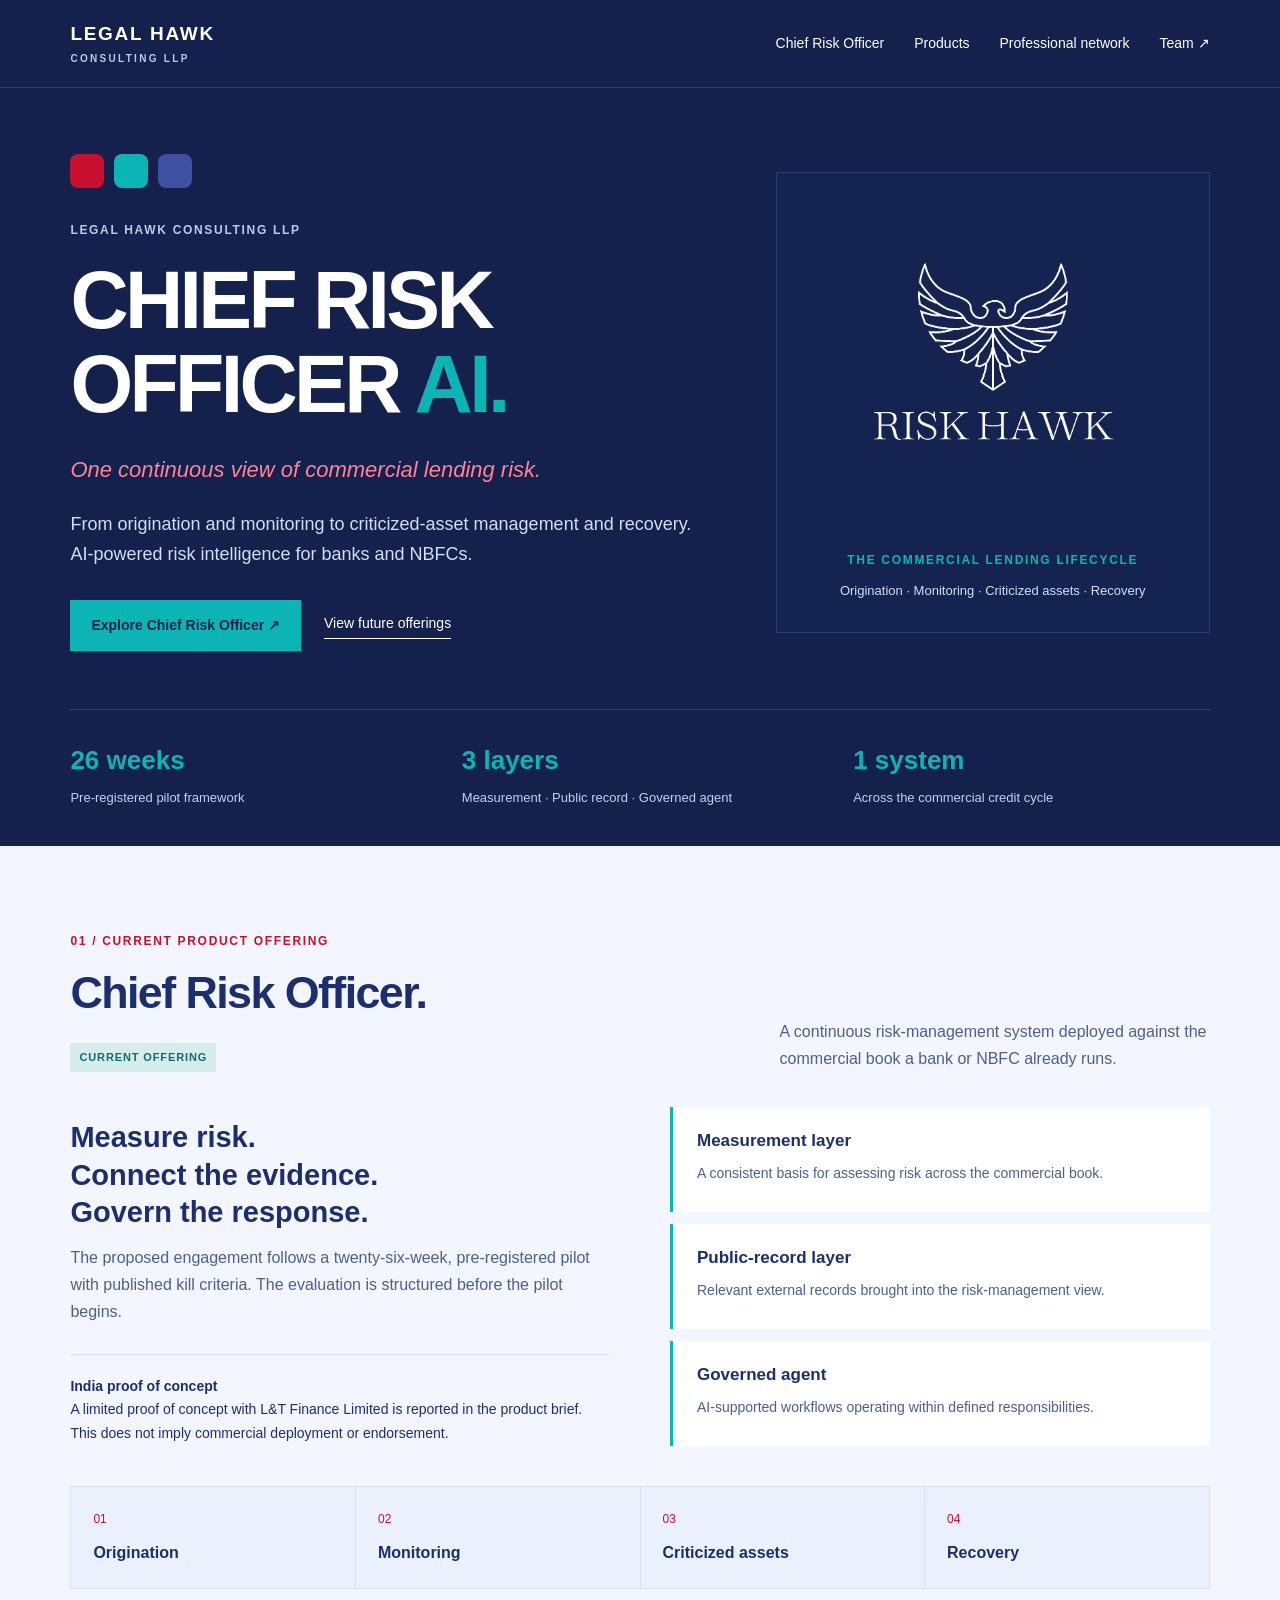
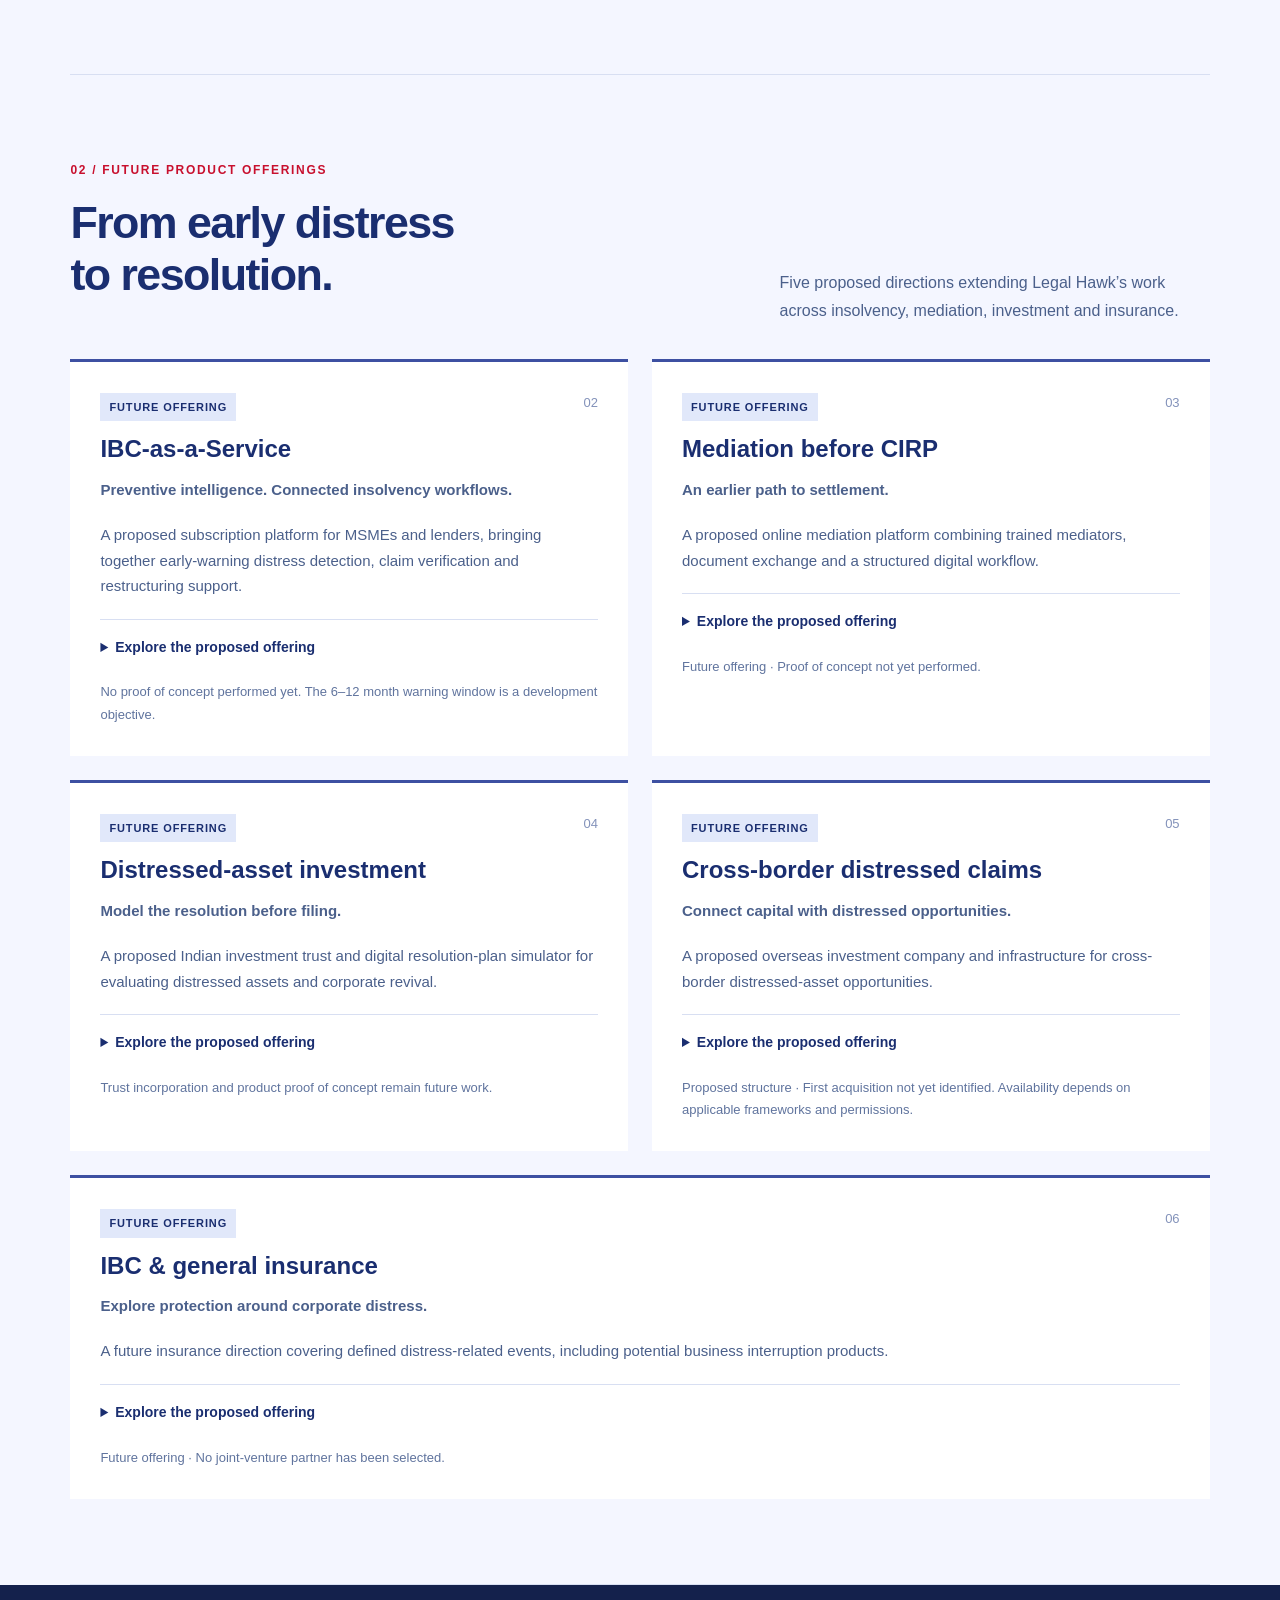
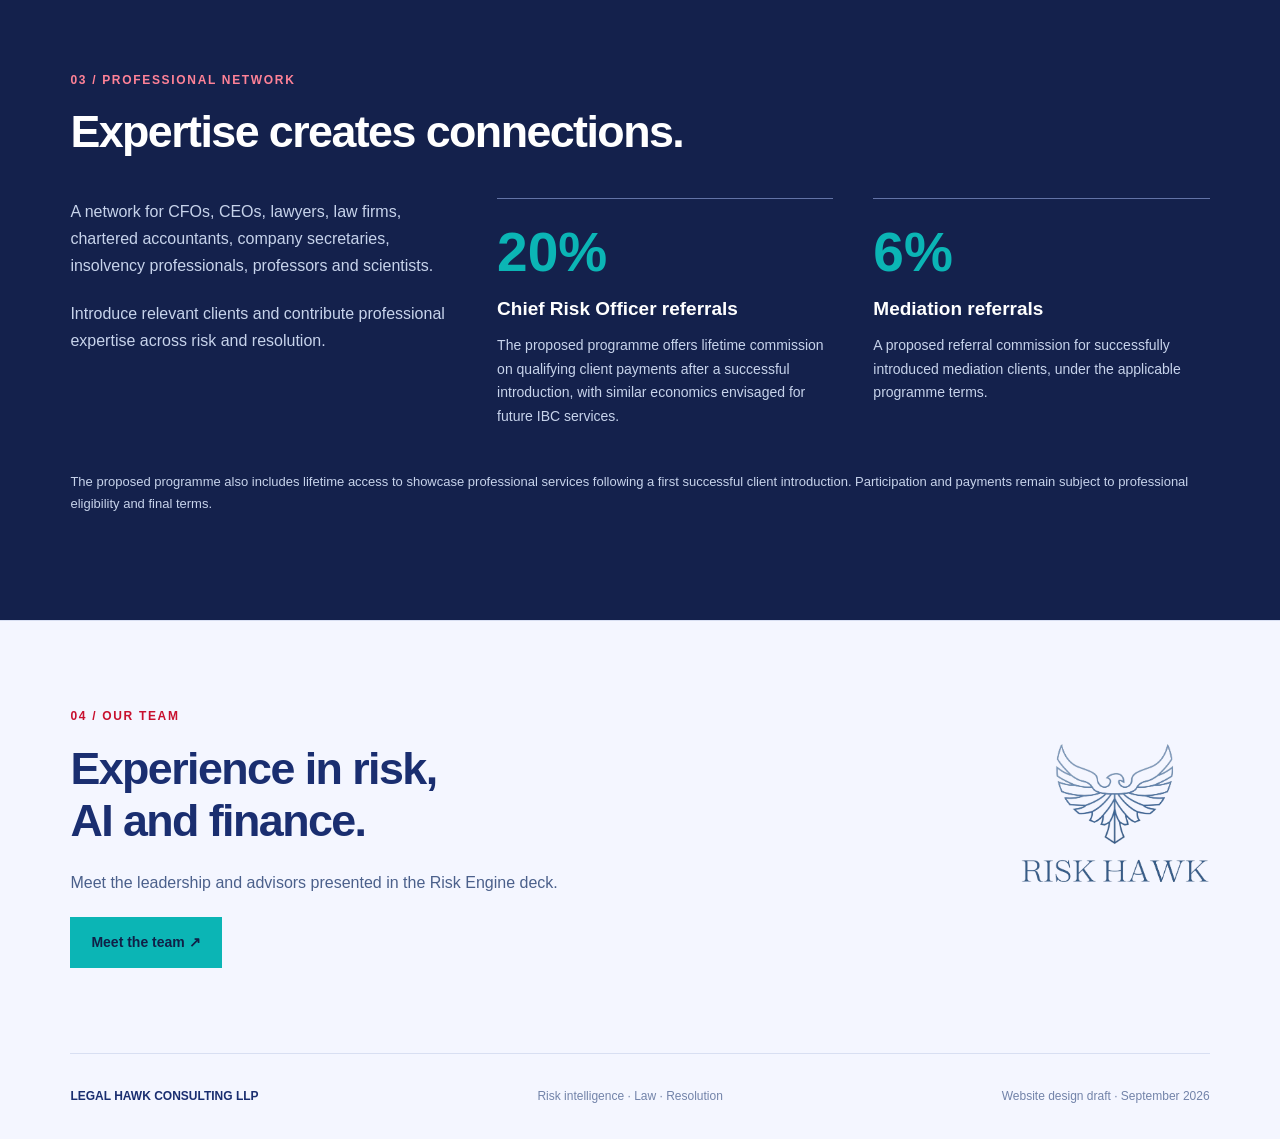
==== index.html @ fd09e492 "Add Legal Hawk website and team page for GitHub Pages" ====
<!doctype html><html lang="en"><head><meta charset="utf-8"><meta name="viewport" content="width=device-width,initial-scale=1"><title>Chief Risk Officer & Future Products | Legal Hawk Consulting LLP</title><meta name="description" content="Legal Hawk: commercial lending risk intelligence and future products across insolvency, mediation and distressed assets."><link rel="stylesheet" href="style.css"><link rel="icon" href="data:image/svg+xml,%3Csvg xmlns='http://www.w3.org/2000/svg' viewBox='0 0 32 32'%3E%3Crect width='32' height='32' rx='5' fill='%2314214c'/%3E%3Ctext x='7' y='24' fill='%230bb5b5' font-family='Arial' font-size='24' font-weight='bold'%3EL%3C/text%3E%3C/svg%3E"></head><body><header><a class="brand" href="index.html">LEGAL HAWK<small>CONSULTING LLP</small></a><nav aria-label="Main navigation"><a href="index.html#cro">Chief Risk Officer</a><a href="index.html#products">Products</a><a href="index.html#network">Professional network</a><a href="team.html" >Team ↗</a></nav></header><main><section class="hero"><div class="wrap"><div class="hero-inner"><div><div class="chips" aria-hidden="true"><i></i><i></i><i></i></div><div class="eyebrow">Legal Hawk Consulting LLP</div><h1>CHIEF RISK<br>OFFICER<span> AI.</span></h1><p class="lead">One continuous view of commercial lending risk.</p><p>From origination and monitoring to criticized-asset management and recovery. AI-powered risk intelligence for banks and NBFCs.</p><div class="actions"><a class="btn" href="#cro">Explore Chief Risk Officer ↗</a><a class="link" href="#products">View future offerings</a></div></div><div class="hero-art"><img src="assets/risk-hawk-white.webp" alt="Risk Hawk emblem from the source deck"><div class="eyebrow">The commercial lending lifecycle</div><p>Origination · Monitoring · Criticized assets · Recovery</p></div></div><div class="strip"><div><b>26 weeks</b><span>Pre-registered pilot framework</span></div><div><b>3 layers</b><span>Measurement · Public record · Governed agent</span></div><div><b>1 system</b><span>Across the commercial credit cycle</span></div></div></section><div class="wrap"><section class="section" id="cro"><div class="section-head"><div><div class="eyebrow">01 / Current product offering</div><h2>Chief Risk Officer.</h2><span class="status current">CURRENT OFFERING</span></div><p>A continuous risk-management system deployed against the commercial book a bank or NBFC already runs.</p></div><div class="product-main"><div><h3>Measure risk.<br>Connect the evidence.<br>Govern the response.</h3><p>The proposed engagement follows a twenty-six-week, pre-registered pilot with published kill criteria. The evaluation is structured before the pilot begins.</p><div class="evidence"><b>India proof of concept</b><br>A limited proof of concept with L&amp;T Finance Limited is reported in the product brief. This does not imply commercial deployment or endorsement.</div></div><div class="layers"><div class="layer"><b>Measurement layer</b><p>A consistent basis for assessing risk across the commercial book.</p></div><div class="layer"><b>Public-record layer</b><p>Relevant external records brought into the risk-management view.</p></div><div class="layer"><b>Governed agent</b><p>AI-supported workflows operating within defined responsibilities.</p></div></div></div><div class="workflow"><div><span>01</span><b>Origination</b></div><div><span>02</span><b>Monitoring</b></div><div><span>03</span><b>Criticized assets</b></div><div><span>04</span><b>Recovery</b></div></div></section><section class="section" id="products"><div class="section-head"><div><div class="eyebrow">02 / Future product offerings</div><h2>From early distress<br>to resolution.</h2></div><p>Five proposed directions extending Legal Hawk’s work across insolvency, mediation, investment and insurance.</p></div><div class="product-grid"><article class="product-card"><span class="status">FUTURE OFFERING</span><span class="num">02</span><h3>IBC-as-a-Service</h3><p><b>Preventive intelligence. Connected insolvency workflows.</b></p><p>A proposed subscription platform for MSMEs and lenders, bringing together early-warning distress detection, claim verification and restructuring support.</p><details><summary>Explore the proposed offering</summary><ul><li>Analyze GST filings, banking transaction patterns and EPFO data for potential distress signals.</li><li>Support online demand notices, claims and limitation alerts.</li><li>Explore cryptographic claim verification and time-stamped CoC voting.</li><li>Bring satellite imagery, drone surveys and IoT asset monitoring into RP and creditor workflows.</li></ul></details><div class="note">No proof of concept performed yet. The 6–12 month warning window is a development objective.</div></article><article class="product-card"><span class="status">FUTURE OFFERING</span><span class="num">03</span><h3>Mediation before CIRP</h3><p><b>An earlier path to settlement.</b></p><p>A proposed online mediation platform combining trained mediators, document exchange and a structured digital workflow.</p><details><summary>Explore the proposed offering</summary><ul><li>Work toward a 30-day online settlement process where appropriate; outcomes depend on the parties.</li><li>Develop a panel spanning law, finance, AI and sales.</li><li>Build an educational library of 60–80 Indian insolvency case stories to help explain the costs of delayed resolution.</li></ul></details><div class="note">Future offering · Proof of concept not yet performed.</div></article><article class="product-card"><span class="status">FUTURE OFFERING</span><span class="num">04</span><h3>Distressed-asset investment</h3><p><b>Model the resolution before filing.</b></p><p>A proposed Indian investment trust and digital resolution-plan simulator for evaluating distressed assets and corporate revival.</p><details><summary>Explore the proposed offering</summary><ul><li>Create a digital twin of a debtor’s balance sheet and operations.</li><li>Compare resolution plans, creditor waterfalls and changing market assumptions.</li><li>Support resolution professionals, applicants and creditor committees with clearer scenario analysis.</li></ul></details><div class="note">Trust incorporation and product proof of concept remain future work.</div></article><article class="product-card"><span class="status">FUTURE OFFERING</span><span class="num">05</span><h3>Cross-border distressed claims</h3><p><b>Connect capital with distressed opportunities.</b></p><p>A proposed overseas investment company and infrastructure for cross-border distressed-asset opportunities.</p><details><summary>Explore the proposed offering</summary><ul><li>Explore a market for admitted claims and creditor rights, including tokenization concepts.</li><li>Coordinate foreign representatives, virtual hearings and cross-jurisdiction asset tracing.</li><li>Develop acquisitions around a future global investment strategy.</li></ul></details><div class="note">Proposed structure · First acquisition not yet identified. Availability depends on applicable frameworks and permissions.</div></article><article class="product-card"><span class="status">FUTURE OFFERING</span><span class="num">06</span><h3>IBC & general insurance</h3><p><b>Explore protection around corporate distress.</b></p><p>A future insurance direction covering defined distress-related events, including potential business interruption products.</p><details><summary>Explore the proposed offering</summary><ul><li>Develop products with a suitable global insurance partner.</li><li>Bring together actuarial, insurance, finance, legal and technology expertise.</li><li>Define the offering, distribution approach and commercial framework with the prospective partner.</li></ul></details><div class="note">Future offering · No joint-venture partner has been selected.</div></article></div></section></div><section class="section referral" id="network"><div class="wrap"><div class="eyebrow">03 / Professional network</div><h2>Expertise creates connections.</h2><div class="ref-grid"><div><p>A network for CFOs, CEOs, lawyers, law firms, chartered accountants, company secretaries, insolvency professionals, professors and scientists.</p><p>Introduce relevant clients and contribute professional expertise across risk and resolution.</p></div><div class="reward"><strong>20%</strong><h3>Chief Risk Officer referrals</h3><p>The proposed programme offers lifetime commission on qualifying client payments after a successful introduction, with similar economics envisaged for future IBC services.</p></div><div class="reward"><strong>6%</strong><h3>Mediation referrals</h3><p>A proposed referral commission for successfully introduced mediation clients, under the applicable programme terms.</p></div></div><p class="note">The proposed programme also includes lifetime access to showcase professional services following a first successful client introduction. Participation and payments remain subject to professional eligibility and final terms.</p></div></section><div class="wrap"><section class="section team-banner"><div><div class="eyebrow">04 / Our team</div><h2>Experience in risk,<br>AI and finance.</h2><p>Meet the leadership and advisors presented in the Risk Engine deck.</p><a class="btn" href="team.html">Meet the team ↗</a></div><img src="assets/risk-hawk-blue.webp" alt="Risk Hawk emblem"></section></div></main><div class="wrap"><footer><b>LEGAL HAWK CONSULTING LLP</b><span>Risk intelligence · Law · Resolution</span><span>Website design draft · September 2026</span></footer></div></body></html>
---- style.css ----
:root{--navy:#14214c;--ink:#1a2e70;--teal:#0bb5b5;--red:#c8102e;--blue:#3d50a2;--pale:#f4f6ff;--line:#d8dff2;--body:#4b608b}*{box-sizing:border-box}html{scroll-behavior:smooth;scroll-padding-top:95px}body{margin:0;font:16px/1.7 Arial,sans-serif;color:var(--ink);background:var(--pale)}a{color:inherit;text-decoration:none}button{font:inherit}header{height:88px;padding:0 5.5%;display:flex;align-items:center;justify-content:space-between;border-bottom:1px solid #ffffff20;background:var(--navy);color:white;gap:25px}.brand{font-size:19px;font-weight:700;letter-spacing:.09em;line-height:1.25}.brand small{display:block;font-size:10px;letter-spacing:.23em;margin-top:7px;color:#bcc8e6}nav{display:flex;gap:30px;font-size:14px}nav a:hover,nav a[aria-current]{color:var(--teal)}.wrap{width:min(1230px,89%);margin:auto}.hero{background:var(--navy);color:white;overflow:hidden}.hero-inner{padding:66px 0 58px;display:grid;grid-template-columns:1.5fr 1fr;gap:55px;align-items:center}.chips{display:flex;gap:10px;margin-bottom:32px}.chips i{height:34px;width:34px;border-radius:8px;background:var(--red)}.chips i:nth-child(2){background:var(--teal)}.chips i:nth-child(3){background:var(--blue)}.eyebrow{font-size:12px;font-weight:700;letter-spacing:.14em;text-transform:uppercase;color:var(--red)}.hero .eyebrow{color:#bdc9e8}h1{font-size:clamp(48px,6.3vw,83px);line-height:1.04;letter-spacing:-.045em;margin:19px 0 24px}h1 span{color:var(--teal)}h2{font-size:clamp(32px,3.5vw,48px);line-height:1.16;letter-spacing:-.035em;margin:16px 0 23px}h3{font-size:24px;line-height:1.3;margin:12px 0}p{color:var(--body);margin:0 0 20px}.hero p{color:#d4def2;max-width:640px;font-size:18px}.hero .lead{font-size:22px;color:#ff8297;font-style:italic}.hero-art{text-align:center;border:1px solid #52639a66;padding:25px 25px 30px;background:#1b2c602f;position:relative}.hero-art img{display:block;width:100%;margin:-20px auto -10px}.hero-art .eyebrow{color:var(--teal)}.hero-art p{font-size:13px;margin:10px 0 0}.actions{display:flex;gap:23px;align-items:center;flex-wrap:wrap;margin-top:30px}.btn{background:var(--teal);color:#102047;padding:14px 21px;display:inline-block;font-weight:700;font-size:14px}.link{font-size:14px;border-bottom:1px solid currentColor;padding-bottom:3px}.strip{display:grid;grid-template-columns:repeat(3,1fr);border-top:1px solid #52639a77;padding:28px 0 36px;gap:35px}.strip b{display:block;color:var(--teal);font-size:26px}.strip span{font-size:13px;color:#c4d1eb}.section{padding:85px 0;border-bottom:1px solid var(--line)}.section-head{display:flex;justify-content:space-between;align-items:end;gap:50px;margin-bottom:35px}.section-head p{max-width:430px;margin:0}.status{display:inline-block;background:#e1e8fa;color:var(--ink);font-size:11px;letter-spacing:.08em;padding:5px 9px;font-weight:700}.status.current{background:#d5eeec;color:#136b70}.product-main{display:grid;grid-template-columns:1fr 1fr;gap:60px}.product-main h3{font-size:29px}.layers{display:grid;gap:12px}.layer{background:white;border-left:3px solid var(--teal);padding:20px 24px}.layer b{font-size:17px}.layer p{font-size:14px;margin:6px 0 0}.workflow{display:grid;grid-template-columns:repeat(4,1fr);margin:40px 0 0;gap:1px;background:var(--line);border:1px solid var(--line)}.workflow div{background:#eaf0fc;padding:22px}.workflow span{display:block;font-size:12px;color:var(--red);margin-bottom:10px}.evidence{margin-top:28px;border-top:1px solid var(--line);padding-top:20px;font-size:14px}.evidence b{color:var(--ink)}.product-grid{display:grid;grid-template-columns:repeat(2,1fr);gap:24px}.product-card{padding:30px;background:white;border-top:3px solid var(--blue)}.product-card:last-child{grid-column:1/-1}.product-card .num{float:right;color:#8392ba;font-size:13px}.product-card p{font-size:15px}.product-card details{border-top:1px solid var(--line);padding-top:16px;margin-top:20px}.product-card summary{cursor:pointer;font-size:14px;font-weight:700}.product-card ul{font-size:14px;color:var(--body);padding-left:20px;line-height:1.85}.note{font-size:13px;color:#60749e;margin-top:22px}.referral{background:var(--navy);color:white}.referral p{color:#c7d3eb}.referral .eyebrow{color:#ff8297}.ref-grid{display:grid;grid-template-columns:1.15fr 1fr 1fr;gap:40px;margin-top:40px}.reward{border-top:1px solid #6373a6;padding-top:20px}.reward strong{font-size:55px;line-height:1.2;color:var(--teal)}.reward h3{font-size:19px}.reward p{font-size:14px}.team-banner{display:flex;align-items:center;justify-content:space-between;gap:40px}.team-banner img{width:190px;height:190px;object-fit:contain}.team-hero{padding:65px 0 50px;border-bottom:1px solid var(--line);position:relative}.team-hero h1{font-size:clamp(40px,5vw,64px);max-width:850px}.team-hero p{max-width:650px}.team-hero img{position:absolute;right:0;top:45px;width:150px;opacity:.8}.team-grid{display:grid;grid-template-columns:1fr 1fr;gap:0 75px;position:relative;padding:10px 0 65px}.team-grid:before{content:'';position:absolute;inset:0;background:url('assets/hawk-watermark.webp') center/90% auto no-repeat;pointer-events:none}.person{position:relative;padding:35px 0;border-bottom:1px solid var(--line)}.person h2{font-size:25px;letter-spacing:-.02em;margin:0 0 3px}.role{color:var(--red);font-weight:700}.education{color:#008d91;font-weight:700;margin:3px 0 12px}.person p{font-size:15px;max-width:520px;margin:0}.team-foot{font-size:13px;padding-bottom:40px}footer{padding:32px 0;font-size:12px;display:flex;justify-content:space-between;gap:20px;color:#7283a9}footer b{color:var(--ink)}a:focus-visible,summary:focus-visible{outline:3px solid var(--teal);outline-offset:6px}@media(max-width:800px){header{height:auto;min-height:85px;padding:18px 5.5%;flex-wrap:wrap}nav{gap:20px;font-size:13px}.hero-inner{grid-template-columns:1fr;gap:30px;padding-top:40px}.hero-art{max-width:380px;width:100%;margin:auto}.hero-art img{width:260px}.section{padding:55px 0}.section-head{display:block}.section-head p{margin-top:20px}.product-main{grid-template-columns:1fr;gap:25px}.ref-grid{grid-template-columns:1fr 1fr}.ref-grid>div:first-child{grid-column:1/-1}.team-grid{gap:0 35px}.team-hero img{display:none}.strip{gap:18px}.strip b{font-size:22px}}@media(max-width:520px){h1{font-size:49px}.hero p{font-size:16px}.hero .lead{font-size:19px}.strip{grid-template-columns:1fr;gap:13px}.strip b{display:inline;margin-right:12px;font-size:21px}.product-grid,.team-grid,.ref-grid{grid-template-columns:1fr}.product-card{padding:23px}.workflow{grid-template-columns:1fr 1fr}.team-banner img{display:none}.team-banner{display:block}.team-grid:before{background-size:150%}.reward strong{font-size:46px}footer{display:block}.brand{font-size:17px}}@media(prefers-reduced-motion:reduce){html{scroll-behavior:auto}}
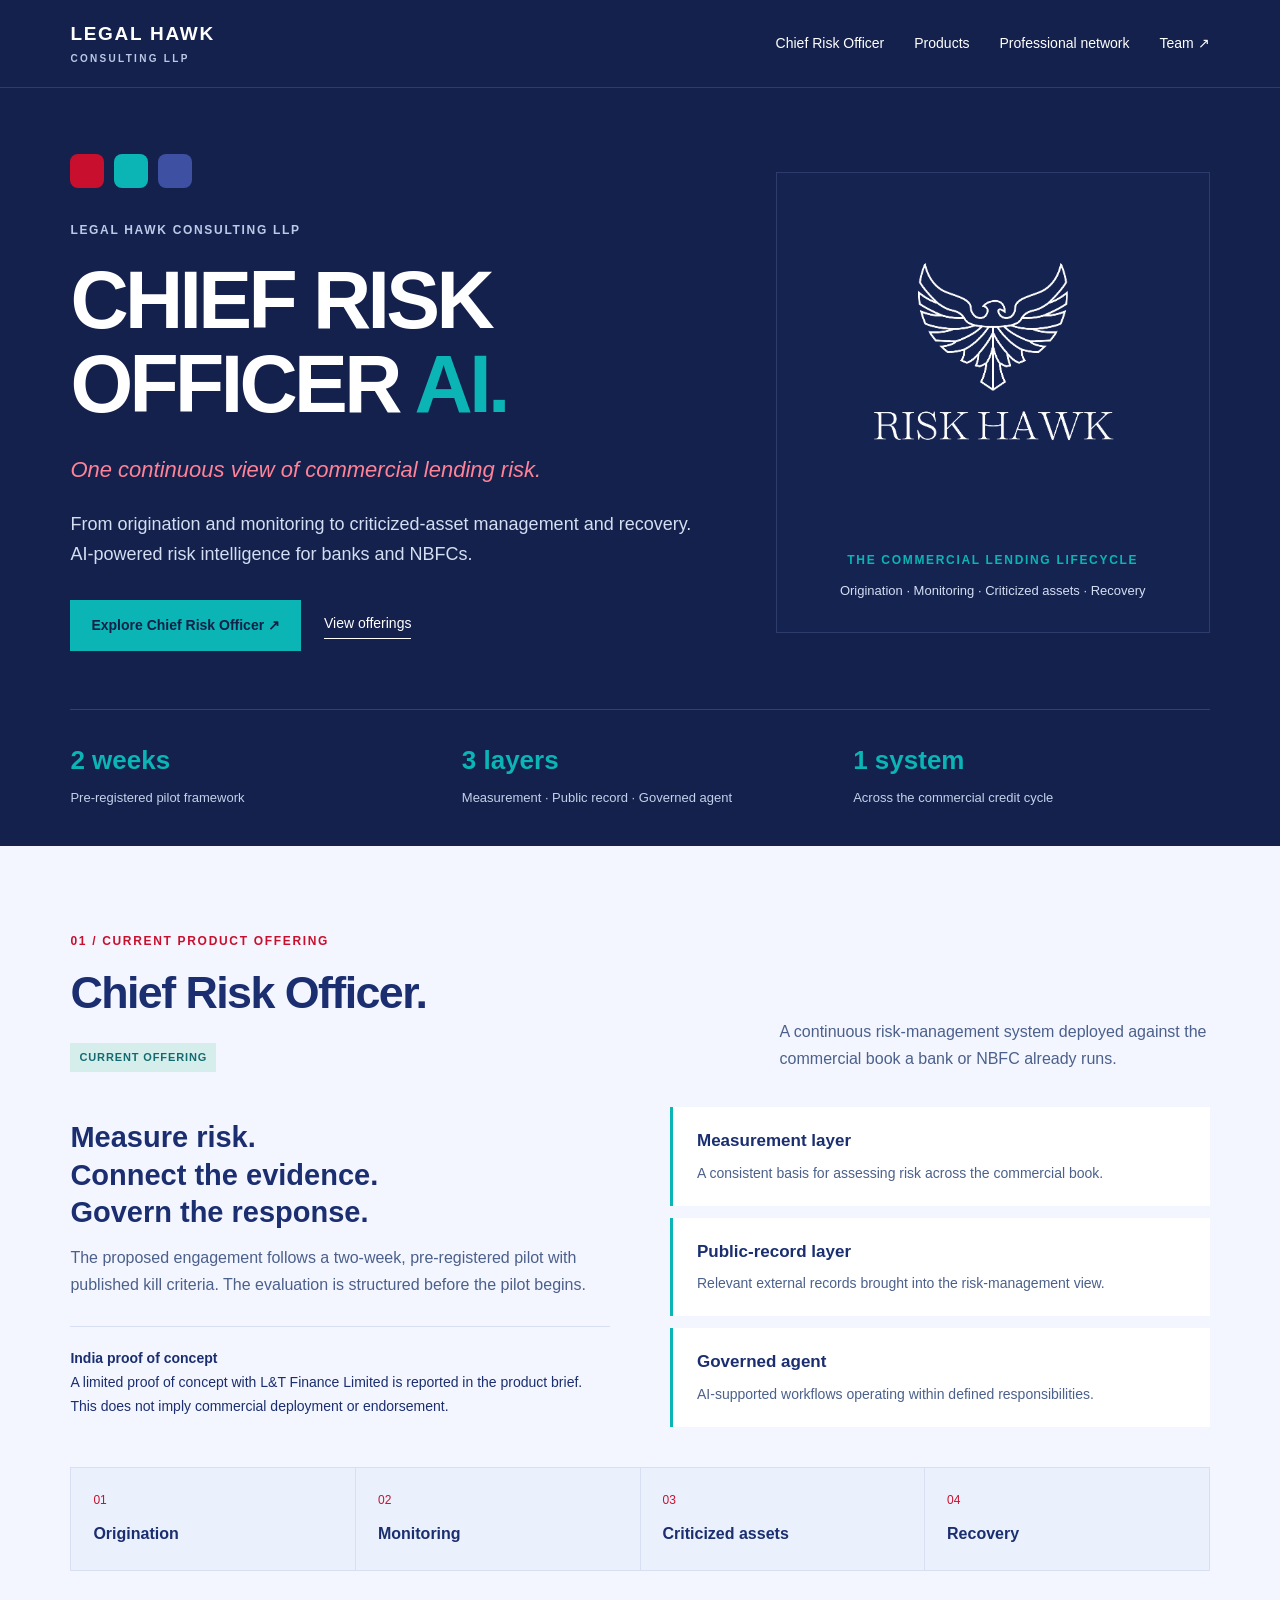
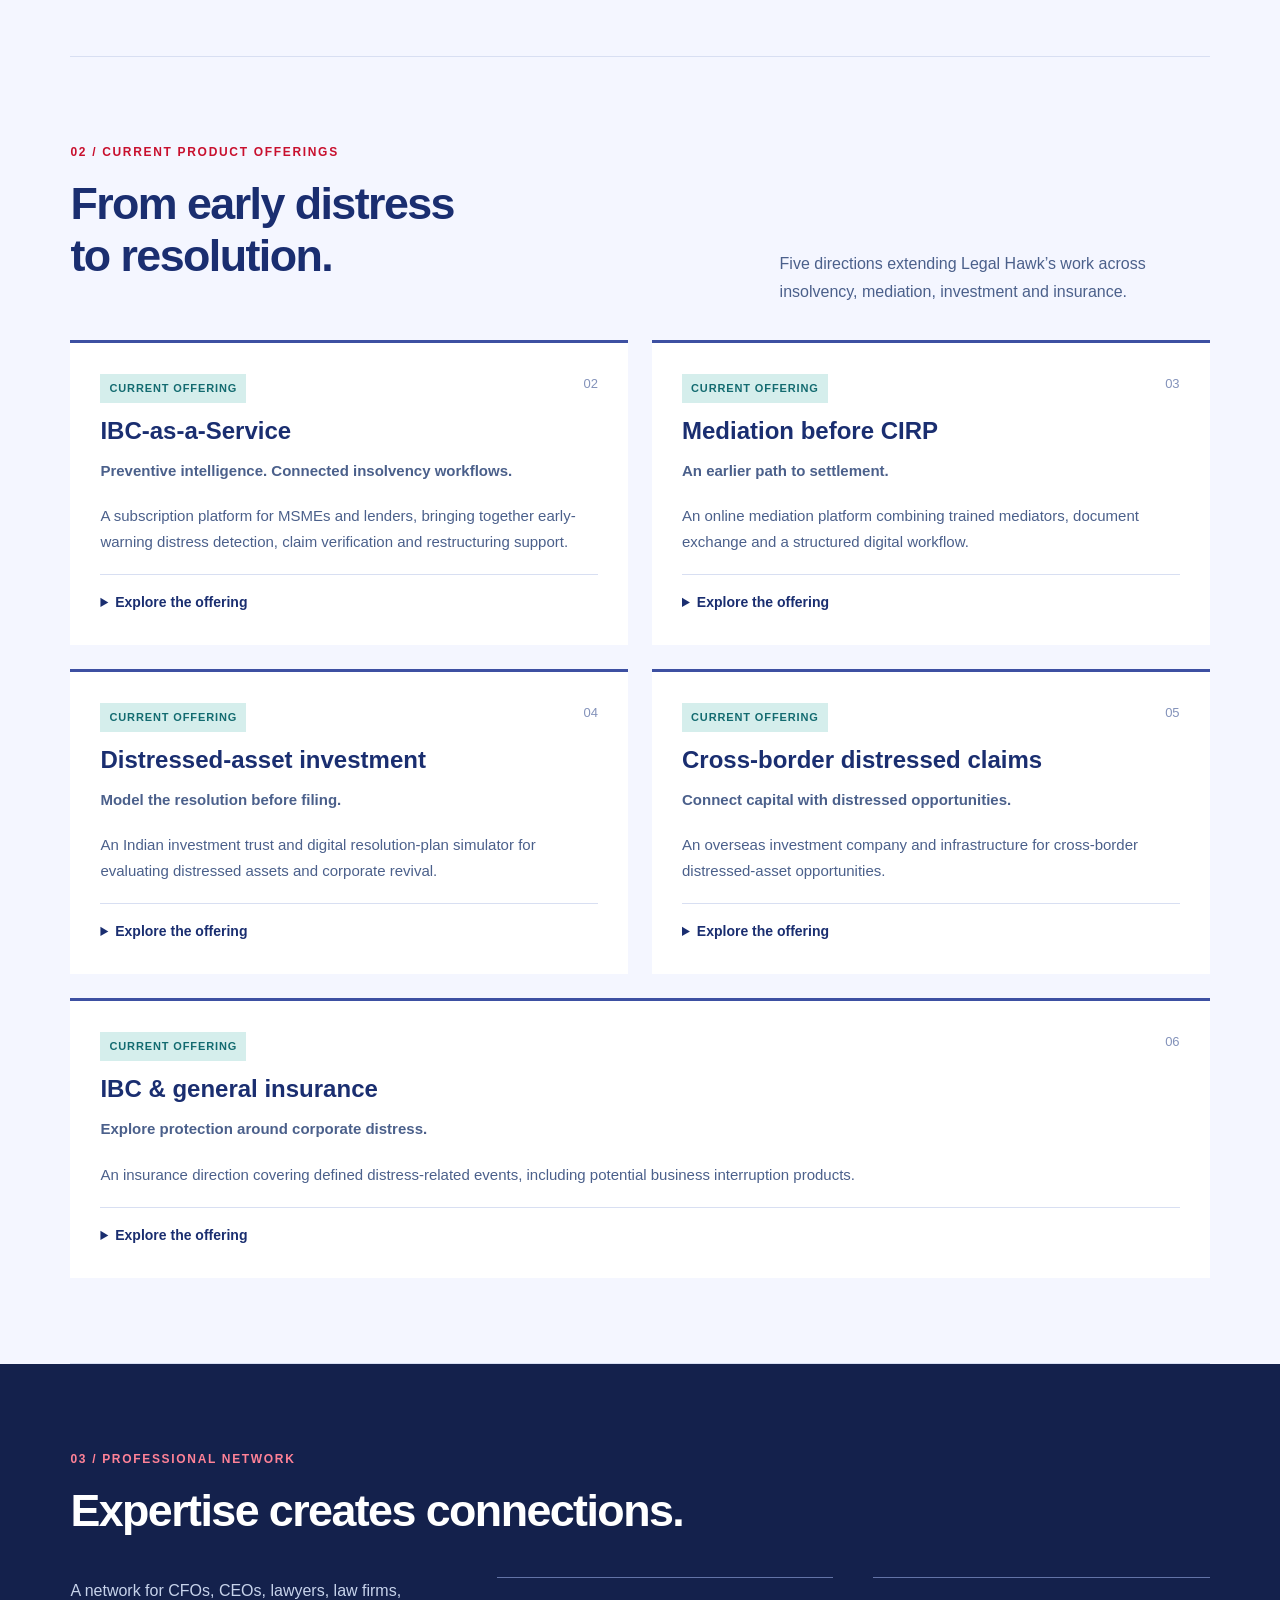
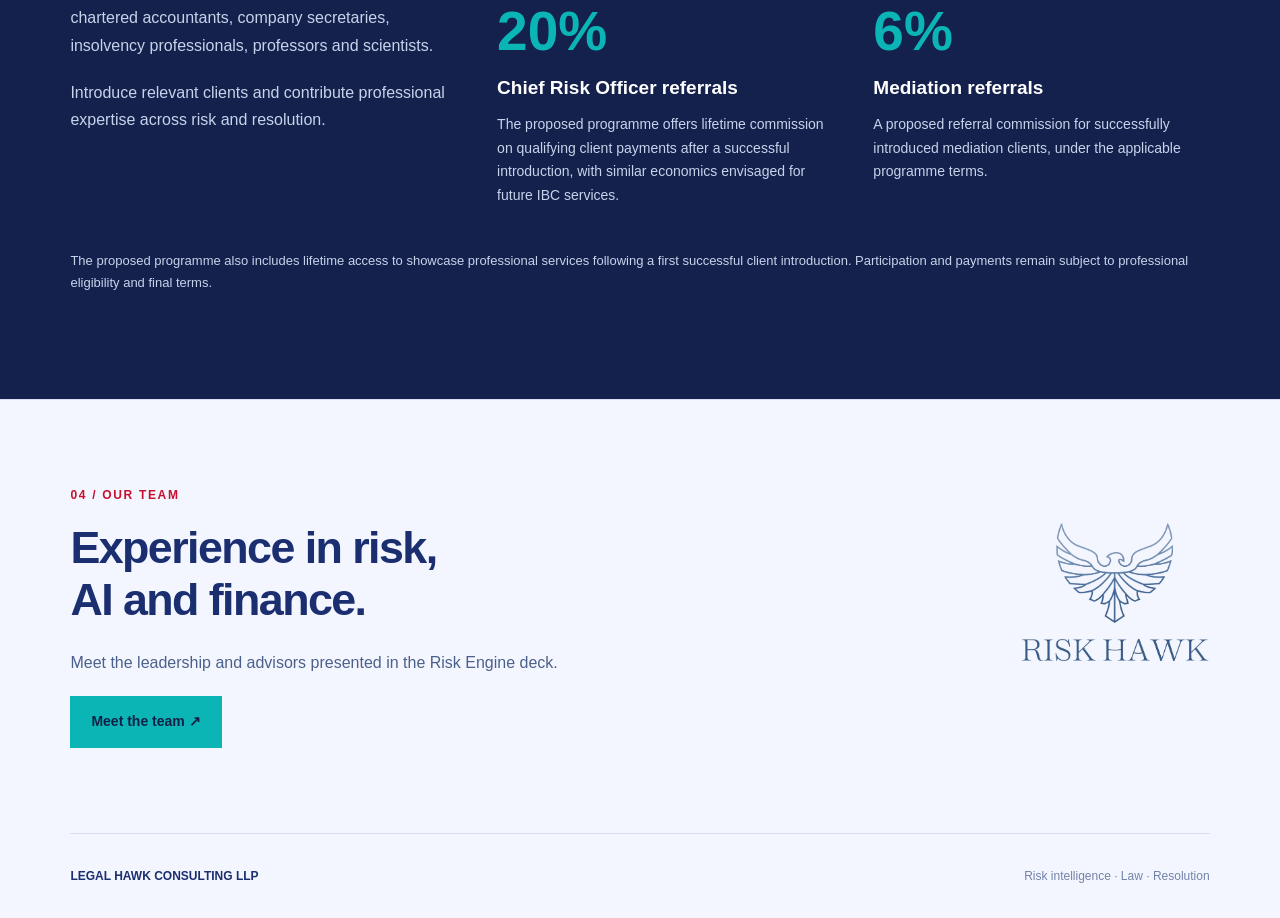
==== commit 0ca53627: "Show the five product lines as current offerings Update the officer titles, replace future-offering " ====
--- a/index.html
+++ b/index.html
@@ -1 +1 @@
-<!doctype html><html lang="en"><head><meta charset="utf-8"><meta name="viewport" content="width=device-width,initial-scale=1"><title>Chief Risk Officer & Future Products | Legal Hawk Consulting LLP</title><meta name="description" content="Legal Hawk: commercial lending risk intelligence and future products across insolvency, mediation and distressed assets."><link rel="stylesheet" href="style.css"><link rel="icon" href="data:image/svg+xml,%3Csvg xmlns='http://www.w3.org/2000/svg' viewBox='0 0 32 32'%3E%3Crect width='32' height='32' rx='5' fill='%2314214c'/%3E%3Ctext x='7' y='24' fill='%230bb5b5' font-family='Arial' font-size='24' font-weight='bold'%3EL%3C/text%3E%3C/svg%3E"></head><body><header><a class="brand" href="index.html">LEGAL HAWK<small>CONSULTING LLP</small></a><nav aria-label="Main navigation"><a href="index.html#cro">Chief Risk Officer</a><a href="index.html#products">Products</a><a href="index.html#network">Professional network</a><a href="team.html" >Team ↗</a></nav></header><main><section class="hero"><div class="wrap"><div class="hero-inner"><div><div class="chips" aria-hidden="true"><i></i><i></i><i></i></div><div class="eyebrow">Legal Hawk Consulting LLP</div><h1>CHIEF RISK<br>OFFICER<span> AI.</span></h1><p class="lead">One continuous view of commercial lending risk.</p><p>From origination and monitoring to criticized-asset management and recovery. AI-powered risk intelligence for banks and NBFCs.</p><div class="actions"><a class="btn" href="#cro">Explore Chief Risk Officer ↗</a><a class="link" href="#products">View future offerings</a></div></div><div class="hero-art"><img src="assets/risk-hawk-white.webp" alt="Risk Hawk emblem from the source deck"><div class="eyebrow">The commercial lending lifecycle</div><p>Origination · Monitoring · Criticized assets · Recovery</p></div></div><div class="strip"><div><b>26 weeks</b><span>Pre-registered pilot framework</span></div><div><b>3 layers</b><span>Measurement · Public record · Governed agent</span></div><div><b>1 system</b><span>Across the commercial credit cycle</span></div></div></section><div class="wrap"><section class="section" id="cro"><div class="section-head"><div><div class="eyebrow">01 / Current product offering</div><h2>Chief Risk Officer.</h2><span class="status current">CURRENT OFFERING</span></div><p>A continuous risk-management system deployed against the commercial book a bank or NBFC already runs.</p></div><div class="product-main"><div><h3>Measure risk.<br>Connect the evidence.<br>Govern the response.</h3><p>The proposed engagement follows a twenty-six-week, pre-registered pilot with published kill criteria. The evaluation is structured before the pilot begins.</p><div class="evidence"><b>India proof of concept</b><br>A limited proof of concept with L&amp;T Finance Limited is reported in the product brief. This does not imply commercial deployment or endorsement.</div></div><div class="layers"><div class="layer"><b>Measurement layer</b><p>A consistent basis for assessing risk across the commercial book.</p></div><div class="layer"><b>Public-record layer</b><p>Relevant external records brought into the risk-management view.</p></div><div class="layer"><b>Governed agent</b><p>AI-supported workflows operating within defined responsibilities.</p></div></div></div><div class="workflow"><div><span>01</span><b>Origination</b></div><div><span>02</span><b>Monitoring</b></div><div><span>03</span><b>Criticized assets</b></div><div><span>04</span><b>Recovery</b></div></div></section><section class="section" id="products"><div class="section-head"><div><div class="eyebrow">02 / Future product offerings</div><h2>From early distress<br>to resolution.</h2></div><p>Five proposed directions extending Legal Hawk’s work across insolvency, mediation, investment and insurance.</p></div><div class="product-grid"><article class="product-card"><span class="status">FUTURE OFFERING</span><span class="num">02</span><h3>IBC-as-a-Service</h3><p><b>Preventive intelligence. Connected insolvency workflows.</b></p><p>A proposed subscription platform for MSMEs and lenders, bringing together early-warning distress detection, claim verification and restructuring support.</p><details><summary>Explore the proposed offering</summary><ul><li>Analyze GST filings, banking transaction patterns and EPFO data for potential distress signals.</li><li>Support online demand notices, claims and limitation alerts.</li><li>Explore cryptographic claim verification and time-stamped CoC voting.</li><li>Bring satellite imagery, drone surveys and IoT asset monitoring into RP and creditor workflows.</li></ul></details><div class="note">No proof of concept performed yet. The 6–12 month warning window is a development objective.</div></article><article class="product-card"><span class="status">FUTURE OFFERING</span><span class="num">03</span><h3>Mediation before CIRP</h3><p><b>An earlier path to settlement.</b></p><p>A proposed online mediation platform combining trained mediators, document exchange and a structured digital workflow.</p><details><summary>Explore the proposed offering</summary><ul><li>Work toward a 30-day online settlement process where appropriate; outcomes depend on the parties.</li><li>Develop a panel spanning law, finance, AI and sales.</li><li>Build an educational library of 60–80 Indian insolvency case stories to help explain the costs of delayed resolution.</li></ul></details><div class="note">Future offering · Proof of concept not yet performed.</div></article><article class="product-card"><span class="status">FUTURE OFFERING</span><span class="num">04</span><h3>Distressed-asset investment</h3><p><b>Model the resolution before filing.</b></p><p>A proposed Indian investment trust and digital resolution-plan simulator for evaluating distressed assets and corporate revival.</p><details><summary>Explore the proposed offering</summary><ul><li>Create a digital twin of a debtor’s balance sheet and operations.</li><li>Compare resolution plans, creditor waterfalls and changing market assumptions.</li><li>Support resolution professionals, applicants and creditor committees with clearer scenario analysis.</li></ul></details><div class="note">Trust incorporation and product proof of concept remain future work.</div></article><article class="product-card"><span class="status">FUTURE OFFERING</span><span class="num">05</span><h3>Cross-border distressed claims</h3><p><b>Connect capital with distressed opportunities.</b></p><p>A proposed overseas investment company and infrastructure for cross-border distressed-asset opportunities.</p><details><summary>Explore the proposed offering</summary><ul><li>Explore a market for admitted claims and creditor rights, including tokenization concepts.</li><li>Coordinate foreign representatives, virtual hearings and cross-jurisdiction asset tracing.</li><li>Develop acquisitions around a future global investment strategy.</li></ul></details><div class="note">Proposed structure · First acquisition not yet identified. Availability depends on applicable frameworks and permissions.</div></article><article class="product-card"><span class="status">FUTURE OFFERING</span><span class="num">06</span><h3>IBC & general insurance</h3><p><b>Explore protection around corporate distress.</b></p><p>A future insurance direction covering defined distress-related events, including potential business interruption products.</p><details><summary>Explore the proposed offering</summary><ul><li>Develop products with a suitable global insurance partner.</li><li>Bring together actuarial, insurance, finance, legal and technology expertise.</li><li>Define the offering, distribution approach and commercial framework with the prospective partner.</li></ul></details><div class="note">Future offering · No joint-venture partner has been selected.</div></article></div></section></div><section class="section referral" id="network"><div class="wrap"><div class="eyebrow">03 / Professional network</div><h2>Expertise creates connections.</h2><div class="ref-grid"><div><p>A network for CFOs, CEOs, lawyers, law firms, chartered accountants, company secretaries, insolvency professionals, professors and scientists.</p><p>Introduce relevant clients and contribute professional expertise across risk and resolution.</p></div><div class="reward"><strong>20%</strong><h3>Chief Risk Officer referrals</h3><p>The proposed programme offers lifetime commission on qualifying client payments after a successful introduction, with similar economics envisaged for future IBC services.</p></div><div class="reward"><strong>6%</strong><h3>Mediation referrals</h3><p>A proposed referral commission for successfully introduced mediation clients, under the applicable programme terms.</p></div></div><p class="note">The proposed programme also includes lifetime access to showcase professional services following a first successful client introduction. Participation and payments remain subject to professional eligibility and final terms.</p></div></section><div class="wrap"><section class="section team-banner"><div><div class="eyebrow">04 / Our team</div><h2>Experience in risk,<br>AI and finance.</h2><p>Meet the leadership and advisors presented in the Risk Engine deck.</p><a class="btn" href="team.html">Meet the team ↗</a></div><img src="assets/risk-hawk-blue.webp" alt="Risk Hawk emblem"></section></div></main><div class="wrap"><footer><b>LEGAL HAWK CONSULTING LLP</b><span>Risk intelligence · Law · Resolution</span><span>Website design draft · September 2026</span></footer></div></body></html>+<!doctype html><html lang="en"><head><meta charset="utf-8"><meta name="viewport" content="width=device-width,initial-scale=1"><title>Chief Risk Officer & Future Products | Legal Hawk Consulting LLP</title><meta name="description" content="Legal Hawk: commercial lending risk intelligence and future products across insolvency, mediation and distressed assets."><link rel="stylesheet" href="style.css"><link rel="icon" href="data:image/svg+xml,%3Csvg xmlns='http://www.w3.org/2000/svg' viewBox='0 0 32 32'%3E%3Crect width='32' height='32' rx='5' fill='%2314214c'/%3E%3Ctext x='7' y='24' fill='%230bb5b5' font-family='Arial' font-size='24' font-weight='bold'%3EL%3C/text%3E%3C/svg%3E"></head><body><header><a class="brand" href="index.html">LEGAL HAWK<small>CONSULTING LLP</small></a><nav aria-label="Main navigation"><a href="index.html#cro">Chief Risk Officer</a><a href="index.html#products">Products</a><a href="index.html#network">Professional network</a><a href="team.html" >Team ↗</a></nav></header><main><section class="hero"><div class="wrap"><div class="hero-inner"><div><div class="chips" aria-hidden="true"><i></i><i></i><i></i></div><div class="eyebrow">Legal Hawk Consulting LLP</div><h1>CHIEF RISK<br>OFFICER<span> AI.</span></h1><p class="lead">One continuous view of commercial lending risk.</p><p>From origination and monitoring to criticized-asset management and recovery. AI-powered risk intelligence for banks and NBFCs.</p><div class="actions"><a class="btn" href="#cro">Explore Chief Risk Officer ↗</a><a class="link" href="#products">View offerings</a></div></div><div class="hero-art"><img src="assets/risk-hawk-white.webp" alt="Risk Hawk emblem from the source deck"><div class="eyebrow">The commercial lending lifecycle</div><p>Origination · Monitoring · Criticized assets · Recovery</p></div></div><div class="strip"><div><b>2 weeks</b><span>Pre-registered pilot framework</span></div><div><b>3 layers</b><span>Measurement · Public record · Governed agent</span></div><div><b>1 system</b><span>Across the commercial credit cycle</span></div></div></section><div class="wrap"><section class="section" id="cro"><div class="section-head"><div><div class="eyebrow">01 / Current product offering</div><h2>Chief Risk Officer.</h2><span class="status current">CURRENT OFFERING</span></div><p>A continuous risk-management system deployed against the commercial book a bank or NBFC already runs.</p></div><div class="product-main"><div><h3>Measure risk.<br>Connect the evidence.<br>Govern the response.</h3><p>The proposed engagement follows a two-week, pre-registered pilot with published kill criteria. The evaluation is structured before the pilot begins.</p><div class="evidence"><b>India proof of concept</b><br>A limited proof of concept with L&amp;T Finance Limited is reported in the product brief. This does not imply commercial deployment or endorsement.</div></div><div class="layers"><div class="layer"><b>Measurement layer</b><p>A consistent basis for assessing risk across the commercial book.</p></div><div class="layer"><b>Public-record layer</b><p>Relevant external records brought into the risk-management view.</p></div><div class="layer"><b>Governed agent</b><p>AI-supported workflows operating within defined responsibilities.</p></div></div></div><div class="workflow"><div><span>01</span><b>Origination</b></div><div><span>02</span><b>Monitoring</b></div><div><span>03</span><b>Criticized assets</b></div><div><span>04</span><b>Recovery</b></div></div></section><section class="section" id="products"><div class="section-head"><div><div class="eyebrow">02 / Current product offerings</div><h2>From early distress<br>to resolution.</h2></div><p>Five directions extending Legal Hawk’s work across insolvency, mediation, investment and insurance.</p></div><div class="product-grid"><article class="product-card"><span class="status current">CURRENT OFFERING</span><span class="num">02</span><h3>IBC-as-a-Service</h3><p><b>Preventive intelligence. Connected insolvency workflows.</b></p><p>A subscription platform for MSMEs and lenders, bringing together early-warning distress detection, claim verification and restructuring support.</p><details><summary>Explore the offering</summary><ul><li>Analyze GST filings, banking transaction patterns, legal cum tax filings &amp; individual data for potential distress signals.</li><li>Support online demand notices, claims and limitation alerts.</li><li>Explore cryptographic claim verification and time-stamped CoC voting.</li><li>Bring satellite imagery, drone surveys and IoT asset monitoring into RP and creditor workflows.</li></ul></details></article><article class="product-card"><span class="status current">CURRENT OFFERING</span><span class="num">03</span><h3>Mediation before CIRP</h3><p><b>An earlier path to settlement.</b></p><p>An online mediation platform combining trained mediators, document exchange and a structured digital workflow.</p><details><summary>Explore the offering</summary><ul><li>Work toward a 30-day online settlement process where appropriate; outcomes depend on the parties.</li><li>Develop a panel spanning law, finance, AI and sales.</li><li>Build an educational library of 60–80 Indian insolvency case stories to help explain the costs of delayed resolution.</li></ul></details></article><article class="product-card"><span class="status current">CURRENT OFFERING</span><span class="num">04</span><h3>Distressed-asset investment</h3><p><b>Model the resolution before filing.</b></p><p>An Indian investment trust and digital resolution-plan simulator for evaluating distressed assets and corporate revival.</p><details><summary>Explore the offering</summary><ul><li>Create a digital twin of a debtor’s balance sheet and operations.</li><li>Compare resolution plans, creditor waterfalls and changing market assumptions.</li><li>Support resolution professionals, applicants and creditor committees with clearer scenario analysis.</li></ul></details></article><article class="product-card"><span class="status current">CURRENT OFFERING</span><span class="num">05</span><h3>Cross-border distressed claims</h3><p><b>Connect capital with distressed opportunities.</b></p><p>An overseas investment company and infrastructure for cross-border distressed-asset opportunities.</p><details><summary>Explore the offering</summary><ul><li>Explore a market for admitted claims and creditor rights, including tokenization concepts.</li><li>Coordinate foreign representatives, virtual hearings and cross-jurisdiction asset tracing.</li><li>Develop acquisitions around a global investment strategy.</li></ul></details></article><article class="product-card"><span class="status current">CURRENT OFFERING</span><span class="num">06</span><h3>IBC & general insurance</h3><p><b>Explore protection around corporate distress.</b></p><p>An insurance direction covering defined distress-related events, including potential business interruption products.</p><details><summary>Explore the offering</summary><ul><li>Develop products with a suitable global insurance partner.</li><li>Bring together actuarial, insurance, finance, legal and technology expertise.</li><li>Define the offering, distribution approach and commercial framework with the prospective partner.</li></ul></details></article></div></section></div><section class="section referral" id="network"><div class="wrap"><div class="eyebrow">03 / Professional network</div><h2>Expertise creates connections.</h2><div class="ref-grid"><div><p>A network for CFOs, CEOs, lawyers, law firms, chartered accountants, company secretaries, insolvency professionals, professors and scientists.</p><p>Introduce relevant clients and contribute professional expertise across risk and resolution.</p></div><div class="reward"><strong>20%</strong><h3>Chief Risk Officer referrals</h3><p>The proposed programme offers lifetime commission on qualifying client payments after a successful introduction, with similar economics envisaged for future IBC services.</p></div><div class="reward"><strong>6%</strong><h3>Mediation referrals</h3><p>A proposed referral commission for successfully introduced mediation clients, under the applicable programme terms.</p></div></div><p class="note">The proposed programme also includes lifetime access to showcase professional services following a first successful client introduction. Participation and payments remain subject to professional eligibility and final terms.</p></div></section><div class="wrap"><section class="section team-banner"><div><div class="eyebrow">04 / Our team</div><h2>Experience in risk,<br>AI and finance.</h2><p>Meet the leadership and advisors presented in the Risk Engine deck.</p><a class="btn" href="team.html">Meet the team ↗</a></div><img src="assets/risk-hawk-blue.webp" alt="Risk Hawk emblem"></section></div></main><div class="wrap"><footer><b>LEGAL HAWK CONSULTING LLP</b><span>Risk intelligence · Law · Resolution</span></footer></div></body></html>
--- a/style.css
+++ b/style.css
@@ -1,2 +1,2 @@
 
-:root{--navy:#14214c;--ink:#1a2e70;--teal:#0bb5b5;--red:#c8102e;--blue:#3d50a2;--pale:#f4f6ff;--line:#d8dff2;--body:#4b608b}*{box-sizing:border-box}html{scroll-behavior:smooth;scroll-padding-top:95px}body{margin:0;font:16px/1.7 Arial,sans-serif;color:var(--ink);background:var(--pale)}a{color:inherit;text-decoration:none}button{font:inherit}header{height:88px;padding:0 5.5%;display:flex;align-items:center;justify-content:space-between;border-bottom:1px solid #ffffff20;background:var(--navy);color:white;gap:25px}.brand{font-size:19px;font-weight:700;letter-spacing:.09em;line-height:1.25}.brand small{display:block;font-size:10px;letter-spacing:.23em;margin-top:7px;color:#bcc8e6}nav{display:flex;gap:30px;font-size:14px}nav a:hover,nav a[aria-current]{color:var(--teal)}.wrap{width:min(1230px,89%);margin:auto}.hero{background:var(--navy);color:white;overflow:hidden}.hero-inner{padding:66px 0 58px;display:grid;grid-template-columns:1.5fr 1fr;gap:55px;align-items:center}.chips{display:flex;gap:10px;margin-bottom:32px}.chips i{height:34px;width:34px;border-radius:8px;background:var(--red)}.chips i:nth-child(2){background:var(--teal)}.chips i:nth-child(3){background:var(--blue)}.eyebrow{font-size:12px;font-weight:700;letter-spacing:.14em;text-transform:uppercase;color:var(--red)}.hero .eyebrow{color:#bdc9e8}h1{font-size:clamp(48px,6.3vw,83px);line-height:1.04;letter-spacing:-.045em;margin:19px 0 24px}h1 span{color:var(--teal)}h2{font-size:clamp(32px,3.5vw,48px);line-height:1.16;letter-spacing:-.035em;margin:16px 0 23px}h3{font-size:24px;line-height:1.3;margin:12px 0}p{color:var(--body);margin:0 0 20px}.hero p{color:#d4def2;max-width:640px;font-size:18px}.hero .lead{font-size:22px;color:#ff8297;font-style:italic}.hero-art{text-align:center;border:1px solid #52639a66;padding:25px 25px 30px;background:#1b2c602f;position:relative}.hero-art img{display:block;width:100%;margin:-20px auto -10px}.hero-art .eyebrow{color:var(--teal)}.hero-art p{font-size:13px;margin:10px 0 0}.actions{display:flex;gap:23px;align-items:center;flex-wrap:wrap;margin-top:30px}.btn{background:var(--teal);color:#102047;padding:14px 21px;display:inline-block;font-weight:700;font-size:14px}.link{font-size:14px;border-bottom:1px solid currentColor;padding-bottom:3px}.strip{display:grid;grid-template-columns:repeat(3,1fr);border-top:1px solid #52639a77;padding:28px 0 36px;gap:35px}.strip b{display:block;color:var(--teal);font-size:26px}.strip span{font-size:13px;color:#c4d1eb}.section{padding:85px 0;border-bottom:1px solid var(--line)}.section-head{display:flex;justify-content:space-between;align-items:end;gap:50px;margin-bottom:35px}.section-head p{max-width:430px;margin:0}.status{display:inline-block;background:#e1e8fa;color:var(--ink);font-size:11px;letter-spacing:.08em;padding:5px 9px;font-weight:700}.status.current{background:#d5eeec;color:#136b70}.product-main{display:grid;grid-template-columns:1fr 1fr;gap:60px}.product-main h3{font-size:29px}.layers{display:grid;gap:12px}.layer{background:white;border-left:3px solid var(--teal);padding:20px 24px}.layer b{font-size:17px}.layer p{font-size:14px;margin:6px 0 0}.workflow{display:grid;grid-template-columns:repeat(4,1fr);margin:40px 0 0;gap:1px;background:var(--line);border:1px solid var(--line)}.workflow div{background:#eaf0fc;padding:22px}.workflow span{display:block;font-size:12px;color:var(--red);margin-bottom:10px}.evidence{margin-top:28px;border-top:1px solid var(--line);padding-top:20px;font-size:14px}.evidence b{color:var(--ink)}.product-grid{display:grid;grid-template-columns:repeat(2,1fr);gap:24px}.product-card{padding:30px;background:white;border-top:3px solid var(--blue)}.product-card:last-child{grid-column:1/-1}.product-card .num{float:right;color:#8392ba;font-size:13px}.product-card p{font-size:15px}.product-card details{border-top:1px solid var(--line);padding-top:16px;margin-top:20px}.product-card summary{cursor:pointer;font-size:14px;font-weight:700}.product-card ul{font-size:14px;color:var(--body);padding-left:20px;line-height:1.85}.note{font-size:13px;color:#60749e;margin-top:22px}.referral{background:var(--navy);color:white}.referral p{color:#c7d3eb}.referral .eyebrow{color:#ff8297}.ref-grid{display:grid;grid-template-columns:1.15fr 1fr 1fr;gap:40px;margin-top:40px}.reward{border-top:1px solid #6373a6;padding-top:20px}.reward strong{font-size:55px;line-height:1.2;color:var(--teal)}.reward h3{font-size:19px}.reward p{font-size:14px}.team-banner{display:flex;align-items:center;justify-content:space-between;gap:40px}.team-banner img{width:190px;height:190px;object-fit:contain}.team-hero{padding:65px 0 50px;border-bottom:1px solid var(--line);position:relative}.team-hero h1{font-size:clamp(40px,5vw,64px);max-width:850px}.team-hero p{max-width:650px}.team-hero img{position:absolute;right:0;top:45px;width:150px;opacity:.8}.team-grid{display:grid;grid-template-columns:1fr 1fr;gap:0 75px;position:relative;padding:10px 0 65px}.team-grid:before{content:'';position:absolute;inset:0;background:url('assets/hawk-watermark.webp') center/90% auto no-repeat;pointer-events:none}.person{position:relative;padding:35px 0;border-bottom:1px solid var(--line)}.person h2{font-size:25px;letter-spacing:-.02em;margin:0 0 3px}.role{color:var(--red);font-weight:700}.education{color:#008d91;font-weight:700;margin:3px 0 12px}.person p{font-size:15px;max-width:520px;margin:0}.team-foot{font-size:13px;padding-bottom:40px}footer{padding:32px 0;font-size:12px;display:flex;justify-content:space-between;gap:20px;color:#7283a9}footer b{color:var(--ink)}a:focus-visible,summary:focus-visible{outline:3px solid var(--teal);outline-offset:6px}@media(max-width:800px){header{height:auto;min-height:85px;padding:18px 5.5%;flex-wrap:wrap}nav{gap:20px;font-size:13px}.hero-inner{grid-template-columns:1fr;gap:30px;padding-top:40px}.hero-art{max-width:380px;width:100%;margin:auto}.hero-art img{width:260px}.section{padding:55px 0}.section-head{display:block}.section-head p{margin-top:20px}.product-main{grid-template-columns:1fr;gap:25px}.ref-grid{grid-template-columns:1fr 1fr}.ref-grid>div:first-child{grid-column:1/-1}.team-grid{gap:0 35px}.team-hero img{display:none}.strip{gap:18px}.strip b{font-size:22px}}@media(max-width:520px){h1{font-size:49px}.hero p{font-size:16px}.hero .lead{font-size:19px}.strip{grid-template-columns:1fr;gap:13px}.strip b{display:inline;margin-right:12px;font-size:21px}.product-grid,.team-grid,.ref-grid{grid-template-columns:1fr}.product-card{padding:23px}.workflow{grid-template-columns:1fr 1fr}.team-banner img{display:none}.team-banner{display:block}.team-grid:before{background-size:150%}.reward strong{font-size:46px}footer{display:block}.brand{font-size:17px}}@media(prefers-reduced-motion:reduce){html{scroll-behavior:auto}}
+:root{--navy:#14214c;--ink:#1a2e70;--teal:#0bb5b5;--red:#c8102e;--blue:#3d50a2;--pale:#f4f6ff;--line:#d8dff2;--body:#4b608b}*{box-sizing:border-box}html{scroll-behavior:smooth;scroll-padding-top:95px}body{margin:0;font:16px/1.7 Arial,sans-serif;color:var(--ink);background:var(--pale)}a{color:inherit;text-decoration:none}button{font:inherit}header{height:88px;padding:0 5.5%;display:flex;align-items:center;justify-content:space-between;border-bottom:1px solid #ffffff20;background:var(--navy);color:white;gap:25px}.brand{font-size:19px;font-weight:700;letter-spacing:.09em;line-height:1.25}.brand small{display:block;font-size:10px;letter-spacing:.23em;margin-top:7px;color:#bcc8e6}nav{display:flex;gap:30px;font-size:14px}nav a:hover,nav a[aria-current]{color:var(--teal)}.wrap{width:min(1230px,89%);margin:auto}.hero{background:var(--navy);color:white;overflow:hidden}.hero-inner{padding:66px 0 58px;display:grid;grid-template-columns:1.5fr 1fr;gap:55px;align-items:center}.chips{display:flex;gap:10px;margin-bottom:32px}.chips i{height:34px;width:34px;border-radius:8px;background:var(--red)}.chips i:nth-child(2){background:var(--teal)}.chips i:nth-child(3){background:var(--blue)}.eyebrow{font-size:12px;font-weight:700;letter-spacing:.14em;text-transform:uppercase;color:var(--red)}.hero .eyebrow{color:#bdc9e8}h1{font-size:clamp(48px,6.3vw,83px);line-height:1.04;letter-spacing:-.045em;margin:19px 0 24px}h1 span{color:var(--teal)}h2{font-size:clamp(32px,3.5vw,48px);line-height:1.16;letter-spacing:-.035em;margin:16px 0 23px}h3{font-size:24px;line-height:1.3;margin:12px 0}p{color:var(--body);margin:0 0 20px}.hero p{color:#d4def2;max-width:640px;font-size:18px}.hero .lead{font-size:22px;color:#ff8297;font-style:italic}.hero-art{text-align:center;border:1px solid #52639a66;padding:25px 25px 30px;background:#1b2c602f;position:relative}.hero-art img{display:block;width:100%;margin:-20px auto -10px}.hero-art .eyebrow{color:var(--teal)}.hero-art p{font-size:13px;margin:10px 0 0}.actions{display:flex;gap:23px;align-items:center;flex-wrap:wrap;margin-top:30px}.btn{background:var(--teal);color:#102047;padding:14px 21px;display:inline-block;font-weight:700;font-size:14px}.link{font-size:14px;border-bottom:1px solid currentColor;padding-bottom:3px}.strip{display:grid;grid-template-columns:repeat(3,1fr);border-top:1px solid #52639a77;padding:28px 0 36px;gap:35px}.strip b{display:block;color:var(--teal);font-size:26px}.strip span{font-size:13px;color:#c4d1eb}.section{padding:85px 0;border-bottom:1px solid var(--line)}.section-head{display:flex;justify-content:space-between;align-items:end;gap:50px;margin-bottom:35px}.section-head p{max-width:430px;margin:0}.status{display:inline-block;background:#e1e8fa;color:var(--ink);font-size:11px;letter-spacing:.08em;padding:5px 9px;font-weight:700}.status.current{background:#d5eeec;color:#136b70}.product-main{display:grid;grid-template-columns:1fr 1fr;gap:60px}.product-main h3{font-size:29px}.layers{display:grid;gap:12px}.layer{background:white;border-left:3px solid var(--teal);padding:20px 24px}.layer b{font-size:17px}.layer p{font-size:14px;margin:6px 0 0}.workflow{display:grid;grid-template-columns:repeat(4,1fr);margin:40px 0 0;gap:1px;background:var(--line);border:1px solid var(--line)}.workflow div{background:#eaf0fc;padding:22px}.workflow span{display:block;font-size:12px;color:var(--red);margin-bottom:10px}.evidence{margin-top:28px;border-top:1px solid var(--line);padding-top:20px;font-size:14px}.evidence b{color:var(--ink)}.product-grid{display:grid;grid-template-columns:repeat(2,1fr);gap:24px}.product-card{padding:30px;background:white;border-top:3px solid var(--blue)}.product-card:last-child{grid-column:1/-1}.product-card .num{float:right;color:#8392ba;font-size:13px}.product-card p{font-size:15px}.product-card details{border-top:1px solid var(--line);padding-top:16px;margin-top:20px}.product-card summary{cursor:pointer;font-size:14px;font-weight:700}.product-card ul{font-size:14px;color:var(--body);padding-left:20px;line-height:1.85}.note{font-size:13px;color:#60749e;margin-top:22px}.referral{background:var(--navy);color:white}.referral p{color:#c7d3eb}.referral .eyebrow{color:#ff8297}.ref-grid{display:grid;grid-template-columns:1.15fr 1fr 1fr;gap:40px;margin-top:40px}.reward{border-top:1px solid #6373a6;padding-top:20px}.reward strong{font-size:55px;line-height:1.2;color:var(--teal)}.reward h3{font-size:19px}.reward p{font-size:14px}.team-banner{display:flex;align-items:center;justify-content:space-between;gap:40px}.team-banner img{width:190px;height:190px;object-fit:contain}.team-hero{padding:65px 0 50px;border-bottom:1px solid var(--line);position:relative}.team-hero h1{font-size:clamp(40px,5vw,64px);max-width:850px}.team-hero p{max-width:650px}.team-hero img{position:absolute;right:0;top:45px;width:150px;opacity:.8}.team-grid{display:grid;grid-template-columns:1fr 1fr;gap:0 75px;position:relative;padding:10px 0 65px}.team-grid:before{content:'';position:absolute;inset:0;background:url('assets/hawk-watermark.webp') center/90% auto no-repeat;pointer-events:none}.person{position:relative;padding:35px 0;border-bottom:1px solid var(--line)}.person h2{font-size:25px;letter-spacing:-.02em;margin:0 0 3px}.role{color:var(--red);font-weight:700}.education{color:#008d91;font-weight:700;margin:3px 0 12px}.person p{font-size:15px;max-width:520px;margin:0}.team-foot{font-size:13px;padding-bottom:40px}footer{padding:32px 0;font-size:12px;display:flex;justify-content:space-between;gap:20px;color:#7283a9}footer b{color:var(--ink)}a:focus-visible,summary:focus-visible{outline:3px solid var(--teal);outline-offset:6px}@media(max-width:800px){header{height:auto;min-height:85px;padding:18px 5.5%;flex-wrap:wrap}nav{gap:20px;font-size:13px}.hero-inner{grid-template-columns:1fr;gap:30px;padding-top:40px}.hero-art{max-width:380px;width:100%;margin:auto}.hero-art img{width:260px}.section{padding:55px 0}.section-head{display:block}.section-head p{margin-top:20px}.product-main{grid-template-columns:1fr;gap:25px}.ref-grid{grid-template-columns:1fr 1fr}.ref-grid>div:first-child{grid-column:1/-1}.team-grid{gap:0 35px}.team-hero img{display:none}.strip{gap:18px}.strip b{font-size:22px}}@media(max-width:520px){h1{font-size:49px}.hero p{font-size:16px}.hero .lead{font-size:19px}.strip{grid-template-columns:1fr;gap:13px}.strip b{display:inline;margin-right:12px;font-size:21px}.product-grid,.team-grid,.ref-grid{grid-template-columns:1fr}.product-card{padding:23px}.workflow{grid-template-columns:1fr 1fr}.team-banner img{display:none}.team-banner{display:block}.team-grid:before{background-size:150%}.reward strong{font-size:46px}footer{display:block}footer b,footer span{display:block}.brand{font-size:17px}}@media(prefers-reduced-motion:reduce){html{scroll-behavior:auto}}
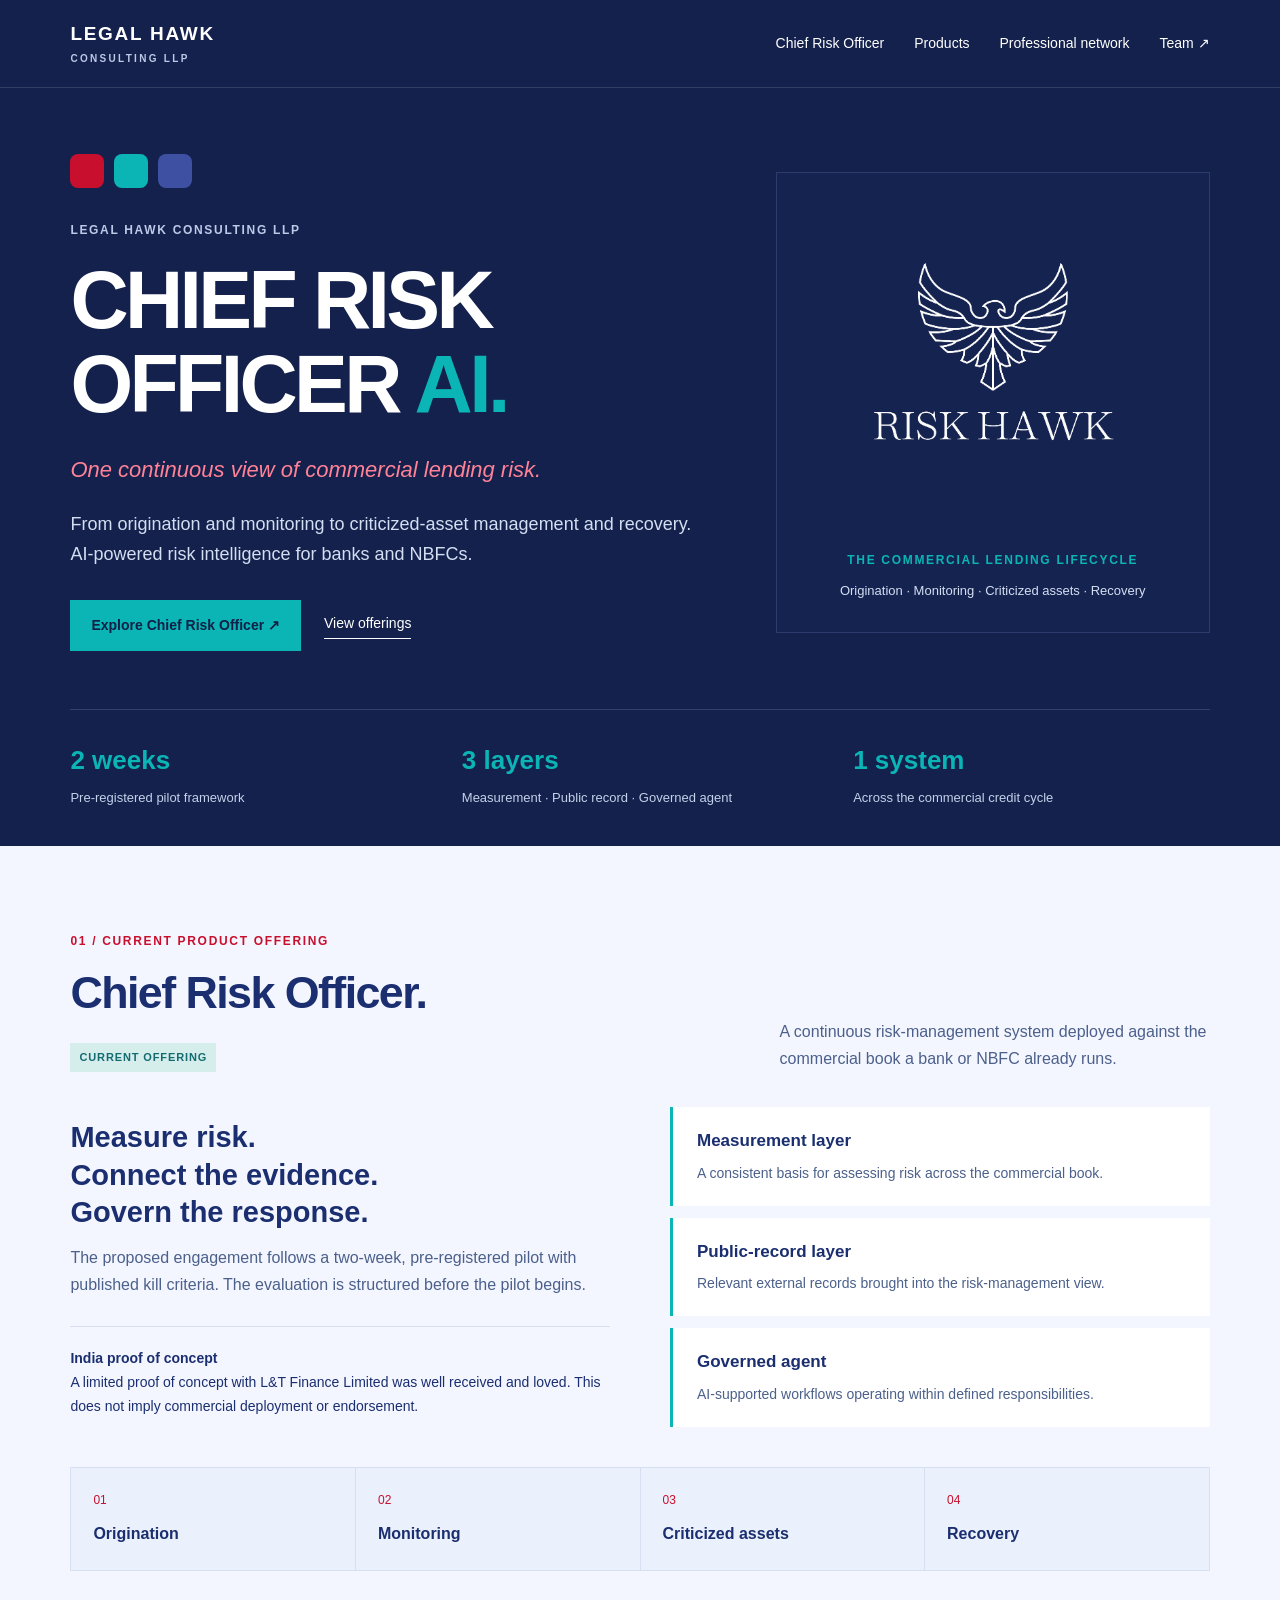
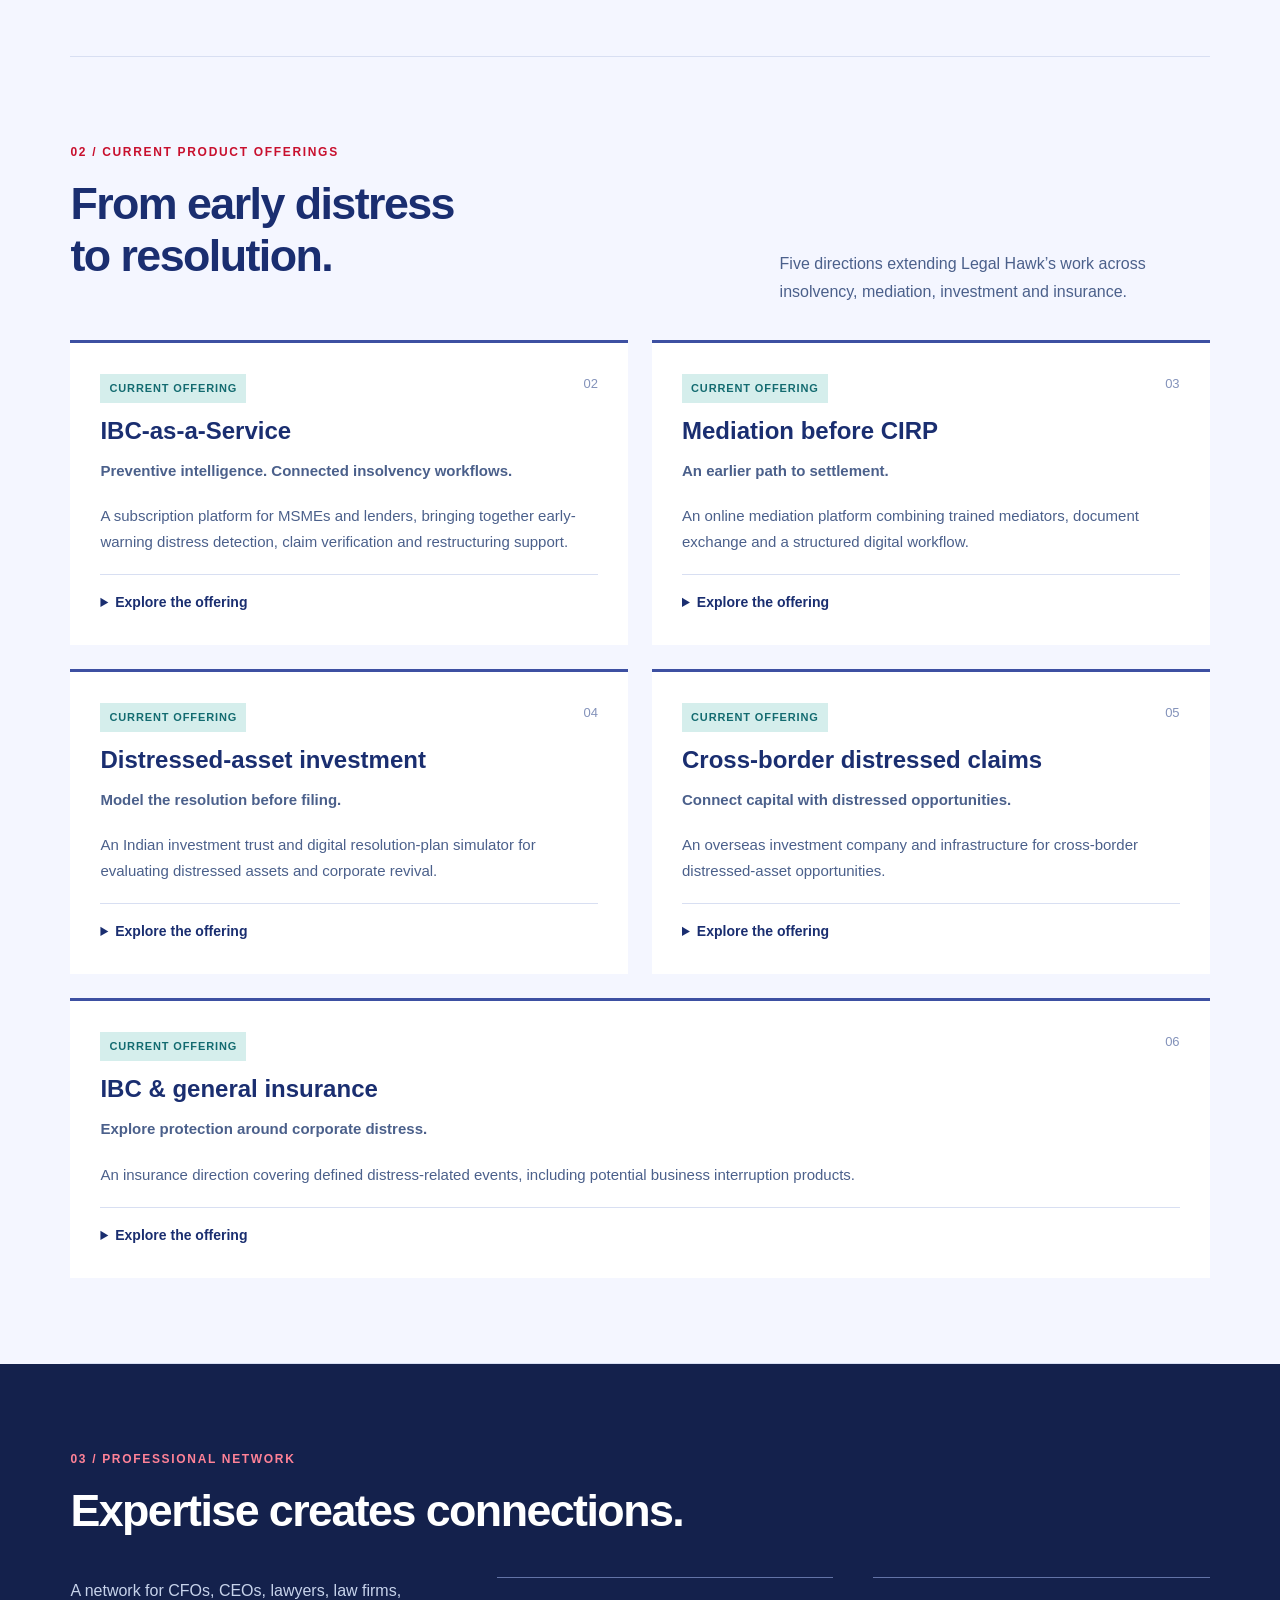
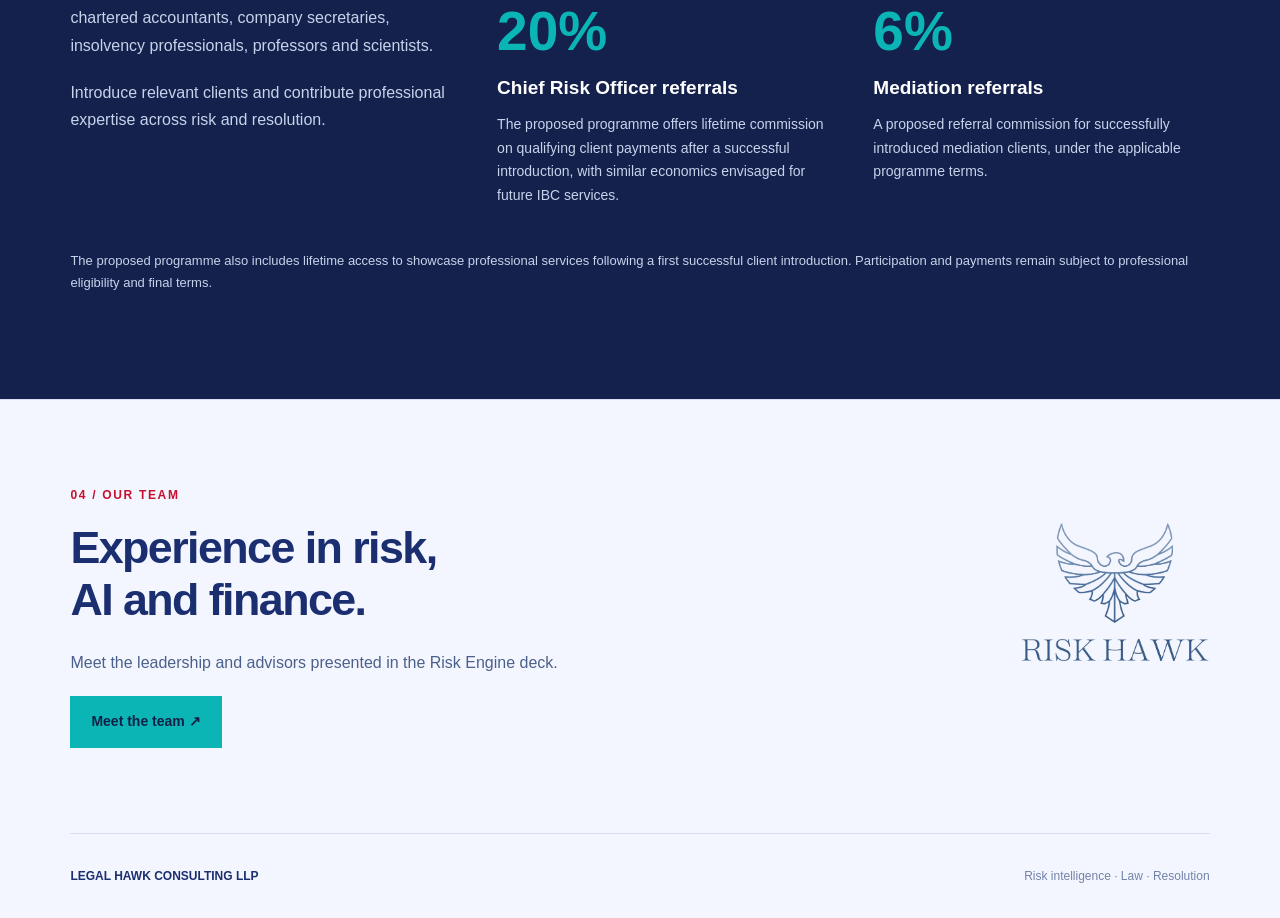
==== commit f180897e: "Update the India proof-of-concept sentence Say the L&T Finance proof of concept was well received an" ====
--- a/index.html
+++ b/index.html
@@ -1 +1 @@
-<!doctype html><html lang="en"><head><meta charset="utf-8"><meta name="viewport" content="width=device-width,initial-scale=1"><title>Chief Risk Officer & Future Products | Legal Hawk Consulting LLP</title><meta name="description" content="Legal Hawk: commercial lending risk intelligence and future products across insolvency, mediation and distressed assets."><link rel="stylesheet" href="style.css"><link rel="icon" href="data:image/svg+xml,%3Csvg xmlns='http://www.w3.org/2000/svg' viewBox='0 0 32 32'%3E%3Crect width='32' height='32' rx='5' fill='%2314214c'/%3E%3Ctext x='7' y='24' fill='%230bb5b5' font-family='Arial' font-size='24' font-weight='bold'%3EL%3C/text%3E%3C/svg%3E"></head><body><header><a class="brand" href="index.html">LEGAL HAWK<small>CONSULTING LLP</small></a><nav aria-label="Main navigation"><a href="index.html#cro">Chief Risk Officer</a><a href="index.html#products">Products</a><a href="index.html#network">Professional network</a><a href="team.html" >Team ↗</a></nav></header><main><section class="hero"><div class="wrap"><div class="hero-inner"><div><div class="chips" aria-hidden="true"><i></i><i></i><i></i></div><div class="eyebrow">Legal Hawk Consulting LLP</div><h1>CHIEF RISK<br>OFFICER<span> AI.</span></h1><p class="lead">One continuous view of commercial lending risk.</p><p>From origination and monitoring to criticized-asset management and recovery. AI-powered risk intelligence for banks and NBFCs.</p><div class="actions"><a class="btn" href="#cro">Explore Chief Risk Officer ↗</a><a class="link" href="#products">View offerings</a></div></div><div class="hero-art"><img src="assets/risk-hawk-white.webp" alt="Risk Hawk emblem from the source deck"><div class="eyebrow">The commercial lending lifecycle</div><p>Origination · Monitoring · Criticized assets · Recovery</p></div></div><div class="strip"><div><b>2 weeks</b><span>Pre-registered pilot framework</span></div><div><b>3 layers</b><span>Measurement · Public record · Governed agent</span></div><div><b>1 system</b><span>Across the commercial credit cycle</span></div></div></section><div class="wrap"><section class="section" id="cro"><div class="section-head"><div><div class="eyebrow">01 / Current product offering</div><h2>Chief Risk Officer.</h2><span class="status current">CURRENT OFFERING</span></div><p>A continuous risk-management system deployed against the commercial book a bank or NBFC already runs.</p></div><div class="product-main"><div><h3>Measure risk.<br>Connect the evidence.<br>Govern the response.</h3><p>The proposed engagement follows a two-week, pre-registered pilot with published kill criteria. The evaluation is structured before the pilot begins.</p><div class="evidence"><b>India proof of concept</b><br>A limited proof of concept with L&amp;T Finance Limited is reported in the product brief. This does not imply commercial deployment or endorsement.</div></div><div class="layers"><div class="layer"><b>Measurement layer</b><p>A consistent basis for assessing risk across the commercial book.</p></div><div class="layer"><b>Public-record layer</b><p>Relevant external records brought into the risk-management view.</p></div><div class="layer"><b>Governed agent</b><p>AI-supported workflows operating within defined responsibilities.</p></div></div></div><div class="workflow"><div><span>01</span><b>Origination</b></div><div><span>02</span><b>Monitoring</b></div><div><span>03</span><b>Criticized assets</b></div><div><span>04</span><b>Recovery</b></div></div></section><section class="section" id="products"><div class="section-head"><div><div class="eyebrow">02 / Current product offerings</div><h2>From early distress<br>to resolution.</h2></div><p>Five directions extending Legal Hawk’s work across insolvency, mediation, investment and insurance.</p></div><div class="product-grid"><article class="product-card"><span class="status current">CURRENT OFFERING</span><span class="num">02</span><h3>IBC-as-a-Service</h3><p><b>Preventive intelligence. Connected insolvency workflows.</b></p><p>A subscription platform for MSMEs and lenders, bringing together early-warning distress detection, claim verification and restructuring support.</p><details><summary>Explore the offering</summary><ul><li>Analyze GST filings, banking transaction patterns, legal cum tax filings &amp; individual data for potential distress signals.</li><li>Support online demand notices, claims and limitation alerts.</li><li>Explore cryptographic claim verification and time-stamped CoC voting.</li><li>Bring satellite imagery, drone surveys and IoT asset monitoring into RP and creditor workflows.</li></ul></details></article><article class="product-card"><span class="status current">CURRENT OFFERING</span><span class="num">03</span><h3>Mediation before CIRP</h3><p><b>An earlier path to settlement.</b></p><p>An online mediation platform combining trained mediators, document exchange and a structured digital workflow.</p><details><summary>Explore the offering</summary><ul><li>Work toward a 30-day online settlement process where appropriate; outcomes depend on the parties.</li><li>Develop a panel spanning law, finance, AI and sales.</li><li>Build an educational library of 60–80 Indian insolvency case stories to help explain the costs of delayed resolution.</li></ul></details></article><article class="product-card"><span class="status current">CURRENT OFFERING</span><span class="num">04</span><h3>Distressed-asset investment</h3><p><b>Model the resolution before filing.</b></p><p>An Indian investment trust and digital resolution-plan simulator for evaluating distressed assets and corporate revival.</p><details><summary>Explore the offering</summary><ul><li>Create a digital twin of a debtor’s balance sheet and operations.</li><li>Compare resolution plans, creditor waterfalls and changing market assumptions.</li><li>Support resolution professionals, applicants and creditor committees with clearer scenario analysis.</li></ul></details></article><article class="product-card"><span class="status current">CURRENT OFFERING</span><span class="num">05</span><h3>Cross-border distressed claims</h3><p><b>Connect capital with distressed opportunities.</b></p><p>An overseas investment company and infrastructure for cross-border distressed-asset opportunities.</p><details><summary>Explore the offering</summary><ul><li>Explore a market for admitted claims and creditor rights, including tokenization concepts.</li><li>Coordinate foreign representatives, virtual hearings and cross-jurisdiction asset tracing.</li><li>Develop acquisitions around a global investment strategy.</li></ul></details></article><article class="product-card"><span class="status current">CURRENT OFFERING</span><span class="num">06</span><h3>IBC & general insurance</h3><p><b>Explore protection around corporate distress.</b></p><p>An insurance direction covering defined distress-related events, including potential business interruption products.</p><details><summary>Explore the offering</summary><ul><li>Develop products with a suitable global insurance partner.</li><li>Bring together actuarial, insurance, finance, legal and technology expertise.</li><li>Define the offering, distribution approach and commercial framework with the prospective partner.</li></ul></details></article></div></section></div><section class="section referral" id="network"><div class="wrap"><div class="eyebrow">03 / Professional network</div><h2>Expertise creates connections.</h2><div class="ref-grid"><div><p>A network for CFOs, CEOs, lawyers, law firms, chartered accountants, company secretaries, insolvency professionals, professors and scientists.</p><p>Introduce relevant clients and contribute professional expertise across risk and resolution.</p></div><div class="reward"><strong>20%</strong><h3>Chief Risk Officer referrals</h3><p>The proposed programme offers lifetime commission on qualifying client payments after a successful introduction, with similar economics envisaged for future IBC services.</p></div><div class="reward"><strong>6%</strong><h3>Mediation referrals</h3><p>A proposed referral commission for successfully introduced mediation clients, under the applicable programme terms.</p></div></div><p class="note">The proposed programme also includes lifetime access to showcase professional services following a first successful client introduction. Participation and payments remain subject to professional eligibility and final terms.</p></div></section><div class="wrap"><section class="section team-banner"><div><div class="eyebrow">04 / Our team</div><h2>Experience in risk,<br>AI and finance.</h2><p>Meet the leadership and advisors presented in the Risk Engine deck.</p><a class="btn" href="team.html">Meet the team ↗</a></div><img src="assets/risk-hawk-blue.webp" alt="Risk Hawk emblem"></section></div></main><div class="wrap"><footer><b>LEGAL HAWK CONSULTING LLP</b><span>Risk intelligence · Law · Resolution</span></footer></div></body></html>+<!doctype html><html lang="en"><head><meta charset="utf-8"><meta name="viewport" content="width=device-width,initial-scale=1"><title>Chief Risk Officer & Future Products | Legal Hawk Consulting LLP</title><meta name="description" content="Legal Hawk: commercial lending risk intelligence and future products across insolvency, mediation and distressed assets."><link rel="stylesheet" href="style.css"><link rel="icon" href="data:image/svg+xml,%3Csvg xmlns='http://www.w3.org/2000/svg' viewBox='0 0 32 32'%3E%3Crect width='32' height='32' rx='5' fill='%2314214c'/%3E%3Ctext x='7' y='24' fill='%230bb5b5' font-family='Arial' font-size='24' font-weight='bold'%3EL%3C/text%3E%3C/svg%3E"></head><body><header><a class="brand" href="index.html">LEGAL HAWK<small>CONSULTING LLP</small></a><nav aria-label="Main navigation"><a href="index.html#cro">Chief Risk Officer</a><a href="index.html#products">Products</a><a href="index.html#network">Professional network</a><a href="team.html" >Team ↗</a></nav></header><main><section class="hero"><div class="wrap"><div class="hero-inner"><div><div class="chips" aria-hidden="true"><i></i><i></i><i></i></div><div class="eyebrow">Legal Hawk Consulting LLP</div><h1>CHIEF RISK<br>OFFICER<span> AI.</span></h1><p class="lead">One continuous view of commercial lending risk.</p><p>From origination and monitoring to criticized-asset management and recovery. AI-powered risk intelligence for banks and NBFCs.</p><div class="actions"><a class="btn" href="#cro">Explore Chief Risk Officer ↗</a><a class="link" href="#products">View offerings</a></div></div><div class="hero-art"><img src="assets/risk-hawk-white.webp" alt="Risk Hawk emblem from the source deck"><div class="eyebrow">The commercial lending lifecycle</div><p>Origination · Monitoring · Criticized assets · Recovery</p></div></div><div class="strip"><div><b>2 weeks</b><span>Pre-registered pilot framework</span></div><div><b>3 layers</b><span>Measurement · Public record · Governed agent</span></div><div><b>1 system</b><span>Across the commercial credit cycle</span></div></div></section><div class="wrap"><section class="section" id="cro"><div class="section-head"><div><div class="eyebrow">01 / Current product offering</div><h2>Chief Risk Officer.</h2><span class="status current">CURRENT OFFERING</span></div><p>A continuous risk-management system deployed against the commercial book a bank or NBFC already runs.</p></div><div class="product-main"><div><h3>Measure risk.<br>Connect the evidence.<br>Govern the response.</h3><p>The proposed engagement follows a two-week, pre-registered pilot with published kill criteria. The evaluation is structured before the pilot begins.</p><div class="evidence"><b>India proof of concept</b><br>A limited proof of concept with L&amp;T Finance Limited was well received and loved. This does not imply commercial deployment or endorsement.</div></div><div class="layers"><div class="layer"><b>Measurement layer</b><p>A consistent basis for assessing risk across the commercial book.</p></div><div class="layer"><b>Public-record layer</b><p>Relevant external records brought into the risk-management view.</p></div><div class="layer"><b>Governed agent</b><p>AI-supported workflows operating within defined responsibilities.</p></div></div></div><div class="workflow"><div><span>01</span><b>Origination</b></div><div><span>02</span><b>Monitoring</b></div><div><span>03</span><b>Criticized assets</b></div><div><span>04</span><b>Recovery</b></div></div></section><section class="section" id="products"><div class="section-head"><div><div class="eyebrow">02 / Current product offerings</div><h2>From early distress<br>to resolution.</h2></div><p>Five directions extending Legal Hawk’s work across insolvency, mediation, investment and insurance.</p></div><div class="product-grid"><article class="product-card"><span class="status current">CURRENT OFFERING</span><span class="num">02</span><h3>IBC-as-a-Service</h3><p><b>Preventive intelligence. Connected insolvency workflows.</b></p><p>A subscription platform for MSMEs and lenders, bringing together early-warning distress detection, claim verification and restructuring support.</p><details><summary>Explore the offering</summary><ul><li>Analyze GST filings, banking transaction patterns, legal cum tax filings &amp; individual data for potential distress signals.</li><li>Support online demand notices, claims and limitation alerts.</li><li>Explore cryptographic claim verification and time-stamped CoC voting.</li><li>Bring satellite imagery, drone surveys and IoT asset monitoring into RP and creditor workflows.</li></ul></details></article><article class="product-card"><span class="status current">CURRENT OFFERING</span><span class="num">03</span><h3>Mediation before CIRP</h3><p><b>An earlier path to settlement.</b></p><p>An online mediation platform combining trained mediators, document exchange and a structured digital workflow.</p><details><summary>Explore the offering</summary><ul><li>Work toward a 30-day online settlement process where appropriate; outcomes depend on the parties.</li><li>Develop a panel spanning law, finance, AI and sales.</li><li>Build an educational library of 60–80 Indian insolvency case stories to help explain the costs of delayed resolution.</li></ul></details></article><article class="product-card"><span class="status current">CURRENT OFFERING</span><span class="num">04</span><h3>Distressed-asset investment</h3><p><b>Model the resolution before filing.</b></p><p>An Indian investment trust and digital resolution-plan simulator for evaluating distressed assets and corporate revival.</p><details><summary>Explore the offering</summary><ul><li>Create a digital twin of a debtor’s balance sheet and operations.</li><li>Compare resolution plans, creditor waterfalls and changing market assumptions.</li><li>Support resolution professionals, applicants and creditor committees with clearer scenario analysis.</li></ul></details></article><article class="product-card"><span class="status current">CURRENT OFFERING</span><span class="num">05</span><h3>Cross-border distressed claims</h3><p><b>Connect capital with distressed opportunities.</b></p><p>An overseas investment company and infrastructure for cross-border distressed-asset opportunities.</p><details><summary>Explore the offering</summary><ul><li>Explore a market for admitted claims and creditor rights, including tokenization concepts.</li><li>Coordinate foreign representatives, virtual hearings and cross-jurisdiction asset tracing.</li><li>Develop acquisitions around a global investment strategy.</li></ul></details></article><article class="product-card"><span class="status current">CURRENT OFFERING</span><span class="num">06</span><h3>IBC & general insurance</h3><p><b>Explore protection around corporate distress.</b></p><p>An insurance direction covering defined distress-related events, including potential business interruption products.</p><details><summary>Explore the offering</summary><ul><li>Develop products with a suitable global insurance partner.</li><li>Bring together actuarial, insurance, finance, legal and technology expertise.</li><li>Define the offering, distribution approach and commercial framework with the prospective partner.</li></ul></details></article></div></section></div><section class="section referral" id="network"><div class="wrap"><div class="eyebrow">03 / Professional network</div><h2>Expertise creates connections.</h2><div class="ref-grid"><div><p>A network for CFOs, CEOs, lawyers, law firms, chartered accountants, company secretaries, insolvency professionals, professors and scientists.</p><p>Introduce relevant clients and contribute professional expertise across risk and resolution.</p></div><div class="reward"><strong>20%</strong><h3>Chief Risk Officer referrals</h3><p>The proposed programme offers lifetime commission on qualifying client payments after a successful introduction, with similar economics envisaged for future IBC services.</p></div><div class="reward"><strong>6%</strong><h3>Mediation referrals</h3><p>A proposed referral commission for successfully introduced mediation clients, under the applicable programme terms.</p></div></div><p class="note">The proposed programme also includes lifetime access to showcase professional services following a first successful client introduction. Participation and payments remain subject to professional eligibility and final terms.</p></div></section><div class="wrap"><section class="section team-banner"><div><div class="eyebrow">04 / Our team</div><h2>Experience in risk,<br>AI and finance.</h2><p>Meet the leadership and advisors presented in the Risk Engine deck.</p><a class="btn" href="team.html">Meet the team ↗</a></div><img src="assets/risk-hawk-blue.webp" alt="Risk Hawk emblem"></section></div></main><div class="wrap"><footer><b>LEGAL HAWK CONSULTING LLP</b><span>Risk intelligence · Law · Resolution</span></footer></div></body></html>
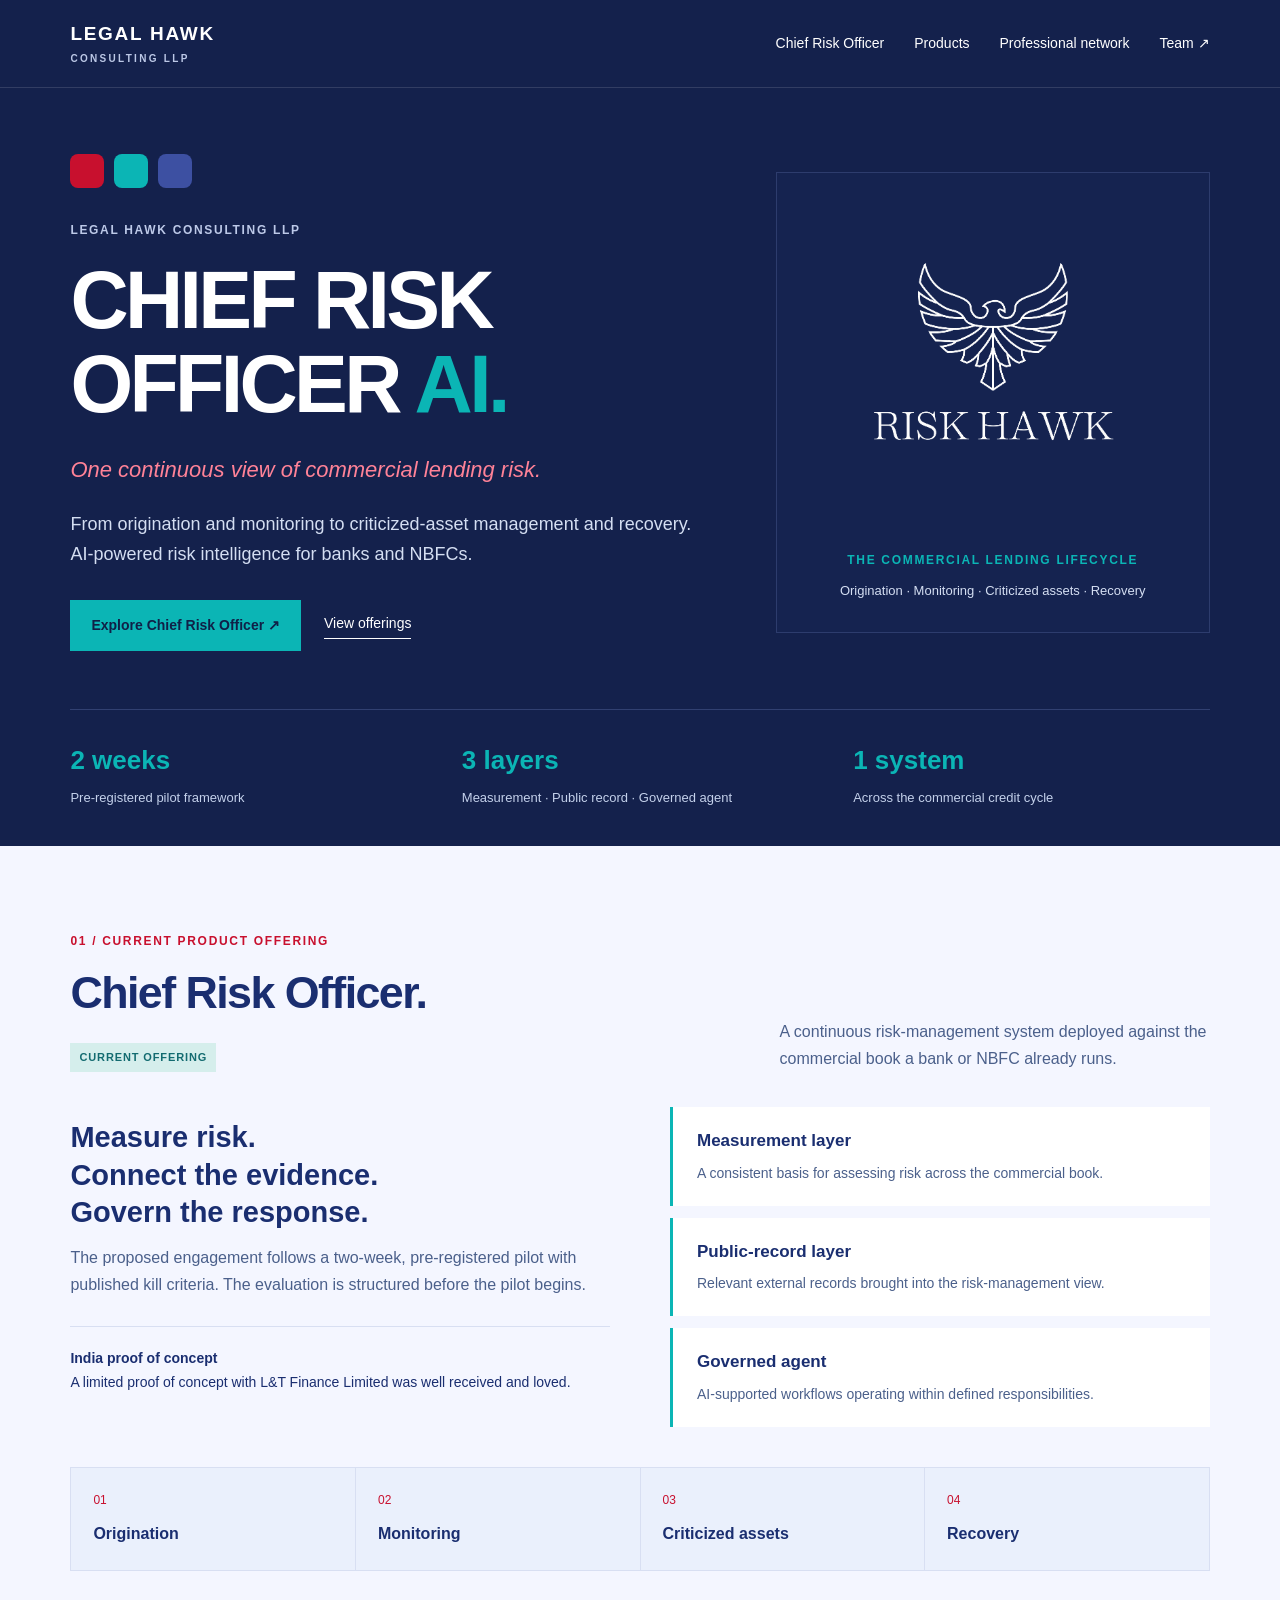
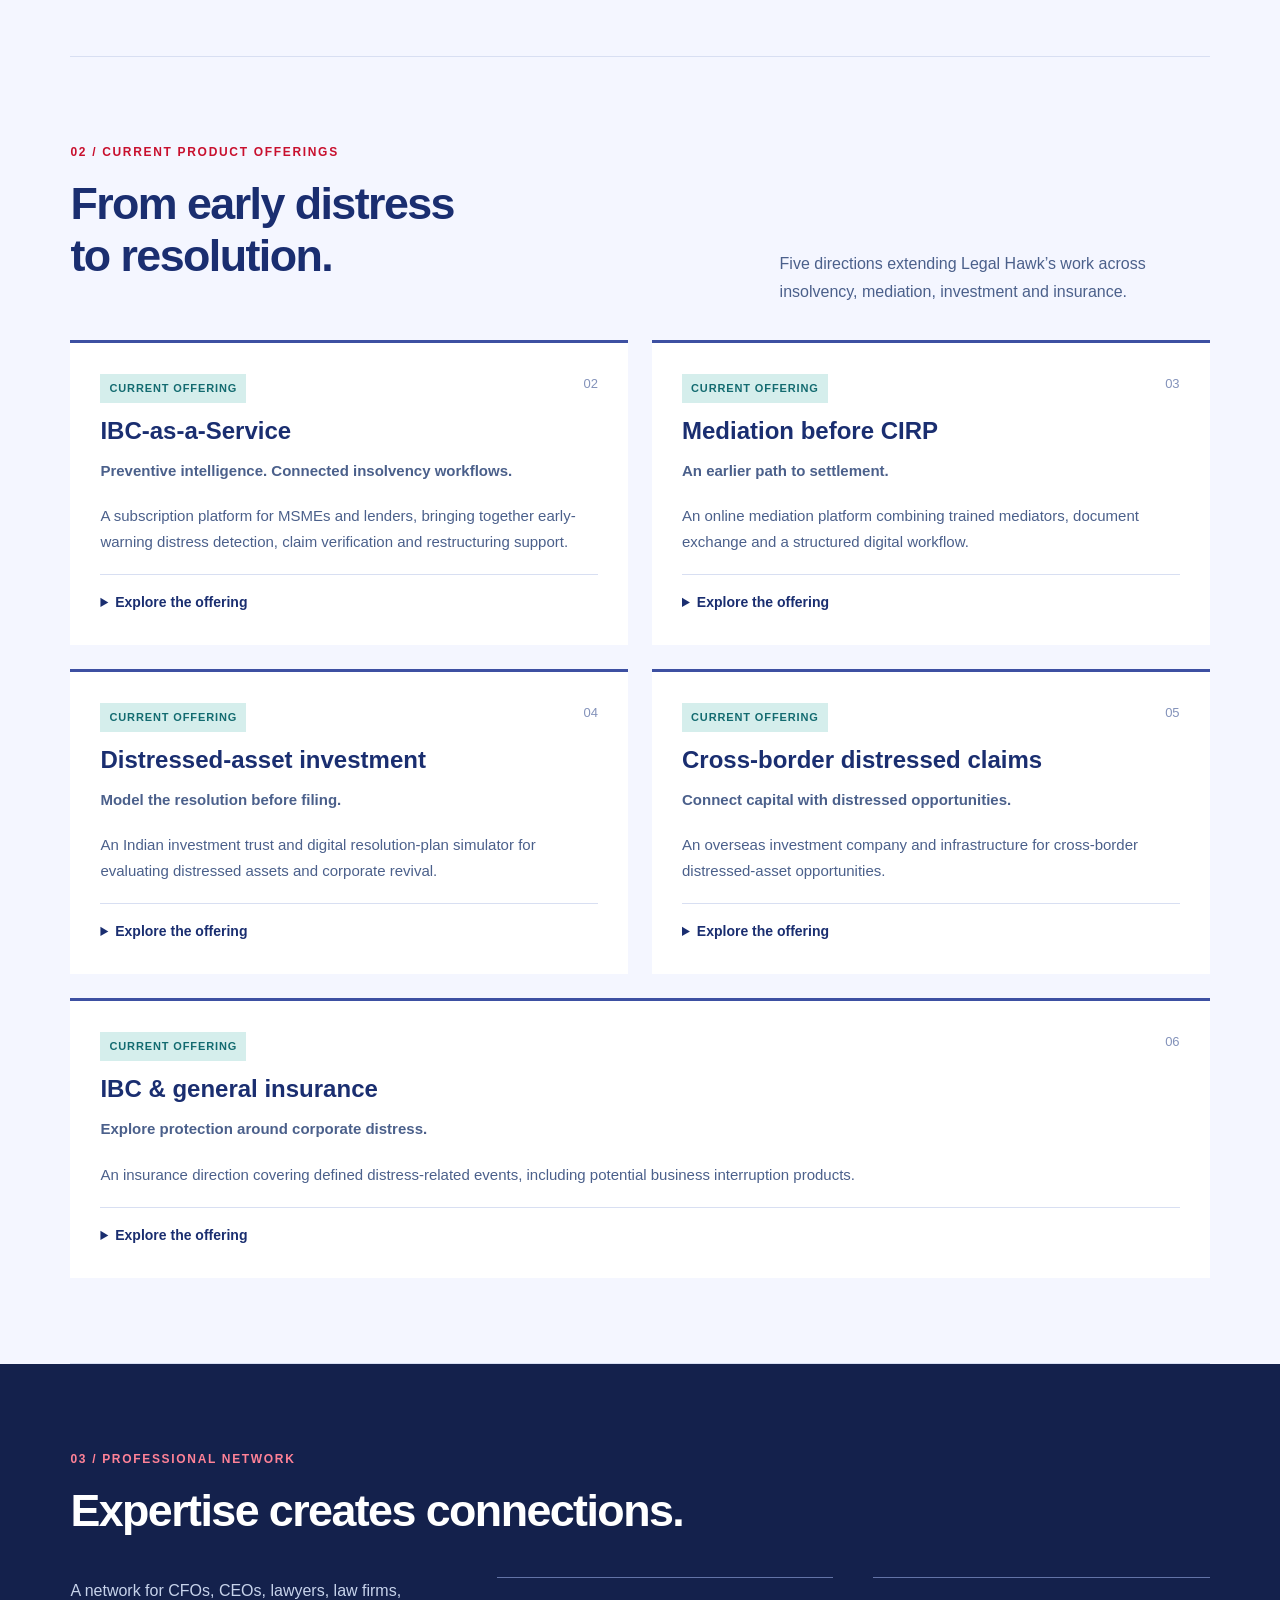
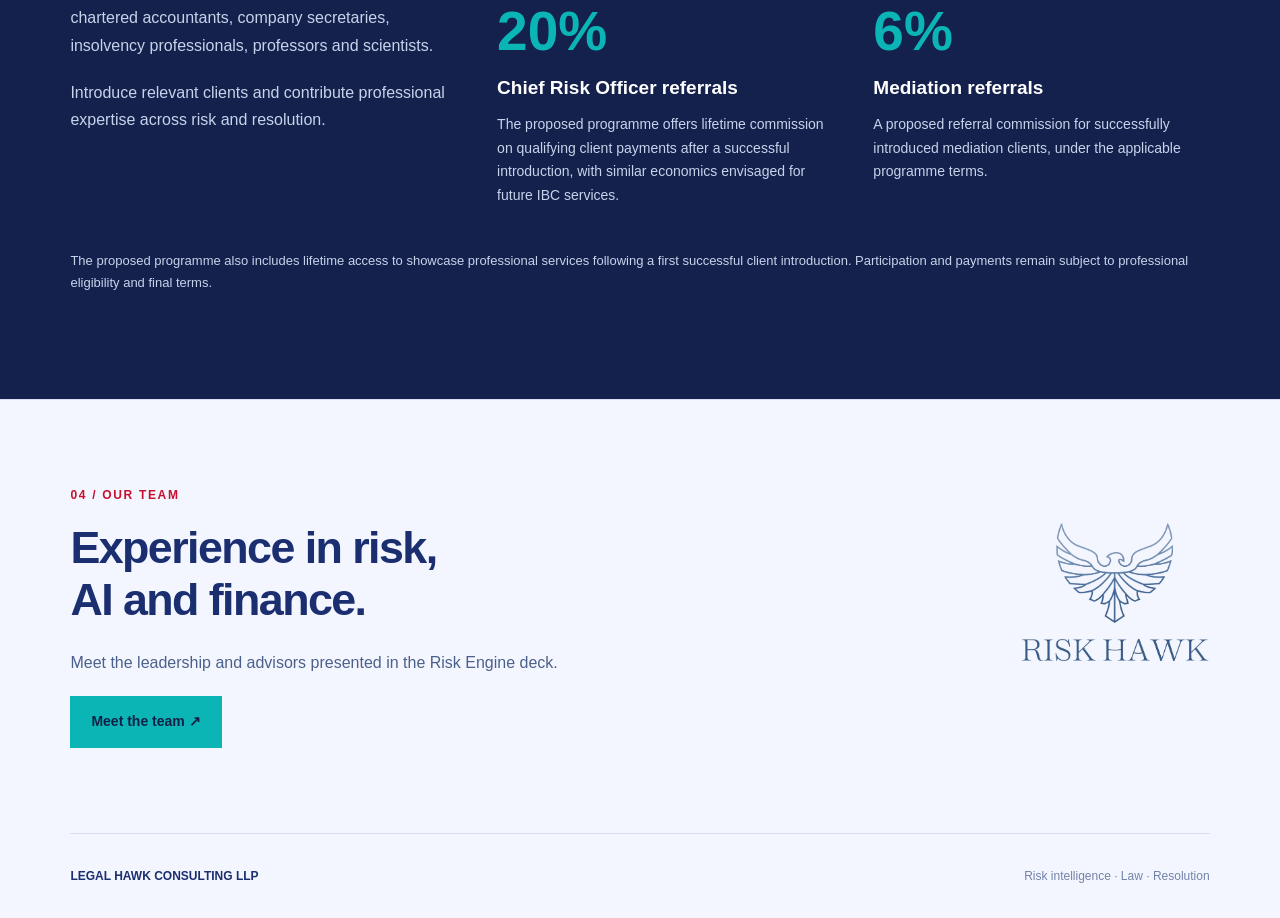
==== commit b6e0287f: "Remove the endorsement sentence from the India proof of concept Leave the box as the heading and the" ====
--- a/index.html
+++ b/index.html
@@ -1 +1 @@
-<!doctype html><html lang="en"><head><meta charset="utf-8"><meta name="viewport" content="width=device-width,initial-scale=1"><title>Chief Risk Officer & Future Products | Legal Hawk Consulting LLP</title><meta name="description" content="Legal Hawk: commercial lending risk intelligence and future products across insolvency, mediation and distressed assets."><link rel="stylesheet" href="style.css"><link rel="icon" href="data:image/svg+xml,%3Csvg xmlns='http://www.w3.org/2000/svg' viewBox='0 0 32 32'%3E%3Crect width='32' height='32' rx='5' fill='%2314214c'/%3E%3Ctext x='7' y='24' fill='%230bb5b5' font-family='Arial' font-size='24' font-weight='bold'%3EL%3C/text%3E%3C/svg%3E"></head><body><header><a class="brand" href="index.html">LEGAL HAWK<small>CONSULTING LLP</small></a><nav aria-label="Main navigation"><a href="index.html#cro">Chief Risk Officer</a><a href="index.html#products">Products</a><a href="index.html#network">Professional network</a><a href="team.html" >Team ↗</a></nav></header><main><section class="hero"><div class="wrap"><div class="hero-inner"><div><div class="chips" aria-hidden="true"><i></i><i></i><i></i></div><div class="eyebrow">Legal Hawk Consulting LLP</div><h1>CHIEF RISK<br>OFFICER<span> AI.</span></h1><p class="lead">One continuous view of commercial lending risk.</p><p>From origination and monitoring to criticized-asset management and recovery. AI-powered risk intelligence for banks and NBFCs.</p><div class="actions"><a class="btn" href="#cro">Explore Chief Risk Officer ↗</a><a class="link" href="#products">View offerings</a></div></div><div class="hero-art"><img src="assets/risk-hawk-white.webp" alt="Risk Hawk emblem from the source deck"><div class="eyebrow">The commercial lending lifecycle</div><p>Origination · Monitoring · Criticized assets · Recovery</p></div></div><div class="strip"><div><b>2 weeks</b><span>Pre-registered pilot framework</span></div><div><b>3 layers</b><span>Measurement · Public record · Governed agent</span></div><div><b>1 system</b><span>Across the commercial credit cycle</span></div></div></section><div class="wrap"><section class="section" id="cro"><div class="section-head"><div><div class="eyebrow">01 / Current product offering</div><h2>Chief Risk Officer.</h2><span class="status current">CURRENT OFFERING</span></div><p>A continuous risk-management system deployed against the commercial book a bank or NBFC already runs.</p></div><div class="product-main"><div><h3>Measure risk.<br>Connect the evidence.<br>Govern the response.</h3><p>The proposed engagement follows a two-week, pre-registered pilot with published kill criteria. The evaluation is structured before the pilot begins.</p><div class="evidence"><b>India proof of concept</b><br>A limited proof of concept with L&amp;T Finance Limited was well received and loved. This does not imply commercial deployment or endorsement.</div></div><div class="layers"><div class="layer"><b>Measurement layer</b><p>A consistent basis for assessing risk across the commercial book.</p></div><div class="layer"><b>Public-record layer</b><p>Relevant external records brought into the risk-management view.</p></div><div class="layer"><b>Governed agent</b><p>AI-supported workflows operating within defined responsibilities.</p></div></div></div><div class="workflow"><div><span>01</span><b>Origination</b></div><div><span>02</span><b>Monitoring</b></div><div><span>03</span><b>Criticized assets</b></div><div><span>04</span><b>Recovery</b></div></div></section><section class="section" id="products"><div class="section-head"><div><div class="eyebrow">02 / Current product offerings</div><h2>From early distress<br>to resolution.</h2></div><p>Five directions extending Legal Hawk’s work across insolvency, mediation, investment and insurance.</p></div><div class="product-grid"><article class="product-card"><span class="status current">CURRENT OFFERING</span><span class="num">02</span><h3>IBC-as-a-Service</h3><p><b>Preventive intelligence. Connected insolvency workflows.</b></p><p>A subscription platform for MSMEs and lenders, bringing together early-warning distress detection, claim verification and restructuring support.</p><details><summary>Explore the offering</summary><ul><li>Analyze GST filings, banking transaction patterns, legal cum tax filings &amp; individual data for potential distress signals.</li><li>Support online demand notices, claims and limitation alerts.</li><li>Explore cryptographic claim verification and time-stamped CoC voting.</li><li>Bring satellite imagery, drone surveys and IoT asset monitoring into RP and creditor workflows.</li></ul></details></article><article class="product-card"><span class="status current">CURRENT OFFERING</span><span class="num">03</span><h3>Mediation before CIRP</h3><p><b>An earlier path to settlement.</b></p><p>An online mediation platform combining trained mediators, document exchange and a structured digital workflow.</p><details><summary>Explore the offering</summary><ul><li>Work toward a 30-day online settlement process where appropriate; outcomes depend on the parties.</li><li>Develop a panel spanning law, finance, AI and sales.</li><li>Build an educational library of 60–80 Indian insolvency case stories to help explain the costs of delayed resolution.</li></ul></details></article><article class="product-card"><span class="status current">CURRENT OFFERING</span><span class="num">04</span><h3>Distressed-asset investment</h3><p><b>Model the resolution before filing.</b></p><p>An Indian investment trust and digital resolution-plan simulator for evaluating distressed assets and corporate revival.</p><details><summary>Explore the offering</summary><ul><li>Create a digital twin of a debtor’s balance sheet and operations.</li><li>Compare resolution plans, creditor waterfalls and changing market assumptions.</li><li>Support resolution professionals, applicants and creditor committees with clearer scenario analysis.</li></ul></details></article><article class="product-card"><span class="status current">CURRENT OFFERING</span><span class="num">05</span><h3>Cross-border distressed claims</h3><p><b>Connect capital with distressed opportunities.</b></p><p>An overseas investment company and infrastructure for cross-border distressed-asset opportunities.</p><details><summary>Explore the offering</summary><ul><li>Explore a market for admitted claims and creditor rights, including tokenization concepts.</li><li>Coordinate foreign representatives, virtual hearings and cross-jurisdiction asset tracing.</li><li>Develop acquisitions around a global investment strategy.</li></ul></details></article><article class="product-card"><span class="status current">CURRENT OFFERING</span><span class="num">06</span><h3>IBC & general insurance</h3><p><b>Explore protection around corporate distress.</b></p><p>An insurance direction covering defined distress-related events, including potential business interruption products.</p><details><summary>Explore the offering</summary><ul><li>Develop products with a suitable global insurance partner.</li><li>Bring together actuarial, insurance, finance, legal and technology expertise.</li><li>Define the offering, distribution approach and commercial framework with the prospective partner.</li></ul></details></article></div></section></div><section class="section referral" id="network"><div class="wrap"><div class="eyebrow">03 / Professional network</div><h2>Expertise creates connections.</h2><div class="ref-grid"><div><p>A network for CFOs, CEOs, lawyers, law firms, chartered accountants, company secretaries, insolvency professionals, professors and scientists.</p><p>Introduce relevant clients and contribute professional expertise across risk and resolution.</p></div><div class="reward"><strong>20%</strong><h3>Chief Risk Officer referrals</h3><p>The proposed programme offers lifetime commission on qualifying client payments after a successful introduction, with similar economics envisaged for future IBC services.</p></div><div class="reward"><strong>6%</strong><h3>Mediation referrals</h3><p>A proposed referral commission for successfully introduced mediation clients, under the applicable programme terms.</p></div></div><p class="note">The proposed programme also includes lifetime access to showcase professional services following a first successful client introduction. Participation and payments remain subject to professional eligibility and final terms.</p></div></section><div class="wrap"><section class="section team-banner"><div><div class="eyebrow">04 / Our team</div><h2>Experience in risk,<br>AI and finance.</h2><p>Meet the leadership and advisors presented in the Risk Engine deck.</p><a class="btn" href="team.html">Meet the team ↗</a></div><img src="assets/risk-hawk-blue.webp" alt="Risk Hawk emblem"></section></div></main><div class="wrap"><footer><b>LEGAL HAWK CONSULTING LLP</b><span>Risk intelligence · Law · Resolution</span></footer></div></body></html>+<!doctype html><html lang="en"><head><meta charset="utf-8"><meta name="viewport" content="width=device-width,initial-scale=1"><title>Chief Risk Officer & Future Products | Legal Hawk Consulting LLP</title><meta name="description" content="Legal Hawk: commercial lending risk intelligence and future products across insolvency, mediation and distressed assets."><link rel="stylesheet" href="style.css"><link rel="icon" href="data:image/svg+xml,%3Csvg xmlns='http://www.w3.org/2000/svg' viewBox='0 0 32 32'%3E%3Crect width='32' height='32' rx='5' fill='%2314214c'/%3E%3Ctext x='7' y='24' fill='%230bb5b5' font-family='Arial' font-size='24' font-weight='bold'%3EL%3C/text%3E%3C/svg%3E"></head><body><header><a class="brand" href="index.html">LEGAL HAWK<small>CONSULTING LLP</small></a><nav aria-label="Main navigation"><a href="index.html#cro">Chief Risk Officer</a><a href="index.html#products">Products</a><a href="index.html#network">Professional network</a><a href="team.html" >Team ↗</a></nav></header><main><section class="hero"><div class="wrap"><div class="hero-inner"><div><div class="chips" aria-hidden="true"><i></i><i></i><i></i></div><div class="eyebrow">Legal Hawk Consulting LLP</div><h1>CHIEF RISK<br>OFFICER<span> AI.</span></h1><p class="lead">One continuous view of commercial lending risk.</p><p>From origination and monitoring to criticized-asset management and recovery. AI-powered risk intelligence for banks and NBFCs.</p><div class="actions"><a class="btn" href="#cro">Explore Chief Risk Officer ↗</a><a class="link" href="#products">View offerings</a></div></div><div class="hero-art"><img src="assets/risk-hawk-white.webp" alt="Risk Hawk emblem from the source deck"><div class="eyebrow">The commercial lending lifecycle</div><p>Origination · Monitoring · Criticized assets · Recovery</p></div></div><div class="strip"><div><b>2 weeks</b><span>Pre-registered pilot framework</span></div><div><b>3 layers</b><span>Measurement · Public record · Governed agent</span></div><div><b>1 system</b><span>Across the commercial credit cycle</span></div></div></section><div class="wrap"><section class="section" id="cro"><div class="section-head"><div><div class="eyebrow">01 / Current product offering</div><h2>Chief Risk Officer.</h2><span class="status current">CURRENT OFFERING</span></div><p>A continuous risk-management system deployed against the commercial book a bank or NBFC already runs.</p></div><div class="product-main"><div><h3>Measure risk.<br>Connect the evidence.<br>Govern the response.</h3><p>The proposed engagement follows a two-week, pre-registered pilot with published kill criteria. The evaluation is structured before the pilot begins.</p><div class="evidence"><b>India proof of concept</b><br>A limited proof of concept with L&amp;T Finance Limited was well received and loved.</div></div><div class="layers"><div class="layer"><b>Measurement layer</b><p>A consistent basis for assessing risk across the commercial book.</p></div><div class="layer"><b>Public-record layer</b><p>Relevant external records brought into the risk-management view.</p></div><div class="layer"><b>Governed agent</b><p>AI-supported workflows operating within defined responsibilities.</p></div></div></div><div class="workflow"><div><span>01</span><b>Origination</b></div><div><span>02</span><b>Monitoring</b></div><div><span>03</span><b>Criticized assets</b></div><div><span>04</span><b>Recovery</b></div></div></section><section class="section" id="products"><div class="section-head"><div><div class="eyebrow">02 / Current product offerings</div><h2>From early distress<br>to resolution.</h2></div><p>Five directions extending Legal Hawk’s work across insolvency, mediation, investment and insurance.</p></div><div class="product-grid"><article class="product-card"><span class="status current">CURRENT OFFERING</span><span class="num">02</span><h3>IBC-as-a-Service</h3><p><b>Preventive intelligence. Connected insolvency workflows.</b></p><p>A subscription platform for MSMEs and lenders, bringing together early-warning distress detection, claim verification and restructuring support.</p><details><summary>Explore the offering</summary><ul><li>Analyze GST filings, banking transaction patterns, legal cum tax filings &amp; individual data for potential distress signals.</li><li>Support online demand notices, claims and limitation alerts.</li><li>Explore cryptographic claim verification and time-stamped CoC voting.</li><li>Bring satellite imagery, drone surveys and IoT asset monitoring into RP and creditor workflows.</li></ul></details></article><article class="product-card"><span class="status current">CURRENT OFFERING</span><span class="num">03</span><h3>Mediation before CIRP</h3><p><b>An earlier path to settlement.</b></p><p>An online mediation platform combining trained mediators, document exchange and a structured digital workflow.</p><details><summary>Explore the offering</summary><ul><li>Work toward a 30-day online settlement process where appropriate; outcomes depend on the parties.</li><li>Develop a panel spanning law, finance, AI and sales.</li><li>Build an educational library of 60–80 Indian insolvency case stories to help explain the costs of delayed resolution.</li></ul></details></article><article class="product-card"><span class="status current">CURRENT OFFERING</span><span class="num">04</span><h3>Distressed-asset investment</h3><p><b>Model the resolution before filing.</b></p><p>An Indian investment trust and digital resolution-plan simulator for evaluating distressed assets and corporate revival.</p><details><summary>Explore the offering</summary><ul><li>Create a digital twin of a debtor’s balance sheet and operations.</li><li>Compare resolution plans, creditor waterfalls and changing market assumptions.</li><li>Support resolution professionals, applicants and creditor committees with clearer scenario analysis.</li></ul></details></article><article class="product-card"><span class="status current">CURRENT OFFERING</span><span class="num">05</span><h3>Cross-border distressed claims</h3><p><b>Connect capital with distressed opportunities.</b></p><p>An overseas investment company and infrastructure for cross-border distressed-asset opportunities.</p><details><summary>Explore the offering</summary><ul><li>Explore a market for admitted claims and creditor rights, including tokenization concepts.</li><li>Coordinate foreign representatives, virtual hearings and cross-jurisdiction asset tracing.</li><li>Develop acquisitions around a global investment strategy.</li></ul></details></article><article class="product-card"><span class="status current">CURRENT OFFERING</span><span class="num">06</span><h3>IBC & general insurance</h3><p><b>Explore protection around corporate distress.</b></p><p>An insurance direction covering defined distress-related events, including potential business interruption products.</p><details><summary>Explore the offering</summary><ul><li>Develop products with a suitable global insurance partner.</li><li>Bring together actuarial, insurance, finance, legal and technology expertise.</li><li>Define the offering, distribution approach and commercial framework with the prospective partner.</li></ul></details></article></div></section></div><section class="section referral" id="network"><div class="wrap"><div class="eyebrow">03 / Professional network</div><h2>Expertise creates connections.</h2><div class="ref-grid"><div><p>A network for CFOs, CEOs, lawyers, law firms, chartered accountants, company secretaries, insolvency professionals, professors and scientists.</p><p>Introduce relevant clients and contribute professional expertise across risk and resolution.</p></div><div class="reward"><strong>20%</strong><h3>Chief Risk Officer referrals</h3><p>The proposed programme offers lifetime commission on qualifying client payments after a successful introduction, with similar economics envisaged for future IBC services.</p></div><div class="reward"><strong>6%</strong><h3>Mediation referrals</h3><p>A proposed referral commission for successfully introduced mediation clients, under the applicable programme terms.</p></div></div><p class="note">The proposed programme also includes lifetime access to showcase professional services following a first successful client introduction. Participation and payments remain subject to professional eligibility and final terms.</p></div></section><div class="wrap"><section class="section team-banner"><div><div class="eyebrow">04 / Our team</div><h2>Experience in risk,<br>AI and finance.</h2><p>Meet the leadership and advisors presented in the Risk Engine deck.</p><a class="btn" href="team.html">Meet the team ↗</a></div><img src="assets/risk-hawk-blue.webp" alt="Risk Hawk emblem"></section></div></main><div class="wrap"><footer><b>LEGAL HAWK CONSULTING LLP</b><span>Risk intelligence · Law · Resolution</span></footer></div></body></html>
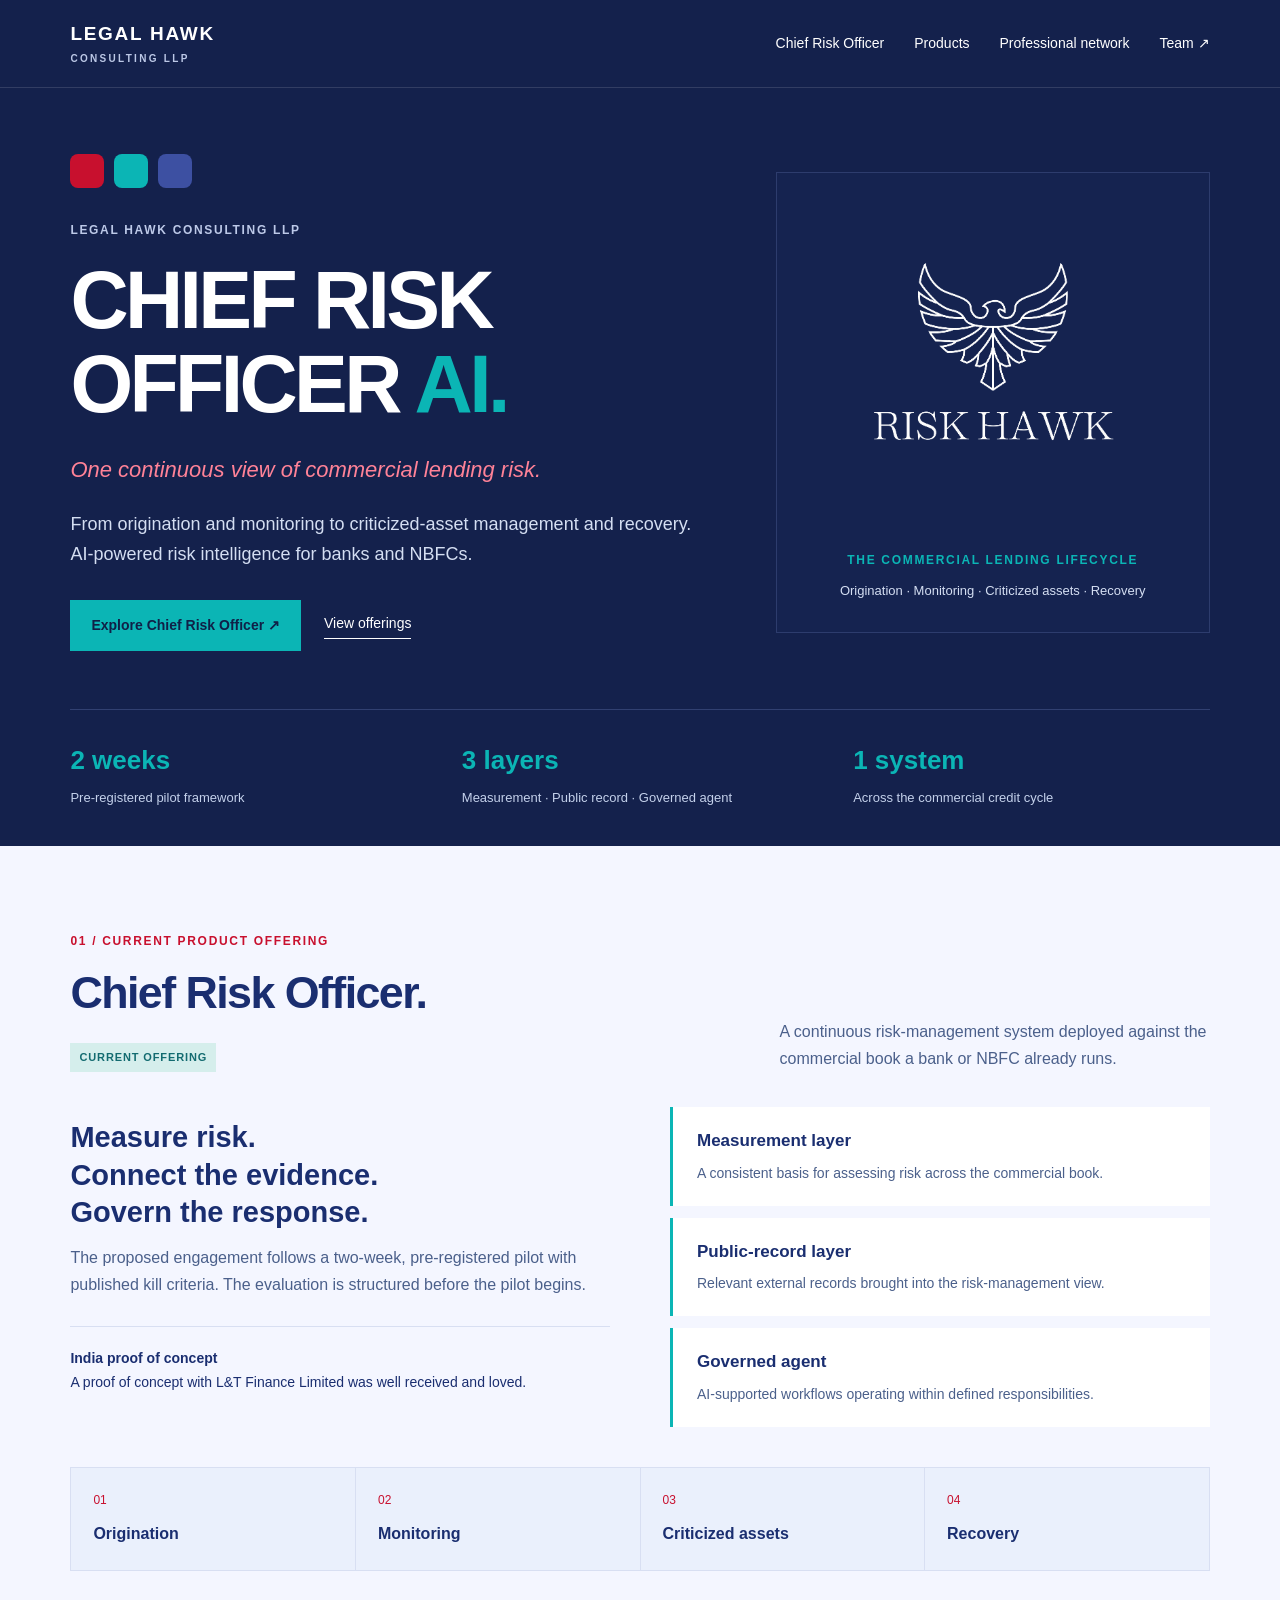
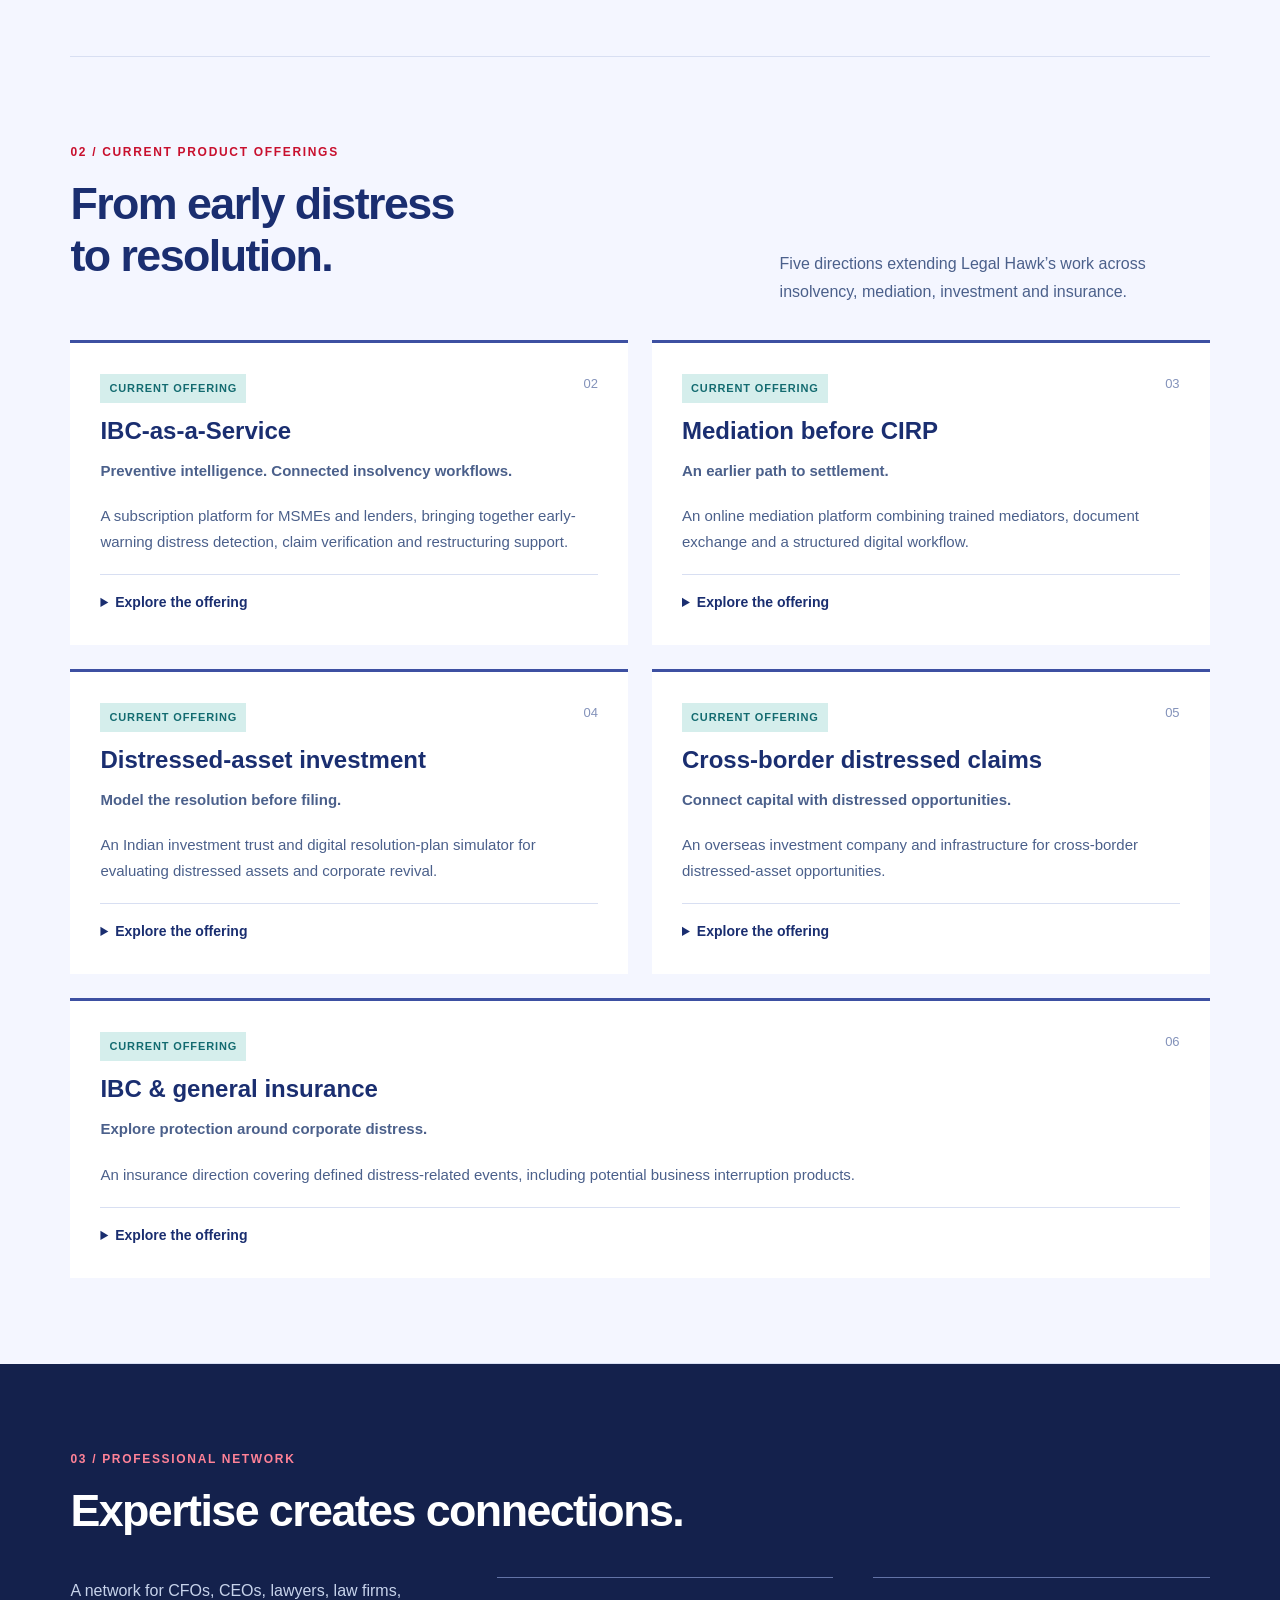
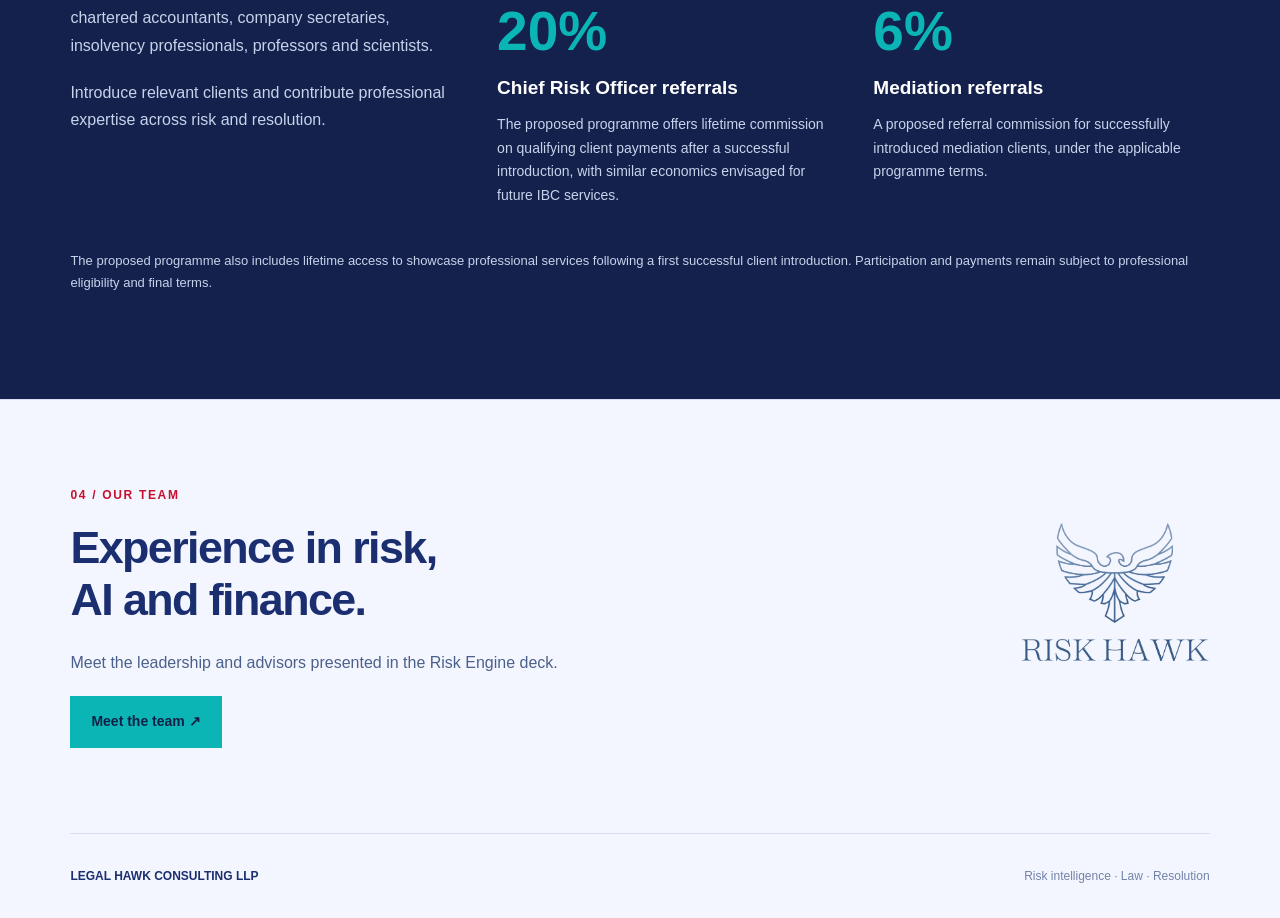
==== commit bd37cf1f: "Drop the adjective from the L&T proof-of-concept line The box now says a proof of concept with L&T F" ====
--- a/index.html
+++ b/index.html
@@ -1 +1 @@
-<!doctype html><html lang="en"><head><meta charset="utf-8"><meta name="viewport" content="width=device-width,initial-scale=1"><title>Chief Risk Officer & Future Products | Legal Hawk Consulting LLP</title><meta name="description" content="Legal Hawk: commercial lending risk intelligence and future products across insolvency, mediation and distressed assets."><link rel="stylesheet" href="style.css"><link rel="icon" href="data:image/svg+xml,%3Csvg xmlns='http://www.w3.org/2000/svg' viewBox='0 0 32 32'%3E%3Crect width='32' height='32' rx='5' fill='%2314214c'/%3E%3Ctext x='7' y='24' fill='%230bb5b5' font-family='Arial' font-size='24' font-weight='bold'%3EL%3C/text%3E%3C/svg%3E"></head><body><header><a class="brand" href="index.html">LEGAL HAWK<small>CONSULTING LLP</small></a><nav aria-label="Main navigation"><a href="index.html#cro">Chief Risk Officer</a><a href="index.html#products">Products</a><a href="index.html#network">Professional network</a><a href="team.html" >Team ↗</a></nav></header><main><section class="hero"><div class="wrap"><div class="hero-inner"><div><div class="chips" aria-hidden="true"><i></i><i></i><i></i></div><div class="eyebrow">Legal Hawk Consulting LLP</div><h1>CHIEF RISK<br>OFFICER<span> AI.</span></h1><p class="lead">One continuous view of commercial lending risk.</p><p>From origination and monitoring to criticized-asset management and recovery. AI-powered risk intelligence for banks and NBFCs.</p><div class="actions"><a class="btn" href="#cro">Explore Chief Risk Officer ↗</a><a class="link" href="#products">View offerings</a></div></div><div class="hero-art"><img src="assets/risk-hawk-white.webp" alt="Risk Hawk emblem from the source deck"><div class="eyebrow">The commercial lending lifecycle</div><p>Origination · Monitoring · Criticized assets · Recovery</p></div></div><div class="strip"><div><b>2 weeks</b><span>Pre-registered pilot framework</span></div><div><b>3 layers</b><span>Measurement · Public record · Governed agent</span></div><div><b>1 system</b><span>Across the commercial credit cycle</span></div></div></section><div class="wrap"><section class="section" id="cro"><div class="section-head"><div><div class="eyebrow">01 / Current product offering</div><h2>Chief Risk Officer.</h2><span class="status current">CURRENT OFFERING</span></div><p>A continuous risk-management system deployed against the commercial book a bank or NBFC already runs.</p></div><div class="product-main"><div><h3>Measure risk.<br>Connect the evidence.<br>Govern the response.</h3><p>The proposed engagement follows a two-week, pre-registered pilot with published kill criteria. The evaluation is structured before the pilot begins.</p><div class="evidence"><b>India proof of concept</b><br>A limited proof of concept with L&amp;T Finance Limited was well received and loved.</div></div><div class="layers"><div class="layer"><b>Measurement layer</b><p>A consistent basis for assessing risk across the commercial book.</p></div><div class="layer"><b>Public-record layer</b><p>Relevant external records brought into the risk-management view.</p></div><div class="layer"><b>Governed agent</b><p>AI-supported workflows operating within defined responsibilities.</p></div></div></div><div class="workflow"><div><span>01</span><b>Origination</b></div><div><span>02</span><b>Monitoring</b></div><div><span>03</span><b>Criticized assets</b></div><div><span>04</span><b>Recovery</b></div></div></section><section class="section" id="products"><div class="section-head"><div><div class="eyebrow">02 / Current product offerings</div><h2>From early distress<br>to resolution.</h2></div><p>Five directions extending Legal Hawk’s work across insolvency, mediation, investment and insurance.</p></div><div class="product-grid"><article class="product-card"><span class="status current">CURRENT OFFERING</span><span class="num">02</span><h3>IBC-as-a-Service</h3><p><b>Preventive intelligence. Connected insolvency workflows.</b></p><p>A subscription platform for MSMEs and lenders, bringing together early-warning distress detection, claim verification and restructuring support.</p><details><summary>Explore the offering</summary><ul><li>Analyze GST filings, banking transaction patterns, legal cum tax filings &amp; individual data for potential distress signals.</li><li>Support online demand notices, claims and limitation alerts.</li><li>Explore cryptographic claim verification and time-stamped CoC voting.</li><li>Bring satellite imagery, drone surveys and IoT asset monitoring into RP and creditor workflows.</li></ul></details></article><article class="product-card"><span class="status current">CURRENT OFFERING</span><span class="num">03</span><h3>Mediation before CIRP</h3><p><b>An earlier path to settlement.</b></p><p>An online mediation platform combining trained mediators, document exchange and a structured digital workflow.</p><details><summary>Explore the offering</summary><ul><li>Work toward a 30-day online settlement process where appropriate; outcomes depend on the parties.</li><li>Develop a panel spanning law, finance, AI and sales.</li><li>Build an educational library of 60–80 Indian insolvency case stories to help explain the costs of delayed resolution.</li></ul></details></article><article class="product-card"><span class="status current">CURRENT OFFERING</span><span class="num">04</span><h3>Distressed-asset investment</h3><p><b>Model the resolution before filing.</b></p><p>An Indian investment trust and digital resolution-plan simulator for evaluating distressed assets and corporate revival.</p><details><summary>Explore the offering</summary><ul><li>Create a digital twin of a debtor’s balance sheet and operations.</li><li>Compare resolution plans, creditor waterfalls and changing market assumptions.</li><li>Support resolution professionals, applicants and creditor committees with clearer scenario analysis.</li></ul></details></article><article class="product-card"><span class="status current">CURRENT OFFERING</span><span class="num">05</span><h3>Cross-border distressed claims</h3><p><b>Connect capital with distressed opportunities.</b></p><p>An overseas investment company and infrastructure for cross-border distressed-asset opportunities.</p><details><summary>Explore the offering</summary><ul><li>Explore a market for admitted claims and creditor rights, including tokenization concepts.</li><li>Coordinate foreign representatives, virtual hearings and cross-jurisdiction asset tracing.</li><li>Develop acquisitions around a global investment strategy.</li></ul></details></article><article class="product-card"><span class="status current">CURRENT OFFERING</span><span class="num">06</span><h3>IBC & general insurance</h3><p><b>Explore protection around corporate distress.</b></p><p>An insurance direction covering defined distress-related events, including potential business interruption products.</p><details><summary>Explore the offering</summary><ul><li>Develop products with a suitable global insurance partner.</li><li>Bring together actuarial, insurance, finance, legal and technology expertise.</li><li>Define the offering, distribution approach and commercial framework with the prospective partner.</li></ul></details></article></div></section></div><section class="section referral" id="network"><div class="wrap"><div class="eyebrow">03 / Professional network</div><h2>Expertise creates connections.</h2><div class="ref-grid"><div><p>A network for CFOs, CEOs, lawyers, law firms, chartered accountants, company secretaries, insolvency professionals, professors and scientists.</p><p>Introduce relevant clients and contribute professional expertise across risk and resolution.</p></div><div class="reward"><strong>20%</strong><h3>Chief Risk Officer referrals</h3><p>The proposed programme offers lifetime commission on qualifying client payments after a successful introduction, with similar economics envisaged for future IBC services.</p></div><div class="reward"><strong>6%</strong><h3>Mediation referrals</h3><p>A proposed referral commission for successfully introduced mediation clients, under the applicable programme terms.</p></div></div><p class="note">The proposed programme also includes lifetime access to showcase professional services following a first successful client introduction. Participation and payments remain subject to professional eligibility and final terms.</p></div></section><div class="wrap"><section class="section team-banner"><div><div class="eyebrow">04 / Our team</div><h2>Experience in risk,<br>AI and finance.</h2><p>Meet the leadership and advisors presented in the Risk Engine deck.</p><a class="btn" href="team.html">Meet the team ↗</a></div><img src="assets/risk-hawk-blue.webp" alt="Risk Hawk emblem"></section></div></main><div class="wrap"><footer><b>LEGAL HAWK CONSULTING LLP</b><span>Risk intelligence · Law · Resolution</span></footer></div></body></html>+<!doctype html><html lang="en"><head><meta charset="utf-8"><meta name="viewport" content="width=device-width,initial-scale=1"><title>Chief Risk Officer & Future Products | Legal Hawk Consulting LLP</title><meta name="description" content="Legal Hawk: commercial lending risk intelligence and future products across insolvency, mediation and distressed assets."><link rel="stylesheet" href="style.css"><link rel="icon" href="data:image/svg+xml,%3Csvg xmlns='http://www.w3.org/2000/svg' viewBox='0 0 32 32'%3E%3Crect width='32' height='32' rx='5' fill='%2314214c'/%3E%3Ctext x='7' y='24' fill='%230bb5b5' font-family='Arial' font-size='24' font-weight='bold'%3EL%3C/text%3E%3C/svg%3E"></head><body><header><a class="brand" href="index.html">LEGAL HAWK<small>CONSULTING LLP</small></a><nav aria-label="Main navigation"><a href="index.html#cro">Chief Risk Officer</a><a href="index.html#products">Products</a><a href="index.html#network">Professional network</a><a href="team.html" >Team ↗</a></nav></header><main><section class="hero"><div class="wrap"><div class="hero-inner"><div><div class="chips" aria-hidden="true"><i></i><i></i><i></i></div><div class="eyebrow">Legal Hawk Consulting LLP</div><h1>CHIEF RISK<br>OFFICER<span> AI.</span></h1><p class="lead">One continuous view of commercial lending risk.</p><p>From origination and monitoring to criticized-asset management and recovery. AI-powered risk intelligence for banks and NBFCs.</p><div class="actions"><a class="btn" href="#cro">Explore Chief Risk Officer ↗</a><a class="link" href="#products">View offerings</a></div></div><div class="hero-art"><img src="assets/risk-hawk-white.webp" alt="Risk Hawk emblem from the source deck"><div class="eyebrow">The commercial lending lifecycle</div><p>Origination · Monitoring · Criticized assets · Recovery</p></div></div><div class="strip"><div><b>2 weeks</b><span>Pre-registered pilot framework</span></div><div><b>3 layers</b><span>Measurement · Public record · Governed agent</span></div><div><b>1 system</b><span>Across the commercial credit cycle</span></div></div></section><div class="wrap"><section class="section" id="cro"><div class="section-head"><div><div class="eyebrow">01 / Current product offering</div><h2>Chief Risk Officer.</h2><span class="status current">CURRENT OFFERING</span></div><p>A continuous risk-management system deployed against the commercial book a bank or NBFC already runs.</p></div><div class="product-main"><div><h3>Measure risk.<br>Connect the evidence.<br>Govern the response.</h3><p>The proposed engagement follows a two-week, pre-registered pilot with published kill criteria. The evaluation is structured before the pilot begins.</p><div class="evidence"><b>India proof of concept</b><br>A proof of concept with L&amp;T Finance Limited was well received and loved.</div></div><div class="layers"><div class="layer"><b>Measurement layer</b><p>A consistent basis for assessing risk across the commercial book.</p></div><div class="layer"><b>Public-record layer</b><p>Relevant external records brought into the risk-management view.</p></div><div class="layer"><b>Governed agent</b><p>AI-supported workflows operating within defined responsibilities.</p></div></div></div><div class="workflow"><div><span>01</span><b>Origination</b></div><div><span>02</span><b>Monitoring</b></div><div><span>03</span><b>Criticized assets</b></div><div><span>04</span><b>Recovery</b></div></div></section><section class="section" id="products"><div class="section-head"><div><div class="eyebrow">02 / Current product offerings</div><h2>From early distress<br>to resolution.</h2></div><p>Five directions extending Legal Hawk’s work across insolvency, mediation, investment and insurance.</p></div><div class="product-grid"><article class="product-card"><span class="status current">CURRENT OFFERING</span><span class="num">02</span><h3>IBC-as-a-Service</h3><p><b>Preventive intelligence. Connected insolvency workflows.</b></p><p>A subscription platform for MSMEs and lenders, bringing together early-warning distress detection, claim verification and restructuring support.</p><details><summary>Explore the offering</summary><ul><li>Analyze GST filings, banking transaction patterns, legal cum tax filings &amp; individual data for potential distress signals.</li><li>Support online demand notices, claims and limitation alerts.</li><li>Explore cryptographic claim verification and time-stamped CoC voting.</li><li>Bring satellite imagery, drone surveys and IoT asset monitoring into RP and creditor workflows.</li></ul></details></article><article class="product-card"><span class="status current">CURRENT OFFERING</span><span class="num">03</span><h3>Mediation before CIRP</h3><p><b>An earlier path to settlement.</b></p><p>An online mediation platform combining trained mediators, document exchange and a structured digital workflow.</p><details><summary>Explore the offering</summary><ul><li>Work toward a 30-day online settlement process where appropriate; outcomes depend on the parties.</li><li>Develop a panel spanning law, finance, AI and sales.</li><li>Build an educational library of 60–80 Indian insolvency case stories to help explain the costs of delayed resolution.</li></ul></details></article><article class="product-card"><span class="status current">CURRENT OFFERING</span><span class="num">04</span><h3>Distressed-asset investment</h3><p><b>Model the resolution before filing.</b></p><p>An Indian investment trust and digital resolution-plan simulator for evaluating distressed assets and corporate revival.</p><details><summary>Explore the offering</summary><ul><li>Create a digital twin of a debtor’s balance sheet and operations.</li><li>Compare resolution plans, creditor waterfalls and changing market assumptions.</li><li>Support resolution professionals, applicants and creditor committees with clearer scenario analysis.</li></ul></details></article><article class="product-card"><span class="status current">CURRENT OFFERING</span><span class="num">05</span><h3>Cross-border distressed claims</h3><p><b>Connect capital with distressed opportunities.</b></p><p>An overseas investment company and infrastructure for cross-border distressed-asset opportunities.</p><details><summary>Explore the offering</summary><ul><li>Explore a market for admitted claims and creditor rights, including tokenization concepts.</li><li>Coordinate foreign representatives, virtual hearings and cross-jurisdiction asset tracing.</li><li>Develop acquisitions around a global investment strategy.</li></ul></details></article><article class="product-card"><span class="status current">CURRENT OFFERING</span><span class="num">06</span><h3>IBC & general insurance</h3><p><b>Explore protection around corporate distress.</b></p><p>An insurance direction covering defined distress-related events, including potential business interruption products.</p><details><summary>Explore the offering</summary><ul><li>Develop products with a suitable global insurance partner.</li><li>Bring together actuarial, insurance, finance, legal and technology expertise.</li><li>Define the offering, distribution approach and commercial framework with the prospective partner.</li></ul></details></article></div></section></div><section class="section referral" id="network"><div class="wrap"><div class="eyebrow">03 / Professional network</div><h2>Expertise creates connections.</h2><div class="ref-grid"><div><p>A network for CFOs, CEOs, lawyers, law firms, chartered accountants, company secretaries, insolvency professionals, professors and scientists.</p><p>Introduce relevant clients and contribute professional expertise across risk and resolution.</p></div><div class="reward"><strong>20%</strong><h3>Chief Risk Officer referrals</h3><p>The proposed programme offers lifetime commission on qualifying client payments after a successful introduction, with similar economics envisaged for future IBC services.</p></div><div class="reward"><strong>6%</strong><h3>Mediation referrals</h3><p>A proposed referral commission for successfully introduced mediation clients, under the applicable programme terms.</p></div></div><p class="note">The proposed programme also includes lifetime access to showcase professional services following a first successful client introduction. Participation and payments remain subject to professional eligibility and final terms.</p></div></section><div class="wrap"><section class="section team-banner"><div><div class="eyebrow">04 / Our team</div><h2>Experience in risk,<br>AI and finance.</h2><p>Meet the leadership and advisors presented in the Risk Engine deck.</p><a class="btn" href="team.html">Meet the team ↗</a></div><img src="assets/risk-hawk-blue.webp" alt="Risk Hawk emblem"></section></div></main><div class="wrap"><footer><b>LEGAL HAWK CONSULTING LLP</b><span>Risk intelligence · Law · Resolution</span></footer></div></body></html>
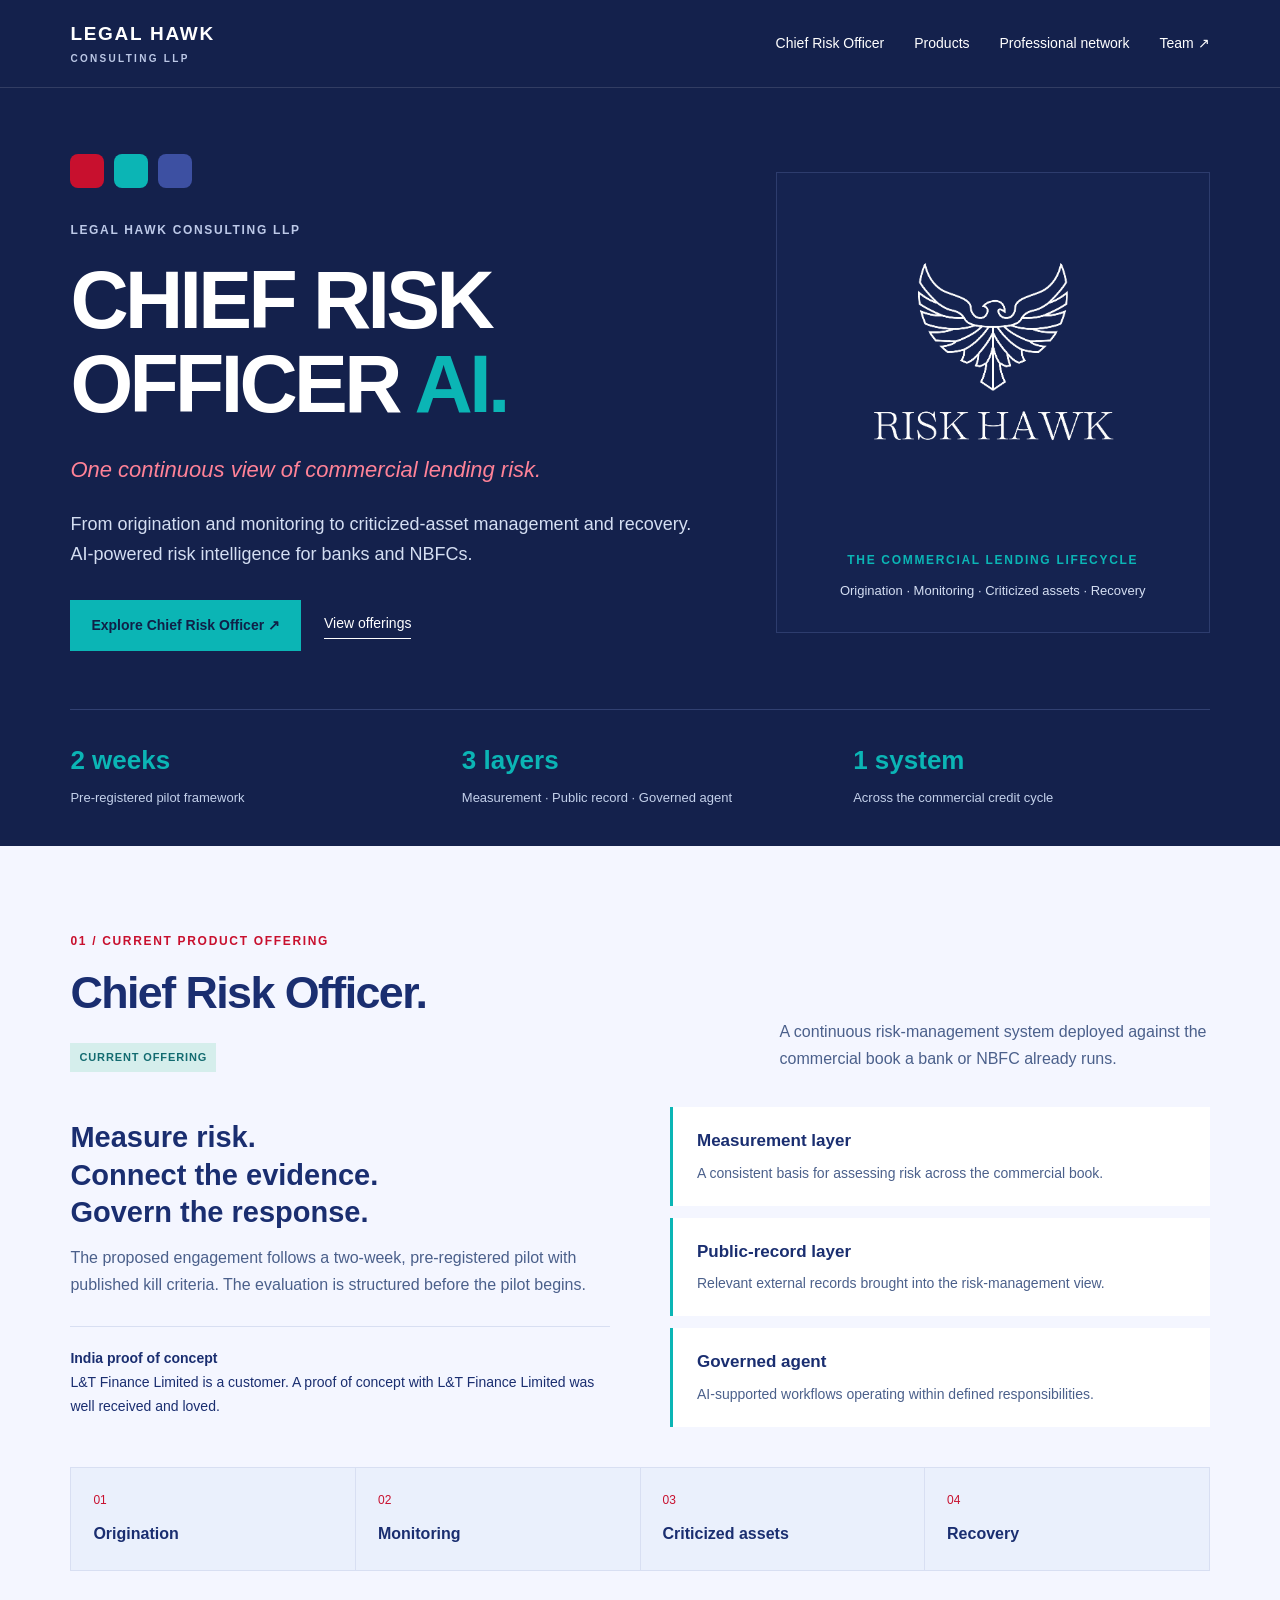
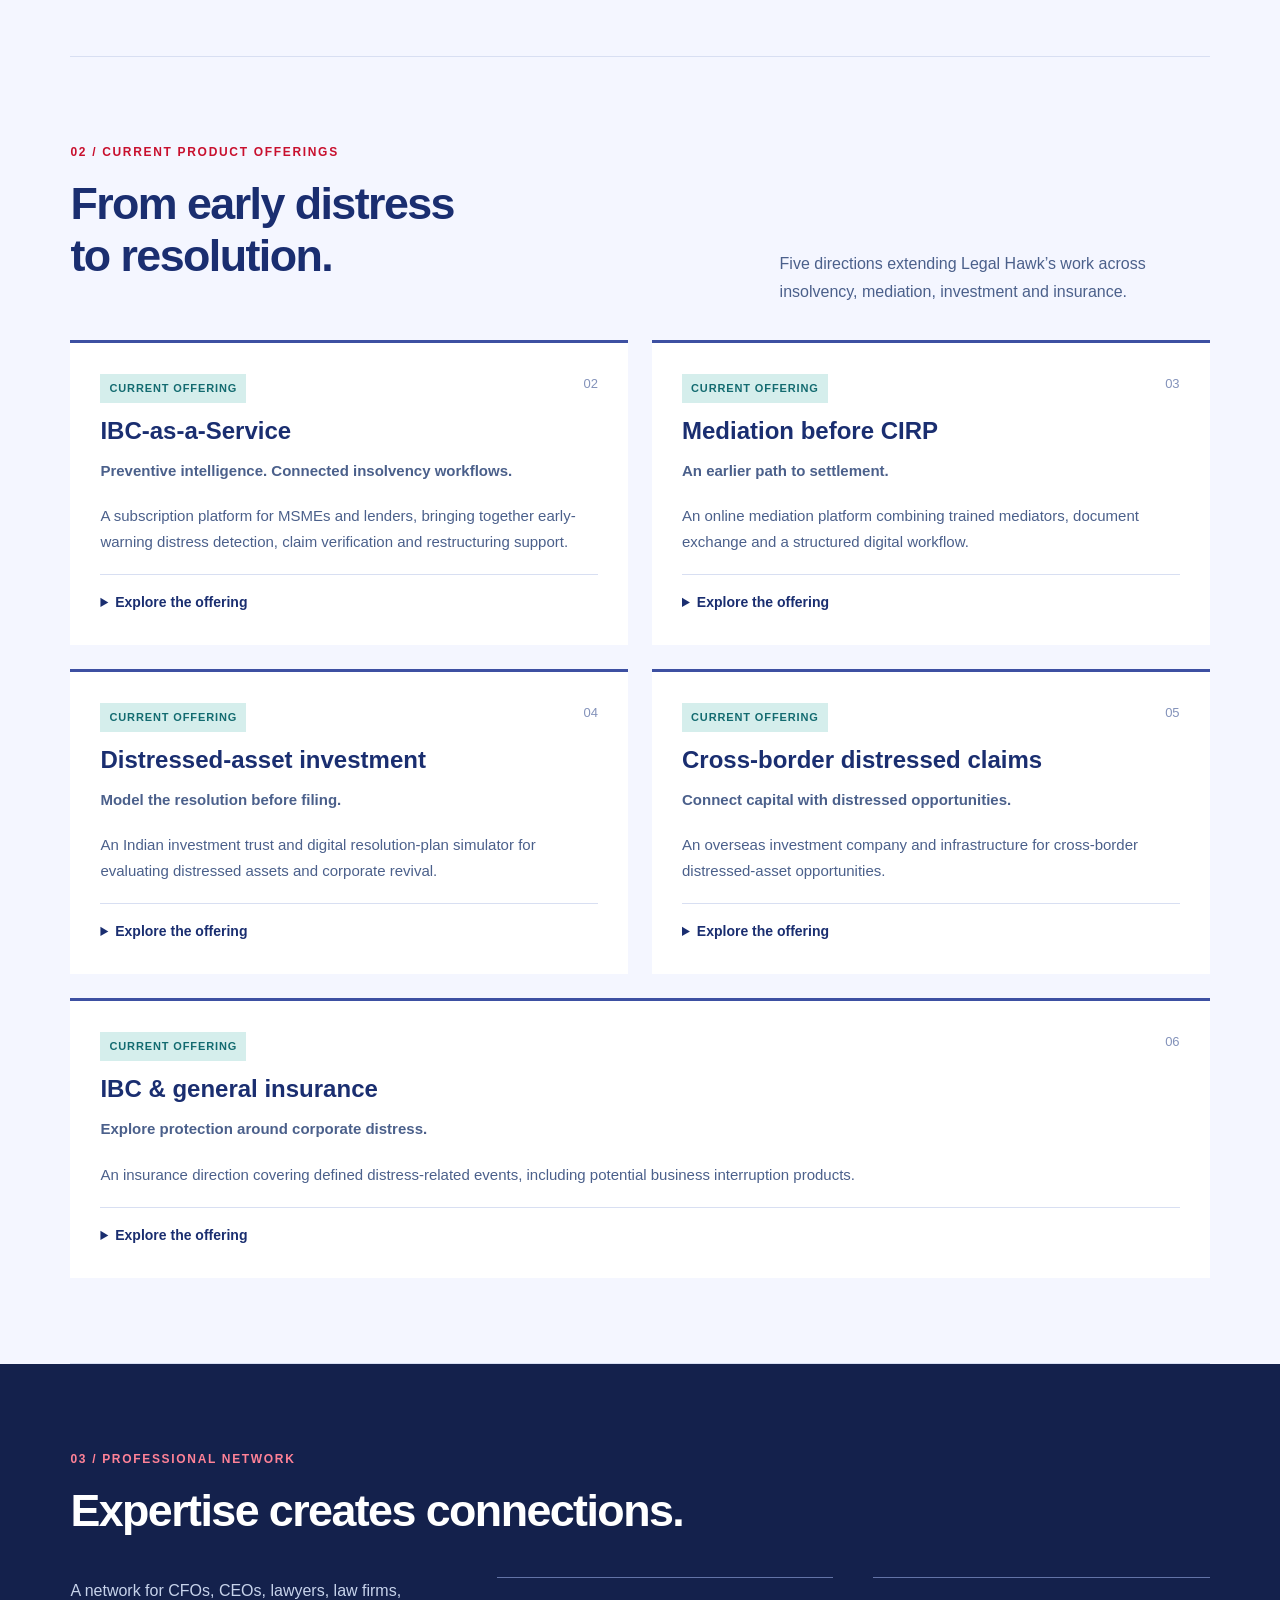
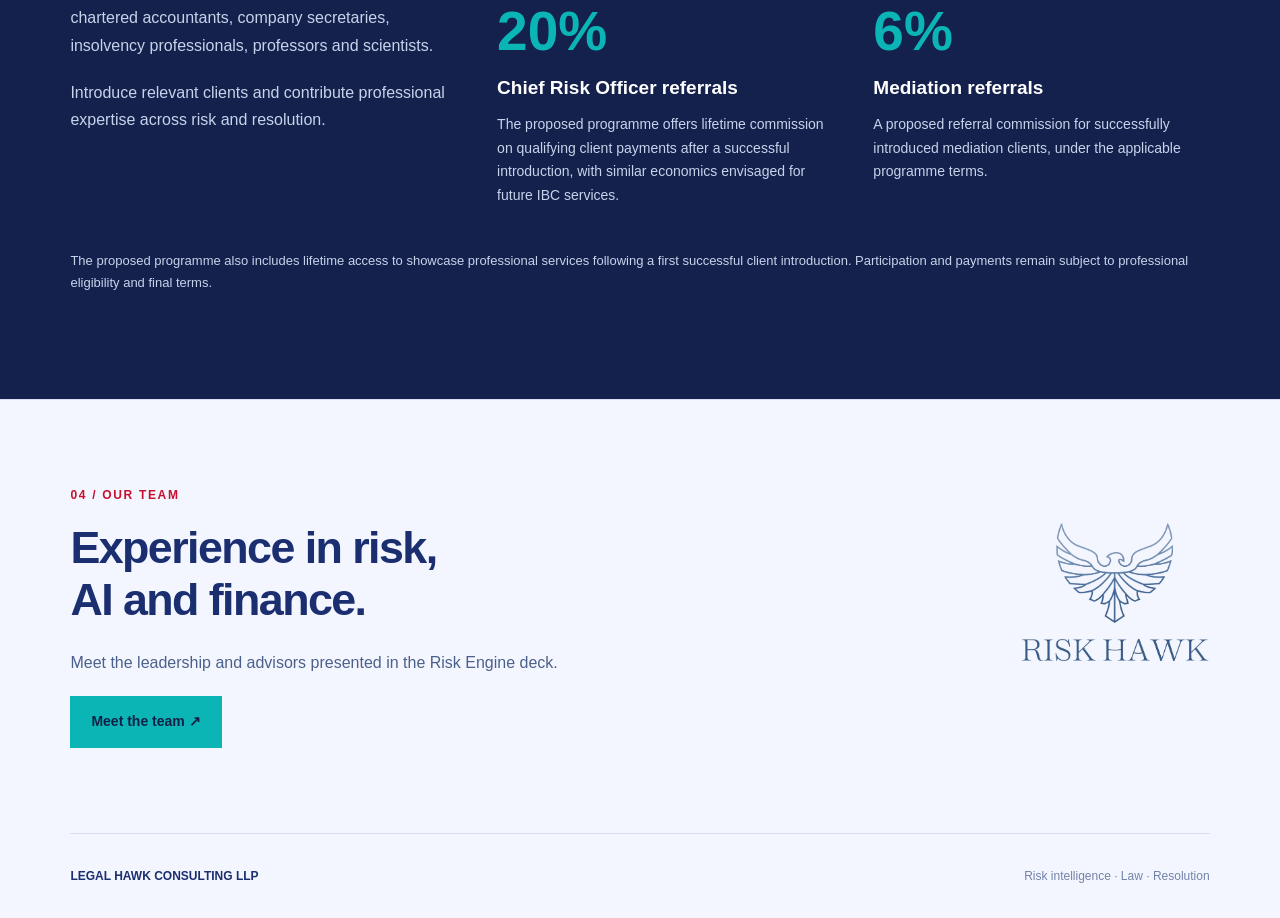
==== commit f4828b71: "State that L&T Finance Limited is a customer The India proof-of-concept box now leads with that sent" ====
--- a/index.html
+++ b/index.html
@@ -1 +1 @@
-<!doctype html><html lang="en"><head><meta charset="utf-8"><meta name="viewport" content="width=device-width,initial-scale=1"><title>Chief Risk Officer & Future Products | Legal Hawk Consulting LLP</title><meta name="description" content="Legal Hawk: commercial lending risk intelligence and future products across insolvency, mediation and distressed assets."><link rel="stylesheet" href="style.css"><link rel="icon" href="data:image/svg+xml,%3Csvg xmlns='http://www.w3.org/2000/svg' viewBox='0 0 32 32'%3E%3Crect width='32' height='32' rx='5' fill='%2314214c'/%3E%3Ctext x='7' y='24' fill='%230bb5b5' font-family='Arial' font-size='24' font-weight='bold'%3EL%3C/text%3E%3C/svg%3E"></head><body><header><a class="brand" href="index.html">LEGAL HAWK<small>CONSULTING LLP</small></a><nav aria-label="Main navigation"><a href="index.html#cro">Chief Risk Officer</a><a href="index.html#products">Products</a><a href="index.html#network">Professional network</a><a href="team.html" >Team ↗</a></nav></header><main><section class="hero"><div class="wrap"><div class="hero-inner"><div><div class="chips" aria-hidden="true"><i></i><i></i><i></i></div><div class="eyebrow">Legal Hawk Consulting LLP</div><h1>CHIEF RISK<br>OFFICER<span> AI.</span></h1><p class="lead">One continuous view of commercial lending risk.</p><p>From origination and monitoring to criticized-asset management and recovery. AI-powered risk intelligence for banks and NBFCs.</p><div class="actions"><a class="btn" href="#cro">Explore Chief Risk Officer ↗</a><a class="link" href="#products">View offerings</a></div></div><div class="hero-art"><img src="assets/risk-hawk-white.webp" alt="Risk Hawk emblem from the source deck"><div class="eyebrow">The commercial lending lifecycle</div><p>Origination · Monitoring · Criticized assets · Recovery</p></div></div><div class="strip"><div><b>2 weeks</b><span>Pre-registered pilot framework</span></div><div><b>3 layers</b><span>Measurement · Public record · Governed agent</span></div><div><b>1 system</b><span>Across the commercial credit cycle</span></div></div></section><div class="wrap"><section class="section" id="cro"><div class="section-head"><div><div class="eyebrow">01 / Current product offering</div><h2>Chief Risk Officer.</h2><span class="status current">CURRENT OFFERING</span></div><p>A continuous risk-management system deployed against the commercial book a bank or NBFC already runs.</p></div><div class="product-main"><div><h3>Measure risk.<br>Connect the evidence.<br>Govern the response.</h3><p>The proposed engagement follows a two-week, pre-registered pilot with published kill criteria. The evaluation is structured before the pilot begins.</p><div class="evidence"><b>India proof of concept</b><br>A proof of concept with L&amp;T Finance Limited was well received and loved.</div></div><div class="layers"><div class="layer"><b>Measurement layer</b><p>A consistent basis for assessing risk across the commercial book.</p></div><div class="layer"><b>Public-record layer</b><p>Relevant external records brought into the risk-management view.</p></div><div class="layer"><b>Governed agent</b><p>AI-supported workflows operating within defined responsibilities.</p></div></div></div><div class="workflow"><div><span>01</span><b>Origination</b></div><div><span>02</span><b>Monitoring</b></div><div><span>03</span><b>Criticized assets</b></div><div><span>04</span><b>Recovery</b></div></div></section><section class="section" id="products"><div class="section-head"><div><div class="eyebrow">02 / Current product offerings</div><h2>From early distress<br>to resolution.</h2></div><p>Five directions extending Legal Hawk’s work across insolvency, mediation, investment and insurance.</p></div><div class="product-grid"><article class="product-card"><span class="status current">CURRENT OFFERING</span><span class="num">02</span><h3>IBC-as-a-Service</h3><p><b>Preventive intelligence. Connected insolvency workflows.</b></p><p>A subscription platform for MSMEs and lenders, bringing together early-warning distress detection, claim verification and restructuring support.</p><details><summary>Explore the offering</summary><ul><li>Analyze GST filings, banking transaction patterns, legal cum tax filings &amp; individual data for potential distress signals.</li><li>Support online demand notices, claims and limitation alerts.</li><li>Explore cryptographic claim verification and time-stamped CoC voting.</li><li>Bring satellite imagery, drone surveys and IoT asset monitoring into RP and creditor workflows.</li></ul></details></article><article class="product-card"><span class="status current">CURRENT OFFERING</span><span class="num">03</span><h3>Mediation before CIRP</h3><p><b>An earlier path to settlement.</b></p><p>An online mediation platform combining trained mediators, document exchange and a structured digital workflow.</p><details><summary>Explore the offering</summary><ul><li>Work toward a 30-day online settlement process where appropriate; outcomes depend on the parties.</li><li>Develop a panel spanning law, finance, AI and sales.</li><li>Build an educational library of 60–80 Indian insolvency case stories to help explain the costs of delayed resolution.</li></ul></details></article><article class="product-card"><span class="status current">CURRENT OFFERING</span><span class="num">04</span><h3>Distressed-asset investment</h3><p><b>Model the resolution before filing.</b></p><p>An Indian investment trust and digital resolution-plan simulator for evaluating distressed assets and corporate revival.</p><details><summary>Explore the offering</summary><ul><li>Create a digital twin of a debtor’s balance sheet and operations.</li><li>Compare resolution plans, creditor waterfalls and changing market assumptions.</li><li>Support resolution professionals, applicants and creditor committees with clearer scenario analysis.</li></ul></details></article><article class="product-card"><span class="status current">CURRENT OFFERING</span><span class="num">05</span><h3>Cross-border distressed claims</h3><p><b>Connect capital with distressed opportunities.</b></p><p>An overseas investment company and infrastructure for cross-border distressed-asset opportunities.</p><details><summary>Explore the offering</summary><ul><li>Explore a market for admitted claims and creditor rights, including tokenization concepts.</li><li>Coordinate foreign representatives, virtual hearings and cross-jurisdiction asset tracing.</li><li>Develop acquisitions around a global investment strategy.</li></ul></details></article><article class="product-card"><span class="status current">CURRENT OFFERING</span><span class="num">06</span><h3>IBC & general insurance</h3><p><b>Explore protection around corporate distress.</b></p><p>An insurance direction covering defined distress-related events, including potential business interruption products.</p><details><summary>Explore the offering</summary><ul><li>Develop products with a suitable global insurance partner.</li><li>Bring together actuarial, insurance, finance, legal and technology expertise.</li><li>Define the offering, distribution approach and commercial framework with the prospective partner.</li></ul></details></article></div></section></div><section class="section referral" id="network"><div class="wrap"><div class="eyebrow">03 / Professional network</div><h2>Expertise creates connections.</h2><div class="ref-grid"><div><p>A network for CFOs, CEOs, lawyers, law firms, chartered accountants, company secretaries, insolvency professionals, professors and scientists.</p><p>Introduce relevant clients and contribute professional expertise across risk and resolution.</p></div><div class="reward"><strong>20%</strong><h3>Chief Risk Officer referrals</h3><p>The proposed programme offers lifetime commission on qualifying client payments after a successful introduction, with similar economics envisaged for future IBC services.</p></div><div class="reward"><strong>6%</strong><h3>Mediation referrals</h3><p>A proposed referral commission for successfully introduced mediation clients, under the applicable programme terms.</p></div></div><p class="note">The proposed programme also includes lifetime access to showcase professional services following a first successful client introduction. Participation and payments remain subject to professional eligibility and final terms.</p></div></section><div class="wrap"><section class="section team-banner"><div><div class="eyebrow">04 / Our team</div><h2>Experience in risk,<br>AI and finance.</h2><p>Meet the leadership and advisors presented in the Risk Engine deck.</p><a class="btn" href="team.html">Meet the team ↗</a></div><img src="assets/risk-hawk-blue.webp" alt="Risk Hawk emblem"></section></div></main><div class="wrap"><footer><b>LEGAL HAWK CONSULTING LLP</b><span>Risk intelligence · Law · Resolution</span></footer></div></body></html>+<!doctype html><html lang="en"><head><meta charset="utf-8"><meta name="viewport" content="width=device-width,initial-scale=1"><title>Chief Risk Officer & Future Products | Legal Hawk Consulting LLP</title><meta name="description" content="Legal Hawk: commercial lending risk intelligence and future products across insolvency, mediation and distressed assets."><link rel="stylesheet" href="style.css"><link rel="icon" href="data:image/svg+xml,%3Csvg xmlns='http://www.w3.org/2000/svg' viewBox='0 0 32 32'%3E%3Crect width='32' height='32' rx='5' fill='%2314214c'/%3E%3Ctext x='7' y='24' fill='%230bb5b5' font-family='Arial' font-size='24' font-weight='bold'%3EL%3C/text%3E%3C/svg%3E"></head><body><header><a class="brand" href="index.html">LEGAL HAWK<small>CONSULTING LLP</small></a><nav aria-label="Main navigation"><a href="index.html#cro">Chief Risk Officer</a><a href="index.html#products">Products</a><a href="index.html#network">Professional network</a><a href="team.html" >Team ↗</a></nav></header><main><section class="hero"><div class="wrap"><div class="hero-inner"><div><div class="chips" aria-hidden="true"><i></i><i></i><i></i></div><div class="eyebrow">Legal Hawk Consulting LLP</div><h1>CHIEF RISK<br>OFFICER<span> AI.</span></h1><p class="lead">One continuous view of commercial lending risk.</p><p>From origination and monitoring to criticized-asset management and recovery. AI-powered risk intelligence for banks and NBFCs.</p><div class="actions"><a class="btn" href="#cro">Explore Chief Risk Officer ↗</a><a class="link" href="#products">View offerings</a></div></div><div class="hero-art"><img src="assets/risk-hawk-white.webp" alt="Risk Hawk emblem from the source deck"><div class="eyebrow">The commercial lending lifecycle</div><p>Origination · Monitoring · Criticized assets · Recovery</p></div></div><div class="strip"><div><b>2 weeks</b><span>Pre-registered pilot framework</span></div><div><b>3 layers</b><span>Measurement · Public record · Governed agent</span></div><div><b>1 system</b><span>Across the commercial credit cycle</span></div></div></section><div class="wrap"><section class="section" id="cro"><div class="section-head"><div><div class="eyebrow">01 / Current product offering</div><h2>Chief Risk Officer.</h2><span class="status current">CURRENT OFFERING</span></div><p>A continuous risk-management system deployed against the commercial book a bank or NBFC already runs.</p></div><div class="product-main"><div><h3>Measure risk.<br>Connect the evidence.<br>Govern the response.</h3><p>The proposed engagement follows a two-week, pre-registered pilot with published kill criteria. The evaluation is structured before the pilot begins.</p><div class="evidence"><b>India proof of concept</b><br>L&amp;T Finance Limited is a customer. A proof of concept with L&amp;T Finance Limited was well received and loved.</div></div><div class="layers"><div class="layer"><b>Measurement layer</b><p>A consistent basis for assessing risk across the commercial book.</p></div><div class="layer"><b>Public-record layer</b><p>Relevant external records brought into the risk-management view.</p></div><div class="layer"><b>Governed agent</b><p>AI-supported workflows operating within defined responsibilities.</p></div></div></div><div class="workflow"><div><span>01</span><b>Origination</b></div><div><span>02</span><b>Monitoring</b></div><div><span>03</span><b>Criticized assets</b></div><div><span>04</span><b>Recovery</b></div></div></section><section class="section" id="products"><div class="section-head"><div><div class="eyebrow">02 / Current product offerings</div><h2>From early distress<br>to resolution.</h2></div><p>Five directions extending Legal Hawk’s work across insolvency, mediation, investment and insurance.</p></div><div class="product-grid"><article class="product-card"><span class="status current">CURRENT OFFERING</span><span class="num">02</span><h3>IBC-as-a-Service</h3><p><b>Preventive intelligence. Connected insolvency workflows.</b></p><p>A subscription platform for MSMEs and lenders, bringing together early-warning distress detection, claim verification and restructuring support.</p><details><summary>Explore the offering</summary><ul><li>Analyze GST filings, banking transaction patterns, legal cum tax filings &amp; individual data for potential distress signals.</li><li>Support online demand notices, claims and limitation alerts.</li><li>Explore cryptographic claim verification and time-stamped CoC voting.</li><li>Bring satellite imagery, drone surveys and IoT asset monitoring into RP and creditor workflows.</li></ul></details></article><article class="product-card"><span class="status current">CURRENT OFFERING</span><span class="num">03</span><h3>Mediation before CIRP</h3><p><b>An earlier path to settlement.</b></p><p>An online mediation platform combining trained mediators, document exchange and a structured digital workflow.</p><details><summary>Explore the offering</summary><ul><li>Work toward a 30-day online settlement process where appropriate; outcomes depend on the parties.</li><li>Develop a panel spanning law, finance, AI and sales.</li><li>Build an educational library of 60–80 Indian insolvency case stories to help explain the costs of delayed resolution.</li></ul></details></article><article class="product-card"><span class="status current">CURRENT OFFERING</span><span class="num">04</span><h3>Distressed-asset investment</h3><p><b>Model the resolution before filing.</b></p><p>An Indian investment trust and digital resolution-plan simulator for evaluating distressed assets and corporate revival.</p><details><summary>Explore the offering</summary><ul><li>Create a digital twin of a debtor’s balance sheet and operations.</li><li>Compare resolution plans, creditor waterfalls and changing market assumptions.</li><li>Support resolution professionals, applicants and creditor committees with clearer scenario analysis.</li></ul></details></article><article class="product-card"><span class="status current">CURRENT OFFERING</span><span class="num">05</span><h3>Cross-border distressed claims</h3><p><b>Connect capital with distressed opportunities.</b></p><p>An overseas investment company and infrastructure for cross-border distressed-asset opportunities.</p><details><summary>Explore the offering</summary><ul><li>Explore a market for admitted claims and creditor rights, including tokenization concepts.</li><li>Coordinate foreign representatives, virtual hearings and cross-jurisdiction asset tracing.</li><li>Develop acquisitions around a global investment strategy.</li></ul></details></article><article class="product-card"><span class="status current">CURRENT OFFERING</span><span class="num">06</span><h3>IBC & general insurance</h3><p><b>Explore protection around corporate distress.</b></p><p>An insurance direction covering defined distress-related events, including potential business interruption products.</p><details><summary>Explore the offering</summary><ul><li>Develop products with a suitable global insurance partner.</li><li>Bring together actuarial, insurance, finance, legal and technology expertise.</li><li>Define the offering, distribution approach and commercial framework with the prospective partner.</li></ul></details></article></div></section></div><section class="section referral" id="network"><div class="wrap"><div class="eyebrow">03 / Professional network</div><h2>Expertise creates connections.</h2><div class="ref-grid"><div><p>A network for CFOs, CEOs, lawyers, law firms, chartered accountants, company secretaries, insolvency professionals, professors and scientists.</p><p>Introduce relevant clients and contribute professional expertise across risk and resolution.</p></div><div class="reward"><strong>20%</strong><h3>Chief Risk Officer referrals</h3><p>The proposed programme offers lifetime commission on qualifying client payments after a successful introduction, with similar economics envisaged for future IBC services.</p></div><div class="reward"><strong>6%</strong><h3>Mediation referrals</h3><p>A proposed referral commission for successfully introduced mediation clients, under the applicable programme terms.</p></div></div><p class="note">The proposed programme also includes lifetime access to showcase professional services following a first successful client introduction. Participation and payments remain subject to professional eligibility and final terms.</p></div></section><div class="wrap"><section class="section team-banner"><div><div class="eyebrow">04 / Our team</div><h2>Experience in risk,<br>AI and finance.</h2><p>Meet the leadership and advisors presented in the Risk Engine deck.</p><a class="btn" href="team.html">Meet the team ↗</a></div><img src="assets/risk-hawk-blue.webp" alt="Risk Hawk emblem"></section></div></main><div class="wrap"><footer><b>LEGAL HAWK CONSULTING LLP</b><span>Risk intelligence · Law · Resolution</span></footer></div></body></html>
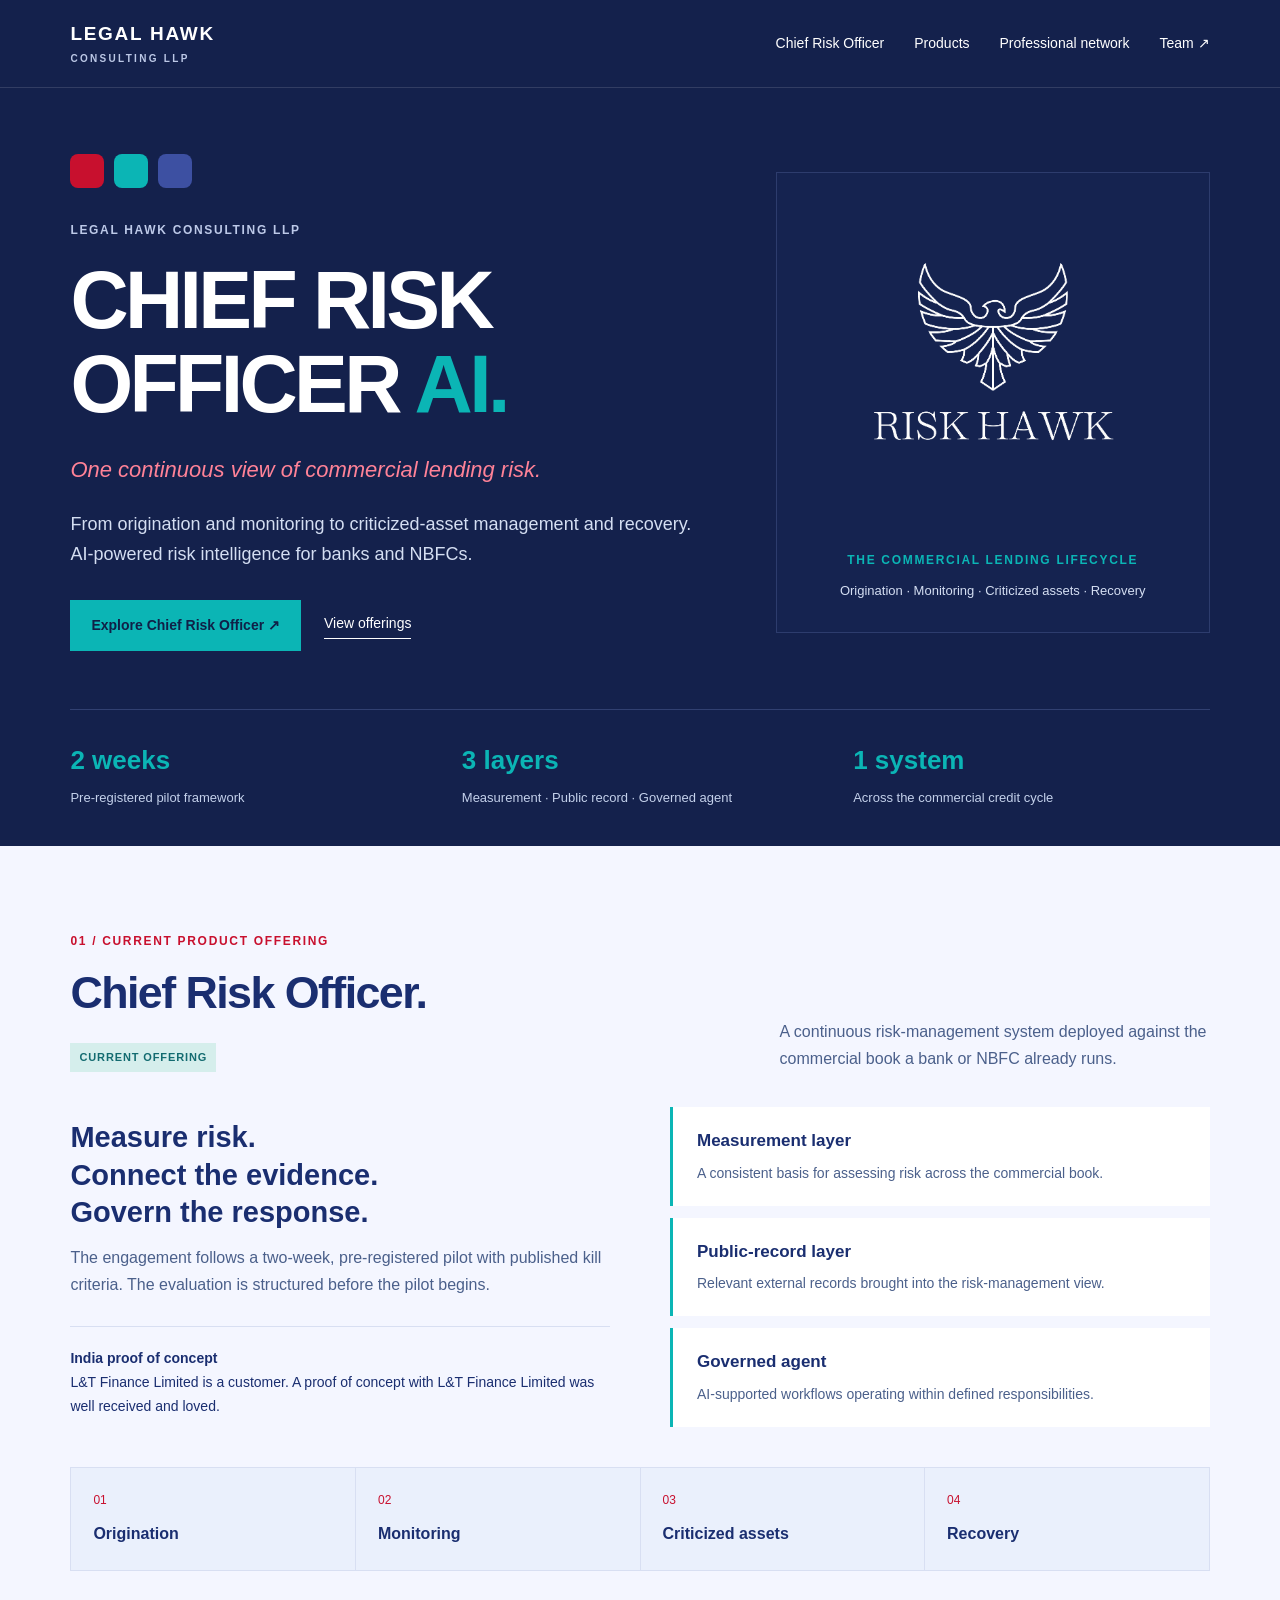
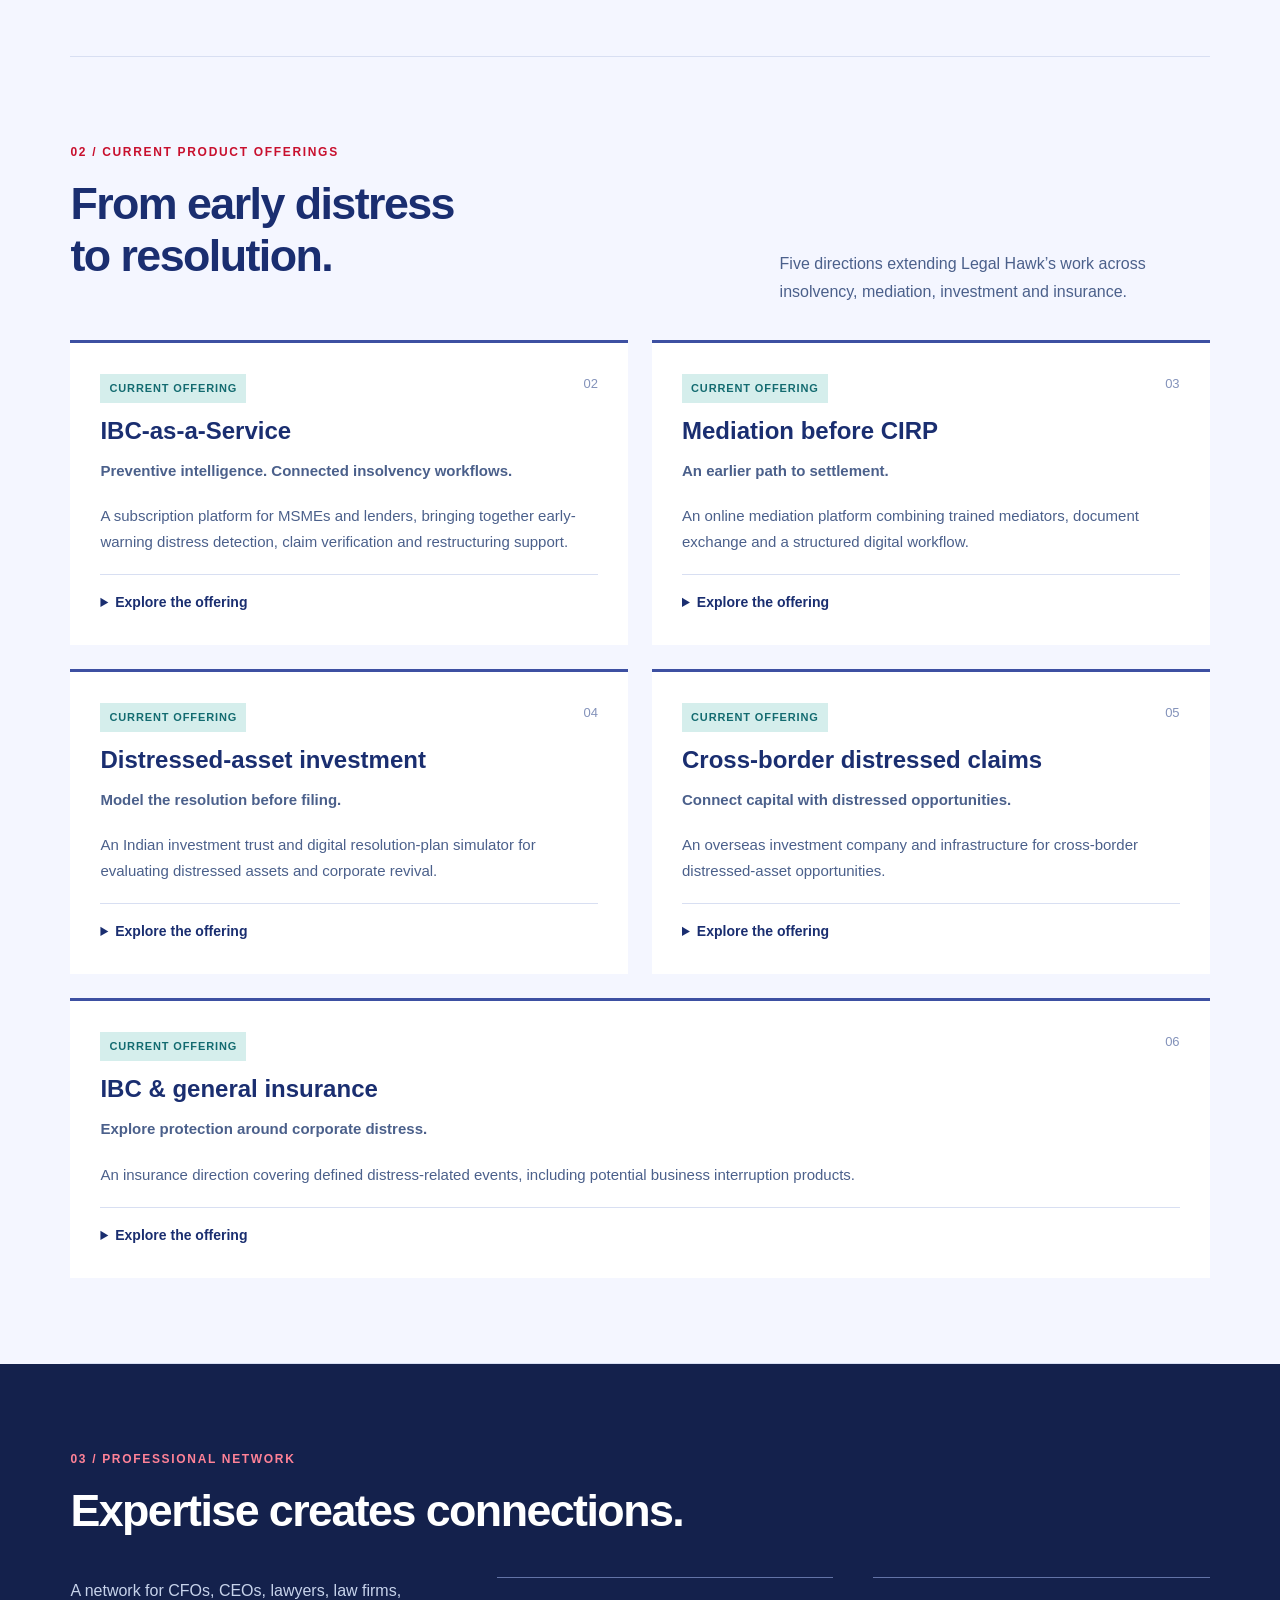
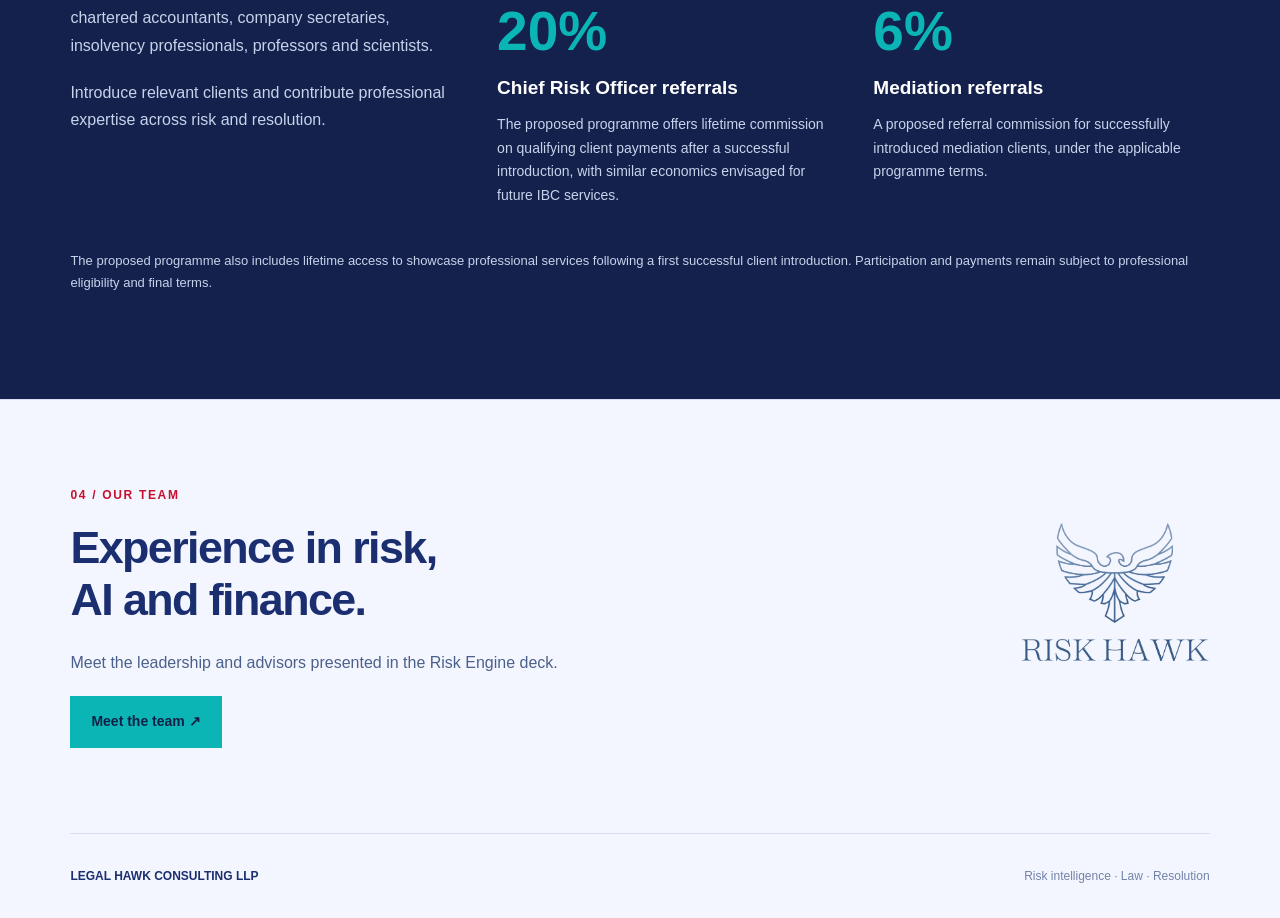
==== commit 2251d0b1: "Drop future framing from the page title and CRO lead The index title is now Chief Risk Officer & Pro" ====
--- a/index.html
+++ b/index.html
@@ -1 +1 @@
-<!doctype html><html lang="en"><head><meta charset="utf-8"><meta name="viewport" content="width=device-width,initial-scale=1"><title>Chief Risk Officer & Future Products | Legal Hawk Consulting LLP</title><meta name="description" content="Legal Hawk: commercial lending risk intelligence and future products across insolvency, mediation and distressed assets."><link rel="stylesheet" href="style.css"><link rel="icon" href="data:image/svg+xml,%3Csvg xmlns='http://www.w3.org/2000/svg' viewBox='0 0 32 32'%3E%3Crect width='32' height='32' rx='5' fill='%2314214c'/%3E%3Ctext x='7' y='24' fill='%230bb5b5' font-family='Arial' font-size='24' font-weight='bold'%3EL%3C/text%3E%3C/svg%3E"></head><body><header><a class="brand" href="index.html">LEGAL HAWK<small>CONSULTING LLP</small></a><nav aria-label="Main navigation"><a href="index.html#cro">Chief Risk Officer</a><a href="index.html#products">Products</a><a href="index.html#network">Professional network</a><a href="team.html" >Team ↗</a></nav></header><main><section class="hero"><div class="wrap"><div class="hero-inner"><div><div class="chips" aria-hidden="true"><i></i><i></i><i></i></div><div class="eyebrow">Legal Hawk Consulting LLP</div><h1>CHIEF RISK<br>OFFICER<span> AI.</span></h1><p class="lead">One continuous view of commercial lending risk.</p><p>From origination and monitoring to criticized-asset management and recovery. AI-powered risk intelligence for banks and NBFCs.</p><div class="actions"><a class="btn" href="#cro">Explore Chief Risk Officer ↗</a><a class="link" href="#products">View offerings</a></div></div><div class="hero-art"><img src="assets/risk-hawk-white.webp" alt="Risk Hawk emblem from the source deck"><div class="eyebrow">The commercial lending lifecycle</div><p>Origination · Monitoring · Criticized assets · Recovery</p></div></div><div class="strip"><div><b>2 weeks</b><span>Pre-registered pilot framework</span></div><div><b>3 layers</b><span>Measurement · Public record · Governed agent</span></div><div><b>1 system</b><span>Across the commercial credit cycle</span></div></div></section><div class="wrap"><section class="section" id="cro"><div class="section-head"><div><div class="eyebrow">01 / Current product offering</div><h2>Chief Risk Officer.</h2><span class="status current">CURRENT OFFERING</span></div><p>A continuous risk-management system deployed against the commercial book a bank or NBFC already runs.</p></div><div class="product-main"><div><h3>Measure risk.<br>Connect the evidence.<br>Govern the response.</h3><p>The proposed engagement follows a two-week, pre-registered pilot with published kill criteria. The evaluation is structured before the pilot begins.</p><div class="evidence"><b>India proof of concept</b><br>L&amp;T Finance Limited is a customer. A proof of concept with L&amp;T Finance Limited was well received and loved.</div></div><div class="layers"><div class="layer"><b>Measurement layer</b><p>A consistent basis for assessing risk across the commercial book.</p></div><div class="layer"><b>Public-record layer</b><p>Relevant external records brought into the risk-management view.</p></div><div class="layer"><b>Governed agent</b><p>AI-supported workflows operating within defined responsibilities.</p></div></div></div><div class="workflow"><div><span>01</span><b>Origination</b></div><div><span>02</span><b>Monitoring</b></div><div><span>03</span><b>Criticized assets</b></div><div><span>04</span><b>Recovery</b></div></div></section><section class="section" id="products"><div class="section-head"><div><div class="eyebrow">02 / Current product offerings</div><h2>From early distress<br>to resolution.</h2></div><p>Five directions extending Legal Hawk’s work across insolvency, mediation, investment and insurance.</p></div><div class="product-grid"><article class="product-card"><span class="status current">CURRENT OFFERING</span><span class="num">02</span><h3>IBC-as-a-Service</h3><p><b>Preventive intelligence. Connected insolvency workflows.</b></p><p>A subscription platform for MSMEs and lenders, bringing together early-warning distress detection, claim verification and restructuring support.</p><details><summary>Explore the offering</summary><ul><li>Analyze GST filings, banking transaction patterns, legal cum tax filings &amp; individual data for potential distress signals.</li><li>Support online demand notices, claims and limitation alerts.</li><li>Explore cryptographic claim verification and time-stamped CoC voting.</li><li>Bring satellite imagery, drone surveys and IoT asset monitoring into RP and creditor workflows.</li></ul></details></article><article class="product-card"><span class="status current">CURRENT OFFERING</span><span class="num">03</span><h3>Mediation before CIRP</h3><p><b>An earlier path to settlement.</b></p><p>An online mediation platform combining trained mediators, document exchange and a structured digital workflow.</p><details><summary>Explore the offering</summary><ul><li>Work toward a 30-day online settlement process where appropriate; outcomes depend on the parties.</li><li>Develop a panel spanning law, finance, AI and sales.</li><li>Build an educational library of 60–80 Indian insolvency case stories to help explain the costs of delayed resolution.</li></ul></details></article><article class="product-card"><span class="status current">CURRENT OFFERING</span><span class="num">04</span><h3>Distressed-asset investment</h3><p><b>Model the resolution before filing.</b></p><p>An Indian investment trust and digital resolution-plan simulator for evaluating distressed assets and corporate revival.</p><details><summary>Explore the offering</summary><ul><li>Create a digital twin of a debtor’s balance sheet and operations.</li><li>Compare resolution plans, creditor waterfalls and changing market assumptions.</li><li>Support resolution professionals, applicants and creditor committees with clearer scenario analysis.</li></ul></details></article><article class="product-card"><span class="status current">CURRENT OFFERING</span><span class="num">05</span><h3>Cross-border distressed claims</h3><p><b>Connect capital with distressed opportunities.</b></p><p>An overseas investment company and infrastructure for cross-border distressed-asset opportunities.</p><details><summary>Explore the offering</summary><ul><li>Explore a market for admitted claims and creditor rights, including tokenization concepts.</li><li>Coordinate foreign representatives, virtual hearings and cross-jurisdiction asset tracing.</li><li>Develop acquisitions around a global investment strategy.</li></ul></details></article><article class="product-card"><span class="status current">CURRENT OFFERING</span><span class="num">06</span><h3>IBC & general insurance</h3><p><b>Explore protection around corporate distress.</b></p><p>An insurance direction covering defined distress-related events, including potential business interruption products.</p><details><summary>Explore the offering</summary><ul><li>Develop products with a suitable global insurance partner.</li><li>Bring together actuarial, insurance, finance, legal and technology expertise.</li><li>Define the offering, distribution approach and commercial framework with the prospective partner.</li></ul></details></article></div></section></div><section class="section referral" id="network"><div class="wrap"><div class="eyebrow">03 / Professional network</div><h2>Expertise creates connections.</h2><div class="ref-grid"><div><p>A network for CFOs, CEOs, lawyers, law firms, chartered accountants, company secretaries, insolvency professionals, professors and scientists.</p><p>Introduce relevant clients and contribute professional expertise across risk and resolution.</p></div><div class="reward"><strong>20%</strong><h3>Chief Risk Officer referrals</h3><p>The proposed programme offers lifetime commission on qualifying client payments after a successful introduction, with similar economics envisaged for future IBC services.</p></div><div class="reward"><strong>6%</strong><h3>Mediation referrals</h3><p>A proposed referral commission for successfully introduced mediation clients, under the applicable programme terms.</p></div></div><p class="note">The proposed programme also includes lifetime access to showcase professional services following a first successful client introduction. Participation and payments remain subject to professional eligibility and final terms.</p></div></section><div class="wrap"><section class="section team-banner"><div><div class="eyebrow">04 / Our team</div><h2>Experience in risk,<br>AI and finance.</h2><p>Meet the leadership and advisors presented in the Risk Engine deck.</p><a class="btn" href="team.html">Meet the team ↗</a></div><img src="assets/risk-hawk-blue.webp" alt="Risk Hawk emblem"></section></div></main><div class="wrap"><footer><b>LEGAL HAWK CONSULTING LLP</b><span>Risk intelligence · Law · Resolution</span></footer></div></body></html>+<!doctype html><html lang="en"><head><meta charset="utf-8"><meta name="viewport" content="width=device-width,initial-scale=1"><title>Chief Risk Officer & Products | Legal Hawk Consulting LLP</title><meta name="description" content="Legal Hawk: commercial lending risk intelligence and future products across insolvency, mediation and distressed assets."><link rel="stylesheet" href="style.css"><link rel="icon" href="data:image/svg+xml,%3Csvg xmlns='http://www.w3.org/2000/svg' viewBox='0 0 32 32'%3E%3Crect width='32' height='32' rx='5' fill='%2314214c'/%3E%3Ctext x='7' y='24' fill='%230bb5b5' font-family='Arial' font-size='24' font-weight='bold'%3EL%3C/text%3E%3C/svg%3E"></head><body><header><a class="brand" href="index.html">LEGAL HAWK<small>CONSULTING LLP</small></a><nav aria-label="Main navigation"><a href="index.html#cro">Chief Risk Officer</a><a href="index.html#products">Products</a><a href="index.html#network">Professional network</a><a href="team.html" >Team ↗</a></nav></header><main><section class="hero"><div class="wrap"><div class="hero-inner"><div><div class="chips" aria-hidden="true"><i></i><i></i><i></i></div><div class="eyebrow">Legal Hawk Consulting LLP</div><h1>CHIEF RISK<br>OFFICER<span> AI.</span></h1><p class="lead">One continuous view of commercial lending risk.</p><p>From origination and monitoring to criticized-asset management and recovery. AI-powered risk intelligence for banks and NBFCs.</p><div class="actions"><a class="btn" href="#cro">Explore Chief Risk Officer ↗</a><a class="link" href="#products">View offerings</a></div></div><div class="hero-art"><img src="assets/risk-hawk-white.webp" alt="Risk Hawk emblem from the source deck"><div class="eyebrow">The commercial lending lifecycle</div><p>Origination · Monitoring · Criticized assets · Recovery</p></div></div><div class="strip"><div><b>2 weeks</b><span>Pre-registered pilot framework</span></div><div><b>3 layers</b><span>Measurement · Public record · Governed agent</span></div><div><b>1 system</b><span>Across the commercial credit cycle</span></div></div></section><div class="wrap"><section class="section" id="cro"><div class="section-head"><div><div class="eyebrow">01 / Current product offering</div><h2>Chief Risk Officer.</h2><span class="status current">CURRENT OFFERING</span></div><p>A continuous risk-management system deployed against the commercial book a bank or NBFC already runs.</p></div><div class="product-main"><div><h3>Measure risk.<br>Connect the evidence.<br>Govern the response.</h3><p>The engagement follows a two-week, pre-registered pilot with published kill criteria. The evaluation is structured before the pilot begins.</p><div class="evidence"><b>India proof of concept</b><br>L&amp;T Finance Limited is a customer. A proof of concept with L&amp;T Finance Limited was well received and loved.</div></div><div class="layers"><div class="layer"><b>Measurement layer</b><p>A consistent basis for assessing risk across the commercial book.</p></div><div class="layer"><b>Public-record layer</b><p>Relevant external records brought into the risk-management view.</p></div><div class="layer"><b>Governed agent</b><p>AI-supported workflows operating within defined responsibilities.</p></div></div></div><div class="workflow"><div><span>01</span><b>Origination</b></div><div><span>02</span><b>Monitoring</b></div><div><span>03</span><b>Criticized assets</b></div><div><span>04</span><b>Recovery</b></div></div></section><section class="section" id="products"><div class="section-head"><div><div class="eyebrow">02 / Current product offerings</div><h2>From early distress<br>to resolution.</h2></div><p>Five directions extending Legal Hawk’s work across insolvency, mediation, investment and insurance.</p></div><div class="product-grid"><article class="product-card"><span class="status current">CURRENT OFFERING</span><span class="num">02</span><h3>IBC-as-a-Service</h3><p><b>Preventive intelligence. Connected insolvency workflows.</b></p><p>A subscription platform for MSMEs and lenders, bringing together early-warning distress detection, claim verification and restructuring support.</p><details><summary>Explore the offering</summary><ul><li>Analyze GST filings, banking transaction patterns, legal cum tax filings &amp; individual data for potential distress signals.</li><li>Support online demand notices, claims and limitation alerts.</li><li>Explore cryptographic claim verification and time-stamped CoC voting.</li><li>Bring satellite imagery, drone surveys and IoT asset monitoring into RP and creditor workflows.</li></ul></details></article><article class="product-card"><span class="status current">CURRENT OFFERING</span><span class="num">03</span><h3>Mediation before CIRP</h3><p><b>An earlier path to settlement.</b></p><p>An online mediation platform combining trained mediators, document exchange and a structured digital workflow.</p><details><summary>Explore the offering</summary><ul><li>Work toward a 30-day online settlement process where appropriate; outcomes depend on the parties.</li><li>Develop a panel spanning law, finance, AI and sales.</li><li>Build an educational library of 60–80 Indian insolvency case stories to help explain the costs of delayed resolution.</li></ul></details></article><article class="product-card"><span class="status current">CURRENT OFFERING</span><span class="num">04</span><h3>Distressed-asset investment</h3><p><b>Model the resolution before filing.</b></p><p>An Indian investment trust and digital resolution-plan simulator for evaluating distressed assets and corporate revival.</p><details><summary>Explore the offering</summary><ul><li>Create a digital twin of a debtor’s balance sheet and operations.</li><li>Compare resolution plans, creditor waterfalls and changing market assumptions.</li><li>Support resolution professionals, applicants and creditor committees with clearer scenario analysis.</li></ul></details></article><article class="product-card"><span class="status current">CURRENT OFFERING</span><span class="num">05</span><h3>Cross-border distressed claims</h3><p><b>Connect capital with distressed opportunities.</b></p><p>An overseas investment company and infrastructure for cross-border distressed-asset opportunities.</p><details><summary>Explore the offering</summary><ul><li>Explore a market for admitted claims and creditor rights, including tokenization concepts.</li><li>Coordinate foreign representatives, virtual hearings and cross-jurisdiction asset tracing.</li><li>Develop acquisitions around a global investment strategy.</li></ul></details></article><article class="product-card"><span class="status current">CURRENT OFFERING</span><span class="num">06</span><h3>IBC & general insurance</h3><p><b>Explore protection around corporate distress.</b></p><p>An insurance direction covering defined distress-related events, including potential business interruption products.</p><details><summary>Explore the offering</summary><ul><li>Develop products with a suitable global insurance partner.</li><li>Bring together actuarial, insurance, finance, legal and technology expertise.</li><li>Define the offering, distribution approach and commercial framework with the prospective partner.</li></ul></details></article></div></section></div><section class="section referral" id="network"><div class="wrap"><div class="eyebrow">03 / Professional network</div><h2>Expertise creates connections.</h2><div class="ref-grid"><div><p>A network for CFOs, CEOs, lawyers, law firms, chartered accountants, company secretaries, insolvency professionals, professors and scientists.</p><p>Introduce relevant clients and contribute professional expertise across risk and resolution.</p></div><div class="reward"><strong>20%</strong><h3>Chief Risk Officer referrals</h3><p>The proposed programme offers lifetime commission on qualifying client payments after a successful introduction, with similar economics envisaged for future IBC services.</p></div><div class="reward"><strong>6%</strong><h3>Mediation referrals</h3><p>A proposed referral commission for successfully introduced mediation clients, under the applicable programme terms.</p></div></div><p class="note">The proposed programme also includes lifetime access to showcase professional services following a first successful client introduction. Participation and payments remain subject to professional eligibility and final terms.</p></div></section><div class="wrap"><section class="section team-banner"><div><div class="eyebrow">04 / Our team</div><h2>Experience in risk,<br>AI and finance.</h2><p>Meet the leadership and advisors presented in the Risk Engine deck.</p><a class="btn" href="team.html">Meet the team ↗</a></div><img src="assets/risk-hawk-blue.webp" alt="Risk Hawk emblem"></section></div></main><div class="wrap"><footer><b>LEGAL HAWK CONSULTING LLP</b><span>Risk intelligence · Law · Resolution</span></footer></div></body></html>
